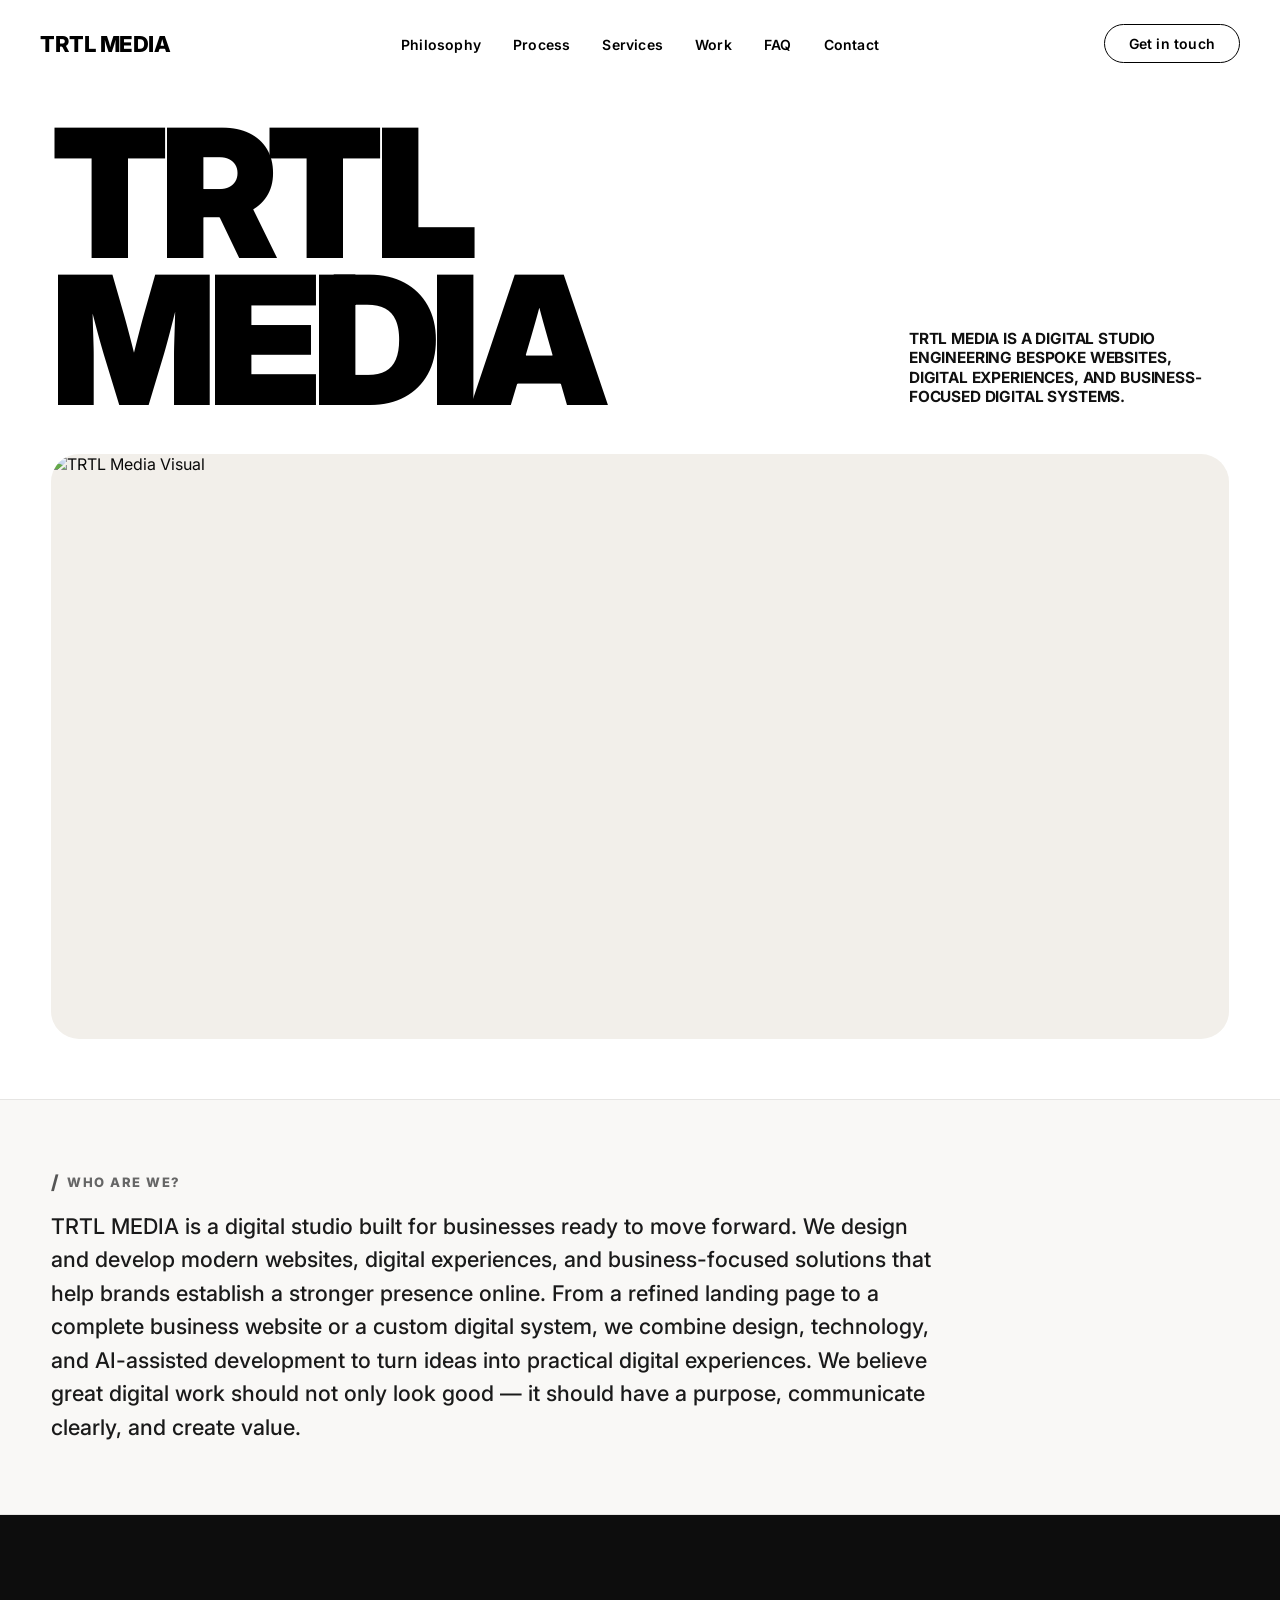
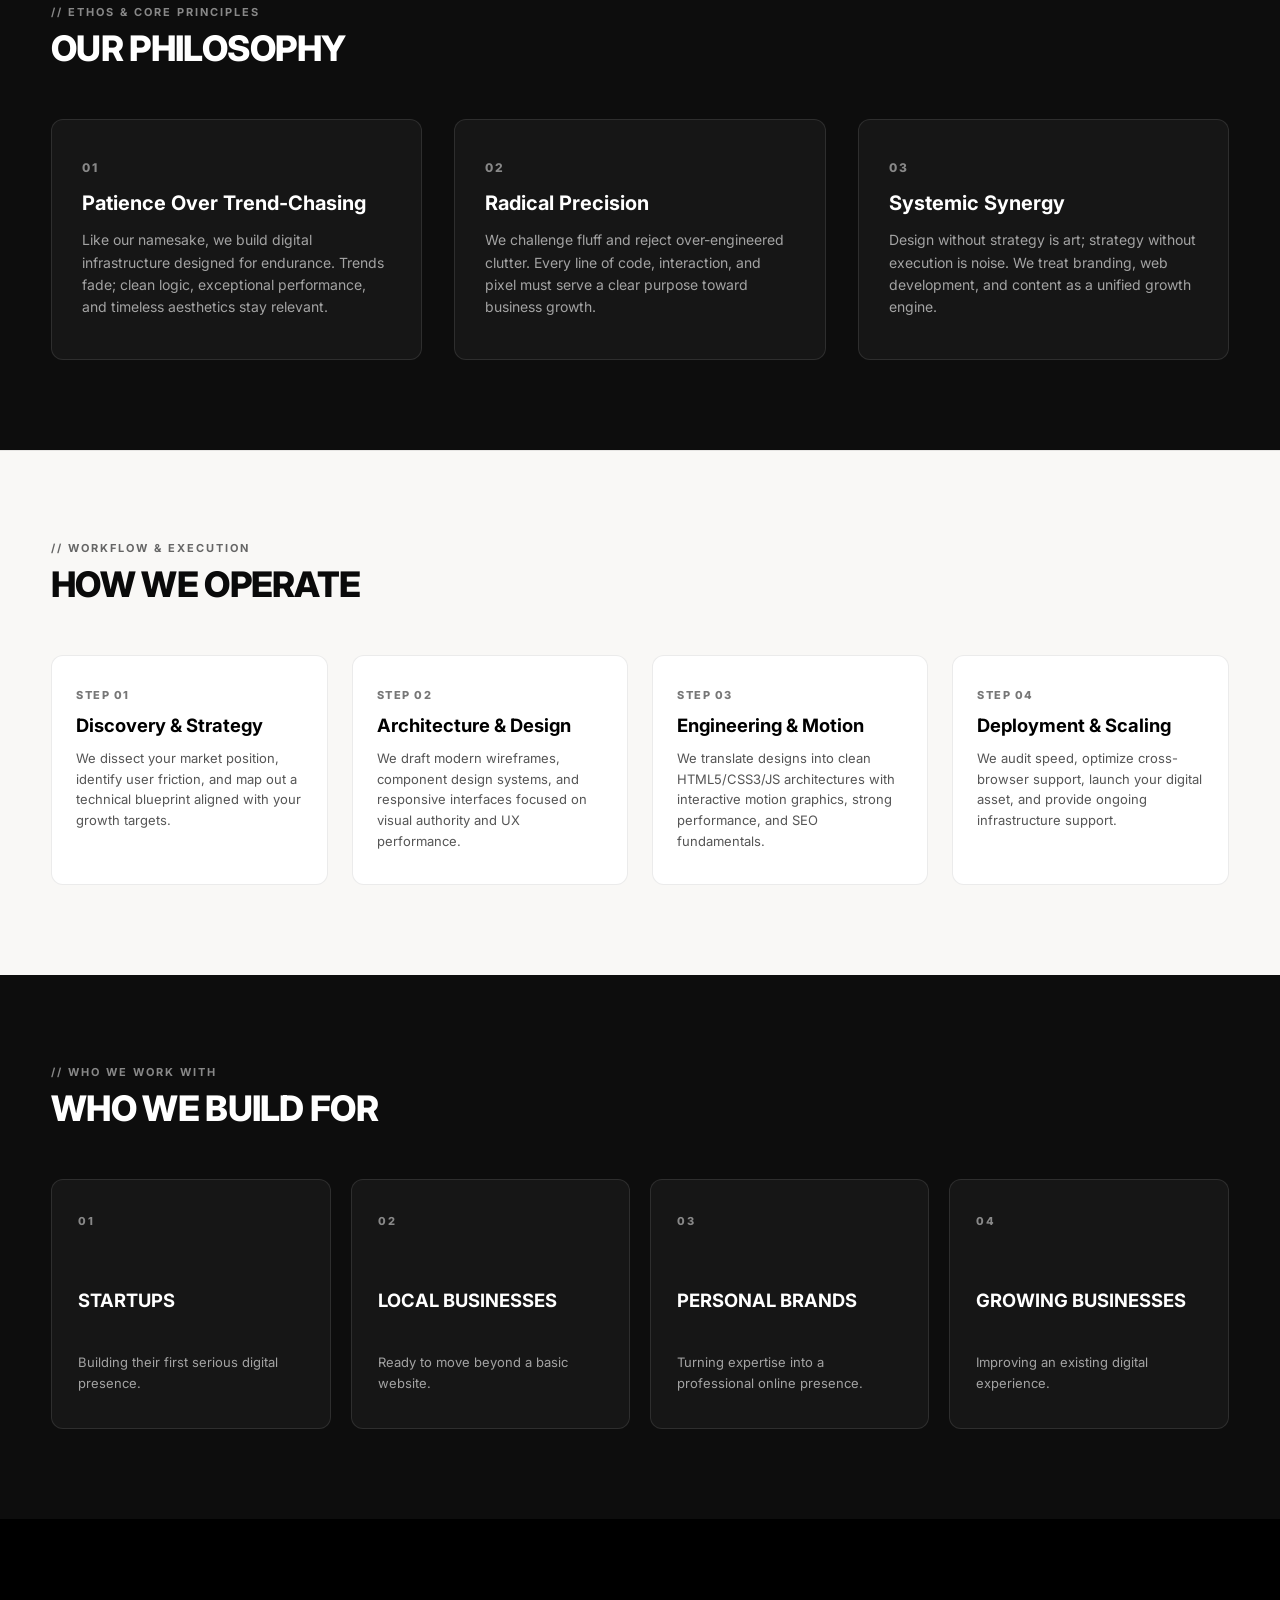
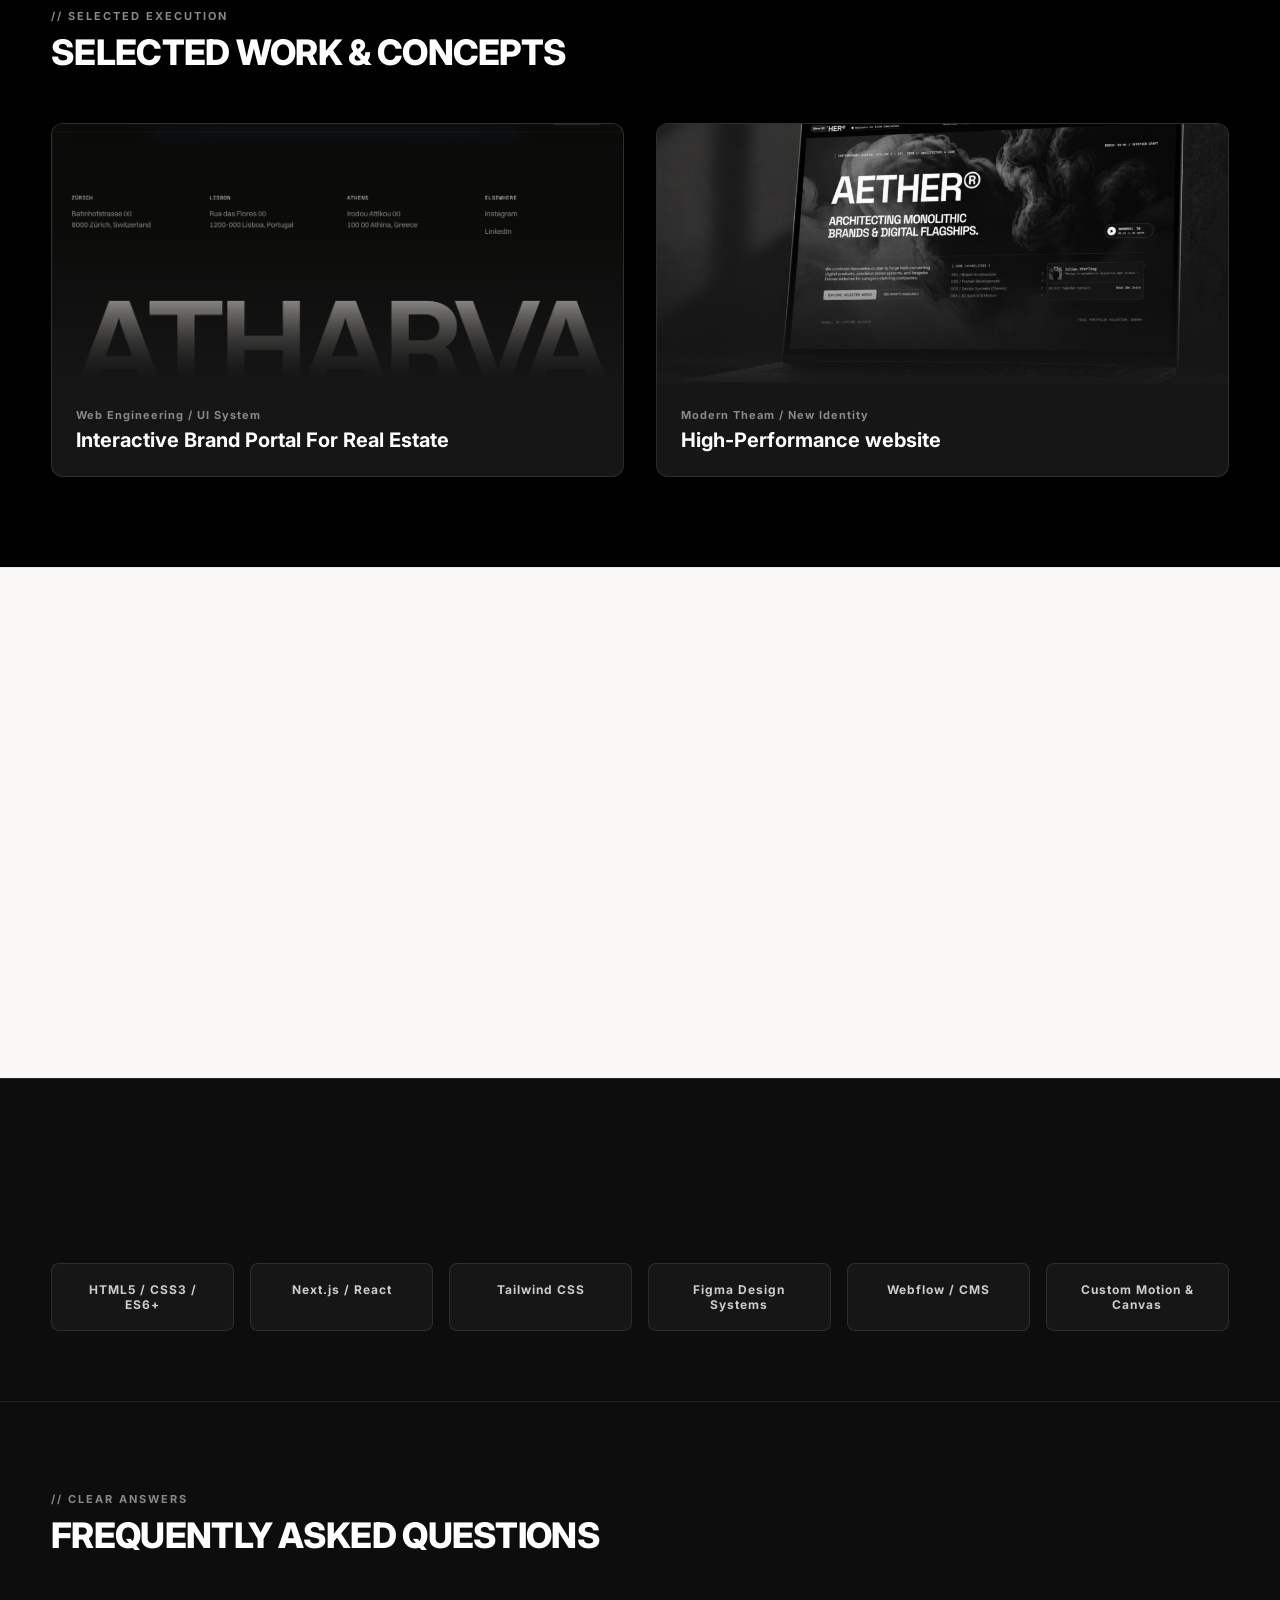
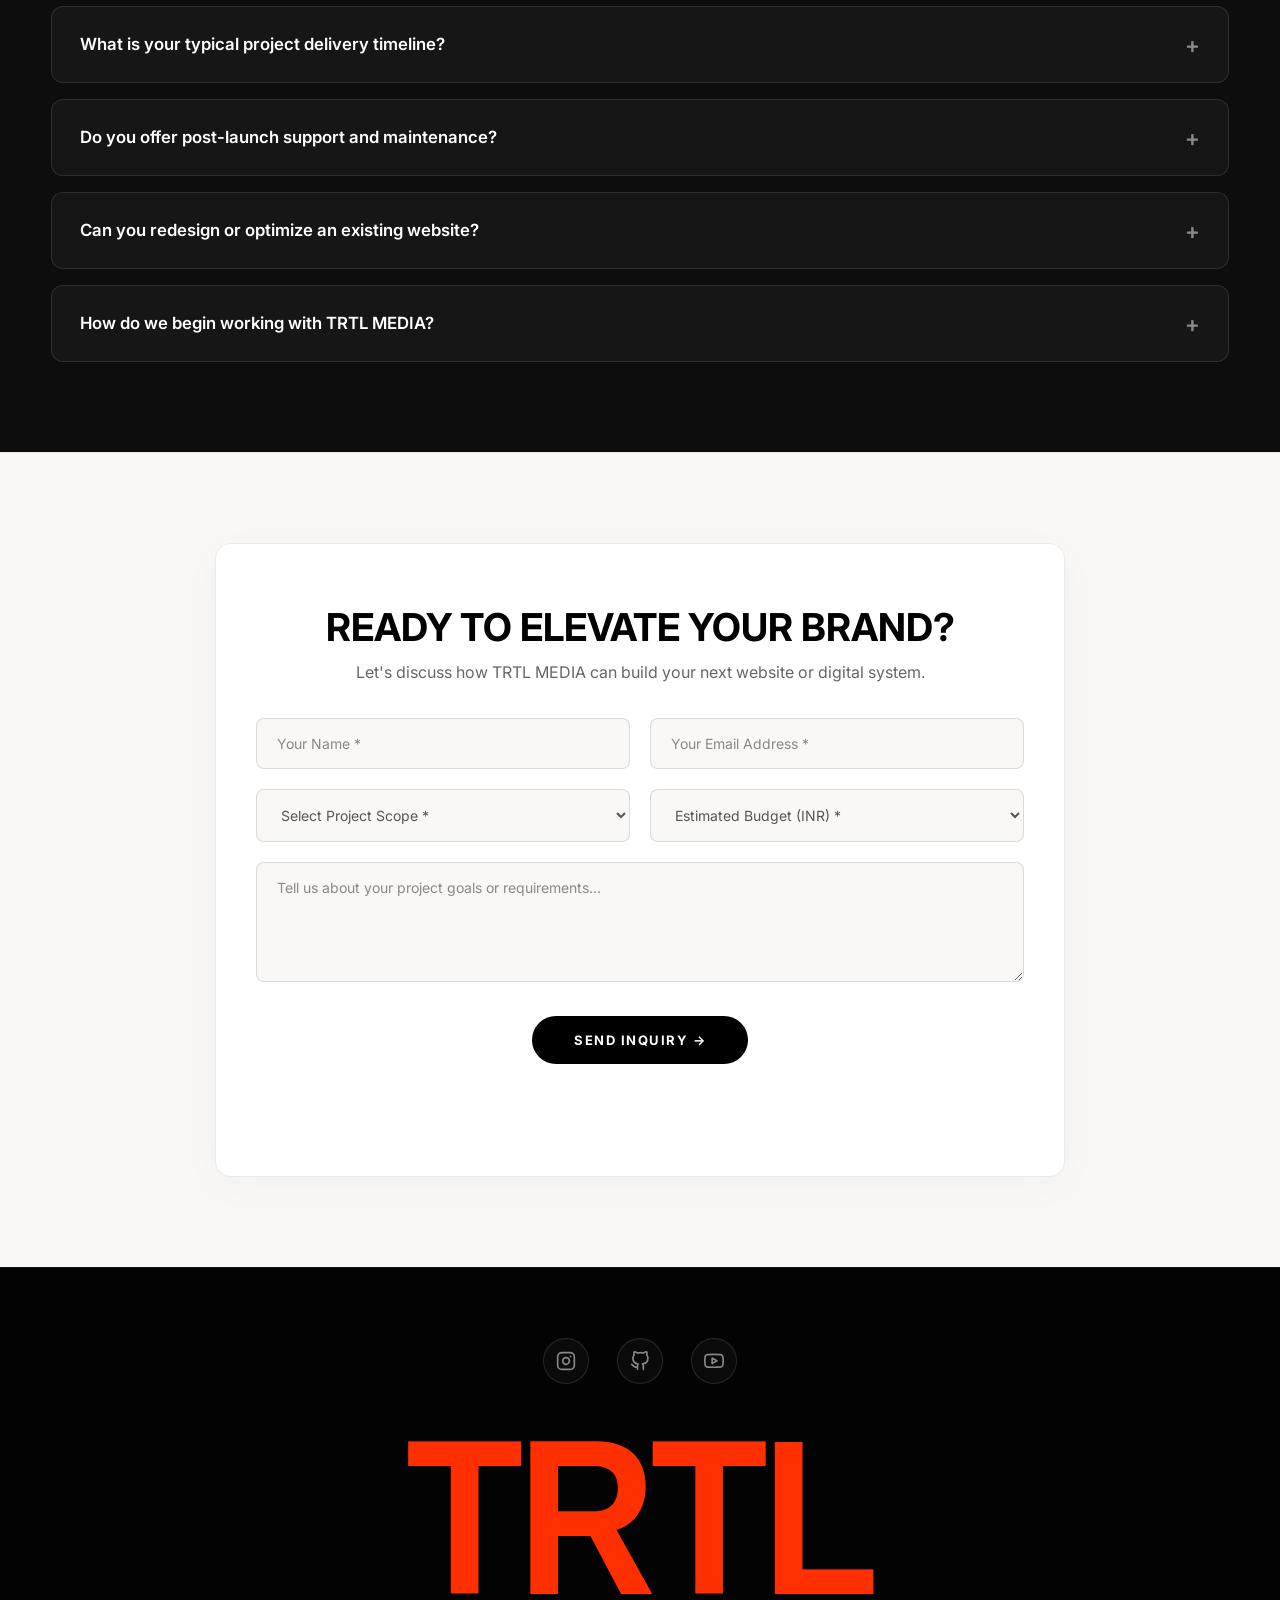
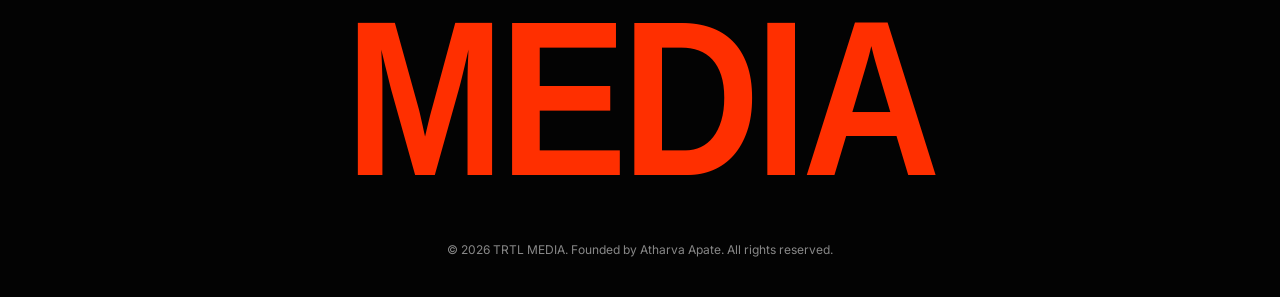
==== index.html @ 7559d09f "Update index.html" ====
<!DOCTYPE html>
<html lang="en">
<head>
    <meta charset="UTF-8">
    <meta name="viewport" content="width=device-width, initial-scale=1.0">
    <meta name="google-site-verification" content="wKKYH_qs89574TlpTecKibsPGAc_NoFQIffZ3bBKDak" />

    <title>TRTL MEDIA | Digital Systems & Brand Engineering</title>

    <meta
        name="description"
        content="TRTL Media is a modern digital studio engineering bespoke websites, digital experiences, and business-focused digital systems."
    >

    <link
        rel="icon"
        type="image/svg+xml"
        href="data:image/svg+xml,%3Csvg xmlns='http://www.w3.org/2000/svg' viewBox='0 0 64 64'%3E%3Crect width='64' height='64' rx='14' fill='%23000000'/%3E%3Ctext x='32' y='45' font-family='Arial, sans-serif' font-weight='900' font-size='36' fill='white' text-anchor='middle'%3ET%3C/text%3E%3C/svg%3E"
    >

    <meta property="og:type" content="website">
    <meta property="og:title" content="TRTL MEDIA | Digital Systems & Brand Engineering">
    <meta
        property="og:description"
        content="TRTL Media is a modern digital studio engineering bespoke websites, digital experiences, and business-focused digital systems."
    >

    <link rel="preconnect" href="https://fonts.googleapis.com">
    <link rel="preconnect" href="https://fonts.gstatic.com" crossorigin>

    <link
        href="https://fonts.googleapis.com/css2?family=Inter:wght@300;400;500;600;700;800;900&display=swap"
        rel="stylesheet"
    >

    <link rel="stylesheet" href="trtl-style.css">
</head>

<body>

    <!-- HEADER -->
    <header class="trtl-header-full">
        <nav class="trtl-navbar-full">

            <div class="nav-brand-clean">
                <a href="#home" class="brand-logo-text">
                    TRTL MEDIA
                </a>
            </div>

            <ul class="nav-menu-clean" id="navLinks">
                <li><a href="#philosophy" class="nav-link-clean">Philosophy</a></li>
                <li><a href="#process" class="nav-link-clean">Process</a></li>
                <li><a href="#services" class="nav-link-clean">Services</a></li>
                <li><a href="#work" class="nav-link-clean">Work</a></li>
                <li><a href="#faq" class="nav-link-clean">FAQ</a></li>
                <li><a href="#contact" class="nav-link-clean">Contact</a></li>
            </ul>

            <div class="nav-cta-clean">
                <a href="#contact" class="btn-outline-pill">Get in touch</a>
            </div>

            <button
                class="menu-toggle"
                id="menuToggle"
                type="button"
                aria-label="Open navigation menu"
                aria-expanded="false"
                aria-controls="navLinks"
            >
                <span class="bar"></span>
                <span class="bar"></span>
            </button>

        </nav>
    </header>


    <!-- HERO SECTION -->
    <section id="home" class="hero-editorial-section">
        <div class="hero-editorial-container">
            
            <div class="hero-top-row">
                <h1 class="hero-giant-title">
                    TRTL<br>MEDIA
                </h1>

                <div class="hero-subtext-wrapper">
                    <p class="hero-subtext">
                        TRTL MEDIA IS A DIGITAL STUDIO ENGINEERING BESPOKE WEBSITES, DIGITAL EXPERIENCES, AND BUSINESS-FOCUSED DIGITAL SYSTEMS.
                    </p>
                </div>
            </div>

            <div class="hero-image-wrapper">
    <img src="trtl.png" alt="TRTL Media Visual" class="hero-banner-img">
</div>

        </div>
    </section>


    <!-- WHO ARE WE -->
    <section id="about" class="info-bar-section">

        <div class="info-bar fade-element">
            <span class="accent-line">/</span>

            <h2 class="info-title">
                WHO ARE WE?
            </h2>
        </div>

        <div class="info-content-container fade-element">

            <p class="info-description">
                TRTL MEDIA is a digital studio built for businesses ready to move forward.

                We design and develop modern websites, digital experiences, and business-focused solutions that help brands establish a stronger presence online.

                From a refined landing page to a complete business website or a custom digital system, we combine design, technology, and AI-assisted development to turn ideas into practical digital experiences.

                We believe great digital work should not only look good — it should have a purpose, communicate clearly, and create value.
            </p>

        </div>

    </section>


    <!-- PHILOSOPHY -->
    <section id="philosophy" class="philosophy-section">

        <div class="section-container">

            <div class="section-header fade-element">

                <span class="sub-heading">
                    // ETHOS &amp; CORE PRINCIPLES
                </span>

                <h2 class="section-title">
                    OUR PHILOSOPHY
                </h2>

            </div>


            <div class="philosophy-grid stagger-container">

                <div class="philosophy-card stagger-box">
                    <span class="philosophy-num">01</span>

                    <h3>
                        Patience Over Trend-Chasing
                    </h3>

                    <p>
                        Like our namesake, we build digital infrastructure designed for endurance. Trends fade; clean logic, exceptional performance, and timeless aesthetics stay relevant.
                    </p>
                </div>


                <div class="philosophy-card stagger-box">
                    <span class="philosophy-num">02</span>

                    <h3>
                        Radical Precision
                    </h3>

                    <p>
                        We challenge fluff and reject over-engineered clutter. Every line of code, interaction, and pixel must serve a clear purpose toward business growth.
                    </p>
                </div>


                <div class="philosophy-card stagger-box">
                    <span class="philosophy-num">03</span>

                    <h3>
                        Systemic Synergy
                    </h3>

                    <p>
                        Design without strategy is art; strategy without execution is noise. We treat branding, web development, and content as a unified growth engine.
                    </p>
                </div>

            </div>

        </div>

    </section>


    <!-- PROCESS -->
    <section id="process" class="process-section">

        <div class="section-container">

            <div class="section-header fade-element">

                <span class="sub-heading">
                    // WORKFLOW &amp; EXECUTION
                </span>

                <h2 class="section-title">
                    HOW WE OPERATE
                </h2>

            </div>


            <div class="process-grid stagger-container">

                <div class="process-card stagger-box">
                    <span class="process-step">
                        STEP 01
                    </span>

                    <h3>
                        Discovery &amp; Strategy
                    </h3>

                    <p>
                        We dissect your market position, identify user friction, and map out a technical blueprint aligned with your growth targets.
                    </p>
                </div>


                <div class="process-card stagger-box">
                    <span class="process-step">
                        STEP 02
                    </span>

                    <h3>
                        Architecture &amp; Design
                    </h3>

                    <p>
                        We draft modern wireframes, component design systems, and responsive interfaces focused on visual authority and UX performance.
                    </p>
                </div>


                <div class="process-card stagger-box">
                    <span class="process-step">
                        STEP 03
                    </span>

                    <h3>
                        Engineering &amp; Motion
                    </h3>

                    <p>
                        We translate designs into clean HTML5/CSS3/JS architectures with interactive motion graphics, strong performance, and SEO fundamentals.
                    </p>
                </div>


                <div class="process-card stagger-box">
                    <span class="process-step">
                        STEP 04
                    </span>

                    <h3>
                        Deployment &amp; Scaling
                    </h3>

                    <p>
                        We audit speed, optimize cross-browser support, launch your digital asset, and provide ongoing infrastructure support.
                    </p>
                </div>

            </div>

        </div>

    </section>


    <!-- WHO WE BUILD FOR -->
    <section id="audience" class="audience-section">

        <div class="section-container">

            <div class="section-header fade-element">

                <span class="sub-heading">
                    // WHO WE WORK WITH
                </span>

                <h2 class="section-title">
                    WHO WE BUILD FOR
                </h2>

            </div>


            <div class="audience-grid stagger-container">

                <div class="audience-card stagger-box">

                    <span class="audience-num">
                        01
                    </span>

                    <h3>
                        STARTUPS
                    </h3>

                    <p>
                        Building their first serious digital presence.
                    </p>

                </div>


                <div class="audience-card stagger-box">

                    <span class="audience-num">
                        02
                    </span>

                    <h3>
                        LOCAL BUSINESSES
                    </h3>

                    <p>
                        Ready to move beyond a basic website.
                    </p>

                </div>


                <div class="audience-card stagger-box">

                    <span class="audience-num">
                        03
                    </span>

                    <h3>
                        PERSONAL BRANDS
                    </h3>

                    <p>
                        Turning expertise into a professional online presence.
                    </p>

                </div>


                <div class="audience-card stagger-box">

                    <span class="audience-num">
                        04
                    </span>

                    <h3>
                        GROWING BUSINESSES
                    </h3>

                    <p>
                        Improving an existing digital experience.
                    </p>

                </div>

            </div>

        </div>

    </section>


    <!-- WORK -->
    <section id="work" class="work-section">

        <div class="section-container">

            <div class="section-header fade-element">

                <span class="sub-heading">
                    // SELECTED EXECUTION
                </span>

                <h2 class="section-title">
                    SELECTED WORK &amp; CONCEPTS
                </h2>

            </div>


            <div class="work-grid stagger-container">

                <div class="work-card stagger-box">

                    <div class="work-image-wrapper">

                        <img
                        src="image4.png"
                            alt="3D Modern Web Architecture Design"
                            class="work-img"
                        >

                        <div class="work-image-overlay"></div>

                    </div>

                    <div class="work-info">

                        <span class="work-category">
                            Web Engineering / UI System
                        </span>

                        <h3 class="work-title">
                            Interactive Brand Portal For Real Estate
                        </h3>

                    </div>

                </div>


                <div class="work-card stagger-box">

                    <div class="work-image-wrapper">

                        <img
                            src="image5.png"
                            alt="High-Tech and Design"
                            class="work-img"
                        >

                        <div class="work-image-overlay"></div>

                    </div>

                    <div class="work-info">

                        <span class="work-category">
                            Modern Theam / New Identity
                        </span>

                        <h3 class="work-title">
                            High-Performance website
                        </h3>

                    </div>

                </div>

            </div>

        </div>

    </section>


    <!-- SERVICES -->
    <section id="services" class="services-section">

        <div class="section-container">

            <div class="section-header fade-element">

                <span class="sub-heading">
                    // CAPABILITIES
                </span>

                <h2 class="section-title">
                    ENGINEERED FOR SCALE
                </h2>

            </div>


            <div class="services-grid stagger-container">

                <div class="service-card stagger-box">

                    <span class="card-number">
                        01
                    </span>

                    <h3>
                        High-Converting Websites
                    </h3>

                    <p>
                        Ultra-fast custom web applications engineered with modern design principles to maximize audience retention and clarity.
                    </p>

                </div>


                <div class="service-card stagger-box">

                    <span class="card-number">
                        02
                    </span>

                    <h3>
                        Brand &amp; Visual Systems
                    </h3>

                    <p>
                        Command authority through minimalist, modern visual design systems and clean brand identity frameworks.
                    </p>

                </div>


                <div class="service-card stagger-box">

                    <span class="card-number">
                        03
                    </span>

                    <h3>
                        Digital Strategy &amp; Infrastructure
                    </h3>

                    <p>
                        Optimized digital workflows and content engines built to structure and streamline your brand's online presence.
                    </p>

                </div>

            </div>

        </div>

    </section>


    <!-- TECH STACK -->
    <section id="stack" class="stack-section">

        <div class="section-container">

            <div class="section-header fade-element">

                <span class="sub-heading">
                    // STACK &amp; INFRASTRUCTURE
                </span>

                <h2 class="section-title">
                    THE TECHNOLOGIES WE LEVERAGE
                </h2>

            </div>


            <div class="stack-grid stagger-container">

                <div class="stack-item stagger-box">
                    <span>HTML5 / CSS3 / ES6+</span>
                </div>

                <div class="stack-item stagger-box">
                    <span>Next.js / React</span>
                </div>

                <div class="stack-item stagger-box">
                    <span>Tailwind CSS</span>
                </div>

                <div class="stack-item stagger-box">
                    <span>Figma Design Systems</span>
                </div>

                <div class="stack-item stagger-box">
                    <span>Webflow / CMS</span>
                </div>

                <div class="stack-item stagger-box">
                    <span>Custom Motion &amp; Canvas</span>
                </div>

            </div>

        </div>

    </section>


    <!-- FAQ -->
    <section id="faq" class="faq-section">

        <div class="section-container">

            <div class="section-header fade-element">

                <span class="sub-heading">
                    // CLEAR ANSWERS
                </span>

                <h2 class="section-title">
                    FREQUENTLY ASKED QUESTIONS
                </h2>

            </div>


            <div class="faq-accordion fade-element">

                <div class="faq-item">

                    <button
                        class="faq-question"
                        type="button"
                        aria-expanded="false"
                        aria-controls="faq-answer-1"
                    >
                        <span>
                            What is your typical project delivery timeline?
                        </span>

                        <span class="faq-icon" aria-hidden="true">
                            +
                        </span>
                    </button>

                    <div id="faq-answer-1" class="faq-answer">
                        <p>
                            Most core website architectures and visual identity systems take between 2 to 4 weeks depending on scope, custom motion requirements, and overall project complexity.
                        </p>
                    </div>

                </div>


                <div class="faq-item">

                    <button
                        class="faq-question"
                        type="button"
                        aria-expanded="false"
                        aria-controls="faq-answer-2"
                    >
                        <span>
                            Do you offer post-launch support and maintenance?
                        </span>

                        <span class="faq-icon" aria-hidden="true">
                            +
                        </span>
                    </button>

                    <div id="faq-answer-2" class="faq-answer">
                        <p>
                            Yes. We offer continuous infrastructure monitoring, security updates, and performance optimizations to ensure your digital platform stays fast and reliable as you grow.
                        </p>
                    </div>

                </div>


                <div class="faq-item">

                    <button
                        class="faq-question"
                        type="button"
                        aria-expanded="false"
                        aria-controls="faq-answer-3"
                    >
                        <span>
                            Can you redesign or optimize an existing website?
                        </span>

                        <span class="faq-icon" aria-hidden="true">
                            +
                        </span>
                    </button>

                    <div id="faq-answer-3" class="faq-answer">
                        <p>
                            Absolutely. We perform complete performance, design, and code audits, migrating legacy platforms over to fast modern stacks designed for higher conversion rates.
                        </p>
                    </div>

                </div>


                <div class="faq-item">

                    <button
                        class="faq-question"
                        type="button"
                        aria-expanded="false"
                        aria-controls="faq-answer-4"
                    >
                        <span>
                            How do we begin working with TRTL MEDIA?
                        </span>

                        <span class="faq-icon" aria-hidden="true">
                            +
                        </span>
                    </button>

                    <div id="faq-answer-4" class="faq-answer">
                        <p>
                            Fill out our interactive project inquiry form below or send us a direct message. We’ll organize a brief discovery session to assess your project requirements and share a structured execution plan.
                        </p>
                    </div>

                </div>

            </div>

        </div>

    </section>


    <!-- CONTACT -->
    <section id="contact" class="contact-section">

        <div class="contact-card fade-element">

            <h2>
                READY TO ELEVATE YOUR BRAND?
            </h2>

            <p>
                Let's discuss how TRTL MEDIA can build your next website or digital system.
            </p>


            <form id="leadForm" class="contact-form">

                <div class="form-row">

                    <div class="input-group">
                        <label for="userName" class="sr-only">Your Name</label>
                        <input
                            type="text"
                            id="userName"
                            name="name"
                            placeholder="Your Name *"
                            required
                        >
                    </div>

                    <div class="input-group">
                        <label for="userEmail" class="sr-only">Your Email Address</label>
                        <input
                            type="email"
                            id="userEmail"
                            name="email"
                            placeholder="Your Email Address *"
                            required
                        >
                    </div>

                </div>


                <div class="form-row">

                    <div class="input-group">

                        <label for="projectScope" class="sr-only">Select Project Scope</label>
                        <select
                            id="projectScope"
                            name="scope"
                            required
                        >
                            <option value="" disabled selected>
                                Select Project Scope *
                            </option>

                            <option value="Web Development & Engineering">
                                Web Development 
                            </option>

                            <option value="Brand Identity & Design System">
                                Brand Identity &amp; Design System
                            </option>

                            <option value="Full Digital Engine & Motion">
                               Design &amp; Motion
                            </option>
                        </select>

                    </div>


                    <div class="input-group">

                        <label for="budgetRange" class="sr-only">Estimated Budget (INR)</label>
                        <select
                            id="budgetRange"
                            name="budget"
                            required
                        >
                            <option value="" disabled selected>
                                Estimated Budget (INR) *
                            </option>

                            <option value="₹25,000 - ₹50,000">
                                ₹25,000 - ₹50,000
                            </option>

                            <option value="₹50,000 - ₹1,00,000">
                                ₹50,000 - ₹1,00,000
                            </option>

                            <option value="₹1,00,000+">
                                ₹1,00,000+
                            </option>
                        </select>

                    </div>

                </div>


                <div class="input-group full-width">

                    <label for="projectDetails" class="sr-only">Project Goals or Requirements</label>
                    <textarea
                        id="projectDetails"
                        name="details"
                        rows="4"
                        placeholder="Tell us about your project goals or requirements..."
                        required
                    ></textarea>

                </div>


                <button
                    type="submit"
                    class="btn-primary-lg btn-submit"
                >
                    SEND INQUIRY →
                </button>

                <div
                    id="formStatus"
                    class="form-status-msg"
                ></div>

            </form>

        </div>

    </section>


    <!-- UNTOUCHED FOOTER -->
    <footer class="trtl-footer">

        <div class="footer-container fade-element">

            <div class="footer-social-links">

                <a
                    href="https://instagram.com/atharvaapate.official"
                    target="_blank"
                    rel="noopener noreferrer"
                    class="social-icon-link"
                    aria-label="Instagram"
                >
                    <svg
                        class="social-svg"
                        viewBox="0 0 24 24"
                        fill="none"
                        stroke="currentColor"
                        stroke-width="2"
                        stroke-linecap="round"
                        stroke-linejoin="round"
                    >
                        <rect x="2" y="2" width="20" height="20" rx="5"></rect>
                        <path d="M16 11.37A4 4 0 1 1 12.63 8 4 4 0 0 1 16 11.37z"></path>
                        <line x1="17.5" y1="6.5" x2="17.51" y2="6.5"></line>
                    </svg>
                </a>


                <a
                    href="https://github.com/atharvaaapate"
                    target="_blank"
                    rel="noopener noreferrer"
                    class="social-icon-link"
                    aria-label="GitHub"
                >
                    <svg
                        class="social-svg"
                        viewBox="0 0 24 24"
                        fill="none"
                        stroke="currentColor"
                        stroke-width="2"
                        stroke-linecap="round"
                        stroke-linejoin="round"
                    >
                        <path d="M9 19c-5 1.5-5-2.5-7-3m14 6v-3.87a3.37 3.37 0 0 0-.94-2.61c3.14-.35 6.44-1.54 6.44-7A5.44 5.44 0 0 0 20 4.77 5.07 5.07 0 0 0 19.91 1S18.73.65 16 2.48a13.38 13.38 0 0 0-7 0C6.27.65 5.09 1 5.09 1A5.07 5.07 0 0 0 5 4.77a5.44 5.44 0 0 0-1.5 3.78c0 5.42 3.3 6.61 6.44 7A3.37 3.37 0 0 0 9 18.13V22"></path>
                    </svg>
                </a>


                <a
                    href="https://youtube.com/@atharvaaapate"
                    target="_blank"
                    rel="noopener noreferrer"
                    class="social-icon-link"
                    aria-label="YouTube"
                >
                    <svg
                        class="social-svg"
                        viewBox="0 0 24 24"
                        fill="none"
                        stroke="currentColor"
                        stroke-width="2"
                        stroke-linecap="round"
                        stroke-linejoin="round"
                    >
                        <path d="M22.54 6.42a2.78 2.78 0 0 0-1.94-2C18.88 4 12 4 12 4s-6.88 0-8.6.46a2.78 2.78 0 0 0-1.94 2A29 29 0 0 0 1 11.75a29 29 0 0 0 .46 5.33A2.78 2.78 0 0 0 3.4 19c1.72.46 8.6.46 8.6.46s6.88-.46 8.6-.46a2.78 2.78 0 0 0 1.94-2 29 29 0 0 0 .46-5.33 29 29 0 0 0-.46-5.33z"></path>
                        <polygon points="9.75 15.02 15.5 11.75 9.75 8.48 9.75 15.02"></polygon>
                    </svg>
                </a>

            </div>


            <div class="footer-stacked-brand">

                <span class="brand-line line-trtl">
                    TRTL
                </span>

                <span class="brand-line line-media">
                    MEDIA
                </span>

            </div>


            <div class="footer-copyright">

                <p>
                    © 2026 TRTL MEDIA. Founded by Atharva Apate. All rights reserved.
                </p>

            </div>

        </div>

    </footer>


    <script src="trtl-script.js"></script>

</body>
</html>
---- trtl-style.css ----
/* =========================================================
   TRTL MEDIA — MASTER STYLESHEET
   Responsive / Mobile Optimized
   ========================================================= */

* {
    margin: 0;
    padding: 0;
    box-sizing: border-box;
}

:root {
    --bg-white: #FFFFFF;
    --bg-cream: #F9F8F6;
    --bg-cream-dark: #F2EFEA;
    --bg-dark: #0D0D0D;
    --bg-card: #161616;
    --text-dark: #0A0A0A;
    --text-muted: #888888;
    --text-light-muted: #A3A3A3;
    --border-dark: rgba(255, 255, 255, 0.1);
    --border-light: rgba(0, 0, 0, 0.08);
}

/* =========================================================
   BASE
   ========================================================= */

html {
    scroll-behavior: smooth;
    background-color: var(--bg-white);
    color: var(--text-dark);
    font-family: "Inter", -apple-system, BlinkMacSystemFont, sans-serif;
    overflow-x: hidden;
}

body {
    width: 100%;
    min-width: 0;
    overflow-x: hidden;
    background: var(--bg-white);
}

img,
canvas,
svg {
    display: block;
    max-width: 100%;
}

button,
input,
select,
textarea {
    font: inherit;
}

button,
a {
    -webkit-tap-highlight-color: transparent;
}

a {
    -webkit-touch-callout: none;
}

::selection {
    background: #000000;
    color: #ffffff;
}

/* =========================================================
   ACCESSIBILITY
   ========================================================= */

.sr-only {
    position: absolute;
    width: 1px;
    height: 1px;
    padding: 0;
    margin: -1px;
    overflow: hidden;
    clip: rect(0, 0, 0, 0);
    white-space: nowrap;
    border: 0;
}

:focus-visible {
    outline: 2px solid #000000;
    outline-offset: 4px;
}

.philosophy-section :focus-visible,
.audience-section :focus-visible,
.work-section :focus-visible,
.stack-section :focus-visible,
.faq-section :focus-visible,
.trtl-footer :focus-visible {
    outline-color: #ffffff;
}

/* =========================================================
   HEADER
   ========================================================= */

.trtl-header-full {
    position: fixed;
    top: 0;
    left: 0;
    width: 100%;
    z-index: 1000;
    background: transparent;
    backdrop-filter: none;
    -webkit-backdrop-filter: none;
    border-bottom: none;
    box-shadow: none;
    pointer-events: none;
    mix-blend-mode: difference;
}

.trtl-navbar-full {
    width: 100%;
    max-width: 1600px;
    margin: 0 auto;
    padding: 24px 40px;
    display: flex;
    align-items: center;
    justify-content: space-between;
    position: relative;
}

.nav-brand-clean,
.nav-menu-clean,
.nav-cta-clean,
.menu-toggle {
    pointer-events: auto;
}

.brand-logo-text {
    font-family: "Inter", sans-serif;
    font-weight: 800;
    font-size: 22px;
    color: #ffffff;
    text-decoration: none;
    letter-spacing: -0.5px;
    text-transform: uppercase;
    white-space: nowrap;
}

.nav-menu-clean {
    list-style: none;
    display: flex;
    align-items: center;
    gap: 32px;
    position: absolute;
    left: 50%;
    transform: translateX(-50%);
}

.nav-link-clean {
    color: #ffffff;
    text-decoration: none;
    font-size: 14px;
    font-weight: 600;
    letter-spacing: 0.2px;
    transition: opacity 0.2s ease;
    white-space: nowrap;
}

.nav-link-clean:hover {
    opacity: 0.7;
}

.btn-outline-pill {
    color: #ffffff;
    border: 1px solid #ffffff;
    padding: 10px 24px;
    border-radius: 999px;
    text-decoration: none;
    font-size: 14px;
    font-weight: 600;
    letter-spacing: 0.2px;
    transition: background 0.25s ease, color 0.25s ease, transform 0.25s ease;
    display: inline-block;
    background: transparent;
}

.btn-outline-pill:hover {
    background: #ffffff;
    color: #000000;
    transform: translateY(-1px);
}

.menu-toggle {
    display: none;
    background: transparent;
    border: none;
    cursor: pointer;
    flex-direction: column;
    gap: 5px;
    padding: 8px;
    margin-left: auto;
}

/* =========================================================
   HERO
   ========================================================= */

.hero-editorial-section {
    width: 100%;
    background-color: var(--bg-white);
    padding: 120px 4vw 60px;
}

.hero-editorial-container {
    width: 100%;
    max-width: 1400px;
    margin: 0 auto;
    display: flex;
    flex-direction: column;
    gap: 40px;
}

.hero-top-row {
    display: flex;
    justify-content: space-between;
    align-items: flex-end;
    gap: 30px;
    width: 100%;
    min-width: 0;
}

.hero-giant-title {
    font-family: "Inter", sans-serif;
    font-size: clamp(4.5rem, 14vw, 12rem);
    font-weight: 900;
    line-height: 0.82;
    letter-spacing: -0.05em;
    color: #000000;
    text-transform: uppercase;
    margin: 0;
    max-width: 100%;
    overflow-wrap: normal;
    word-break: normal;
}

.hero-subtext-wrapper {
    width: 100%;
    max-width: 320px;
    padding-bottom: 8px;
    flex-shrink: 0;
}

.hero-subtext {
    font-family: "Inter", sans-serif;
    font-size: clamp(0.95rem, 1.2vw, 1.15rem);
    font-weight: 700;
    line-height: 1.25;
    color: #111111;
    text-transform: uppercase;
    letter-spacing: -0.01em;
}

.hero-image-wrapper {
    width: 100%;
    border-radius: 28px;
    overflow: hidden;
    background-color: var(--bg-cream-dark);
}

.hero-banner-img {
    width: 100%;
    height: 65vh;
    min-height: 420px;
    max-height: 700px;
    object-fit: cover;
    object-position: center;
    filter: grayscale(20%);
}

/* =========================================================
   WHO ARE WE
   ========================================================= */

.info-bar-section {
    position: relative;
    z-index: 10;
    background: var(--bg-cream);
    color: var(--text-dark);
    padding: 70px 4vw;
    display: flex;
    flex-direction: column;
    gap: 16px;
    border-top: 1px solid var(--border-light);
    border-bottom: 1px solid var(--border-light);
}

.info-bar {
    display: flex;
    align-items: center;
    gap: 8px;
}

.accent-line {
    color: #555555;
    font-weight: 800;
    font-size: 1.2rem;
}

.info-title {
    font-size: 13px;
    font-weight: 800;
    letter-spacing: 1.5px;
    color: #666666;
}

.info-content-container {
    width: 100%;
    max-width: 900px;
}

.info-description {
    font-size: clamp(1rem, 2vw, 1.35rem);
    font-weight: 500;
    line-height: 1.55;
    color: #1a1a1a;
}

/* =========================================================
   SHARED SECTION STYLES
   ========================================================= */

.section-container {
    width: 100%;
    max-width: 1200px;
    margin: 0 auto;
}

.section-header {
    margin-bottom: 50px;
}

.sub-heading {
    font-size: 11px;
    letter-spacing: 2px;
    color: #888888;
    display: block;
    margin-bottom: 8px;
    font-weight: 700;
}

.section-title {
    font-size: 2.2rem;
    font-weight: 800;
    letter-spacing: -0.02em;
}

/* =========================================================
   PHILOSOPHY
   ========================================================= */

.philosophy-section {
    padding: 90px 4vw;
    background: var(--bg-dark);
    color: #ffffff;
}

.philosophy-grid {
    display: grid;
    grid-template-columns: repeat(auto-fit, minmax(280px, 1fr));
    gap: 32px;
}

.philosophy-card {
    background: var(--bg-card);
    border: 1px solid var(--border-dark);
    padding: 40px 30px;
    border-radius: 12px;
    transition:
        transform 0.4s ease,
        border-color 0.4s ease,
        background 0.4s ease;
}

.philosophy-card:hover {
    border-color: rgba(255, 255, 255, 0.3);
    background: #1c1c1c;
    transform: translateY(-6px);
}

.philosophy-num {
    font-size: 12px;
    font-weight: 800;
    color: #888888;
    letter-spacing: 2px;
    display: block;
    margin-bottom: 16px;
}

.philosophy-card h3 {
    font-size: 1.25rem;
    color: #ffffff;
    margin-bottom: 14px;
}

.philosophy-card p {
    font-size: 14px;
    color: var(--text-light-muted);
    line-height: 1.6;
}

/* =========================================================
   PROCESS
   ========================================================= */

.process-section {
    padding: 90px 4vw;
    background: var(--bg-cream);
    color: var(--text-dark);
    border-top: 1px solid var(--border-light);
}

.process-section .sub-heading {
    color: #666666;
}

.process-grid {
    display: grid;
    grid-template-columns: repeat(auto-fit, minmax(240px, 1fr));
    gap: 24px;
}

.process-card {
    background: #ffffff;
    border: 1px solid rgba(0, 0, 0, 0.08);
    padding: 32px 24px;
    border-radius: 12px;
    transition:
        transform 0.3s ease,
        border-color 0.3s ease,
        box-shadow 0.3s ease;
}

.process-card:hover {
    border-color: #000000;
    box-shadow: 0 10px 30px rgba(0, 0, 0, 0.04);
    transform: translateY(-4px);
}

.process-step {
    font-size: 11px;
    font-weight: 800;
    color: #777777;
    letter-spacing: 1.5px;
    display: block;
    margin-bottom: 12px;
}

.process-card h3 {
    font-size: 1.15rem;
    color: #000000;
    margin-bottom: 12px;
}

.process-card p {
    font-size: 13px;
    color: #555555;
    line-height: 1.6;
}

/* =========================================================
   AUDIENCE
   ========================================================= */

.audience-section {
    padding: 90px 4vw;
    background: var(--bg-dark);
    color: #ffffff;
}

.audience-grid {
    display: grid;
    grid-template-columns: repeat(4, minmax(0, 1fr));
    gap: 20px;
}

.audience-card {
    position: relative;
    min-height: 250px;
    background: var(--bg-card);
    border: 1px solid var(--border-dark);
    padding: 34px 26px;
    border-radius: 12px;
    display: flex;
    flex-direction: column;
    justify-content: space-between;
    transition:
        transform 0.35s ease,
        border-color 0.35s ease,
        background 0.35s ease;
}

.audience-card:hover {
    transform: translateY(-6px);
    border-color: rgba(255, 255, 255, 0.3);
    background: #1c1c1c;
}

.audience-num {
    font-size: 11px;
    font-weight: 800;
    color: #888888;
    letter-spacing: 2px;
}

.audience-card h3 {
    font-size: 1.15rem;
    line-height: 1.15;
    color: #ffffff;
    margin: 35px 0 14px;
}

.audience-card p {
    font-size: 13px;
    line-height: 1.6;
    color: var(--text-light-muted);
}

/* =========================================================
   WORK
   ========================================================= */

.work-section {
    padding: 90px 4vw;
    background: #000000;
    color: #ffffff;
}

.work-grid {
    display: grid;
    grid-template-columns: repeat(auto-fit, minmax(320px, 1fr));
    gap: 32px;
}

.work-card {
    background: var(--bg-card);
    border: 1px solid var(--border-dark);
    border-radius: 12px;
    overflow: hidden;
    transition:
        transform 0.4s ease,
        border-color 0.4s ease;
}

.work-card:hover {
    border-color: rgba(255, 255, 255, 0.4);
    transform: translateY(-6px);
}

.work-image-wrapper {
    position: relative;
    width: 100%;
    height: 260px;
    overflow: hidden;
}

.work-img {
    width: 100%;
    height: 100%;
    object-fit: cover;
    filter: grayscale(30%);
    transition:
        transform 0.6s cubic-bezier(0.16, 1, 0.3, 1),
        filter 0.6s ease;
}

.work-card:hover .work-img {
    transform: scale(1.06);
    filter: grayscale(0%);
}

.work-image-overlay {
    position: absolute;
    inset: 0;
    width: 100%;
    height: 100%;
    background: linear-gradient(
        180deg,
        transparent 40%,
        rgba(22, 22, 22, 0.95) 100%
    );
}

.work-info {
    padding: 24px;
}

.work-category {
    font-size: 11px;
    font-weight: 700;
    letter-spacing: 1px;
    color: #888888;
    display: block;
    margin-bottom: 6px;
}

.work-title {
    font-size: 1.25rem;
    font-weight: 700;
    color: #ffffff;
}

/* =========================================================
   SERVICES
   ========================================================= */

.services-section {
    padding: 90px 4vw;
    background: var(--bg-cream);
    color: var(--text-dark);
    border-top: 1px solid var(--border-light);
}

.services-section .sub-heading {
    color: #666666;
}

.services-grid {
    display: grid;
    grid-template-columns: repeat(auto-fit, minmax(280px, 1fr));
    gap: 24px;
}

.service-card {
    background: #ffffff;
    border: 1px solid rgba(0, 0, 0, 0.08);
    padding: 40px 30px;
    border-radius: 12px;
    transition:
        transform 0.4s ease,
        border-color 0.4s ease,
        box-shadow 0.4s ease;
}

.service-card:hover {
    border-color: #000000;
    box-shadow: 0 12px 32px rgba(0, 0, 0, 0.05);
    transform: translateY(-8px);
}

.card-number {
    font-size: 12px;
    font-weight: 700;
    color: #777777;
    display: block;
    margin-bottom: 16px;
}

.service-card h3 {
    font-size: 1.25rem;
    color: #000000;
    margin-bottom: 12px;
}

.service-card p {
    font-size: 14px;
    color: #555555;
    line-height: 1.6;
}

/* =========================================================
   TECH STACK
   ========================================================= */

.stack-section {
    padding: 70px 4vw;
    background: var(--bg-dark);
    color: #ffffff;
    border-top: 1px solid var(--border-dark);
    border-bottom: 1px solid var(--border-dark);
}

.stack-grid {
    display: grid;
    grid-template-columns: repeat(auto-fit, minmax(180px, 1fr));
    gap: 16px;
}

.stack-item {
    background: var(--bg-card);
    border: 1px solid var(--border-dark);
    padding: 18px 20px;
    border-radius: 8px;
    text-align: center;
    font-size: 12px;
    font-weight: 700;
    letter-spacing: 1px;
    color: #cccccc;
    transition:
        transform 0.3s ease,
        border-color 0.3s ease,
        background 0.3s ease,
        color 0.3s ease;
}

.stack-item:hover {
    transform: translateY(-4px);
    border-color: rgba(255, 255, 255, 0.4);
    background: #222222;
    color: #ffffff;
}

/* =========================================================
   FAQ
   ========================================================= */

.faq-section {
    padding: 90px 4vw;
    background: var(--bg-dark);
    color: #ffffff;
}

.faq-accordion {
    display: flex;
    flex-direction: column;
    gap: 16px;
}

.faq-item {
    background: var(--bg-card);
    border: 1px solid var(--border-dark);
    border-radius: 12px;
    overflow: hidden;
    transition: border-color 0.3s ease;
}

.faq-item.active {
    border-color: rgba(255, 255, 255, 0.4);
}

.faq-question {
    width: 100%;
    padding: 24px 28px;
    background: transparent;
    border: none;
    color: #ffffff;
    font-size: 1.05rem;
    font-weight: 600;
    display: flex;
    align-items: center;
    justify-content: space-between;
    cursor: pointer;
    text-align: left;
    gap: 20px;
}

.faq-icon {
    flex-shrink: 0;
    font-size: 1.4rem;
    color: #888888;
    transition:
        transform 0.3s ease,
        color 0.3s ease;
}

.faq-item.active .faq-icon {
    transform: rotate(45deg);
    color: #ffffff;
}

.faq-answer {
    max-height: 0;
    overflow: hidden;
    transition:
        max-height 0.35s ease,
        padding 0.35s ease;
    padding: 0 28px;
}

.faq-item.active .faq-answer {
    max-height: 500px;
    padding: 0 28px 24px;
}

.faq-answer p {
    font-size: 14px;
    color: var(--text-light-muted);
    line-height: 1.6;
}

/* =========================================================
   CONTACT
   ========================================================= */

.contact-section {
    padding: 90px 4vw;
    background: var(--bg-cream);
    color: var(--text-dark);
    border-top: 1px solid var(--border-light);
}

.contact-card {
    width: 100%;
    max-width: 850px;
    margin: 0 auto;
    background: #ffffff;
    border: 1px solid rgba(0, 0, 0, 0.08);
    padding: 60px 40px;
    border-radius: 16px;
    text-align: center;
    box-shadow: 0 10px 40px rgba(0, 0, 0, 0.03);
}

.contact-card h2 {
    font-size: clamp(1.6rem, 3vw, 2.4rem);
    color: #000000;
    margin-bottom: 12px;
}

.contact-card p {
    color: #666666;
    margin-bottom: 36px;
}

.contact-form {
    display: flex;
    flex-direction: column;
    gap: 20px;
    text-align: left;
}

.form-row {
    display: grid;
    grid-template-columns: repeat(2, minmax(0, 1fr));
    gap: 20px;
}

.input-group {
    min-width: 0;
}

.input-group input,
.input-group select,
.input-group textarea {
    width: 100%;
    min-width: 0;
    background: var(--bg-cream);
    border: 1px solid rgba(0, 0, 0, 0.12);
    border-radius: 8px;
    padding: 16px 20px;
    color: #000000;
    font-family: inherit;
    font-size: 14px;
    outline: none;
    transition:
        border-color 0.3s ease,
        background 0.3s ease;
}

.input-group textarea {
    min-height: 120px;
    resize: vertical;
}

.input-group input::placeholder,
.input-group textarea::placeholder {
    color: #888888;
}

.input-group select {
    cursor: pointer;
    color: #555555;
}

.input-group select option {
    background: #ffffff;
    color: #000000;
}

.input-group input:focus,
.input-group select:focus,
.input-group textarea:focus {
    border-color: #000000;
    background: #ffffff;
}

.btn-primary-lg {
    background: #000000;
    color: #ffffff;
    padding: 16px 42px;
    border: none;
    border-radius: 999px;
    font-family: "Inter", sans-serif;
    font-size: 13px;
    font-weight: 700;
    letter-spacing: 1.5px;
    text-transform: uppercase;
    cursor: pointer;
    transition:
        background 0.3s ease,
        transform 0.3s ease;
    align-self: center;
    margin-top: 10px;
}

.btn-primary-lg:hover {
    background: #222222;
    transform: translateY(-3px);
}

.form-status-msg {
    text-align: center;
    font-size: 13px;
    margin-top: 12px;
    min-height: 20px;
}

/* =========================================================
   FOOTER
   ========================================================= */

.trtl-footer {
    padding: 70px 4vw 40px;
    text-align: center;
    border-top: 1px solid rgba(255, 255, 255, 0.08);
    background: #030303;
    overflow: hidden;
}

.footer-container {
    width: 100%;
    max-width: 1200px;
    margin: 0 auto;
    display: flex;
    flex-direction: column;
    align-items: center;
    gap: 32px;
}

.footer-social-links {
    display: flex;
    align-items: center;
    justify-content: center;
    gap: 28px;
}

.social-icon-link {
    color: #888888;
    display: inline-flex;
    align-items: center;
    justify-content: center;
    width: 46px;
    height: 46px;
    border-radius: 50%;
    border: 1px solid rgba(255, 255, 255, 0.12);
    background: rgba(255, 255, 255, 0.03);
    transition:
        transform 0.35s cubic-bezier(0.34, 1.56, 0.64, 1),
        color 0.3s ease,
        border-color 0.3s ease,
        background 0.3s ease,
        box-shadow 0.3s ease;
}

.social-svg {
    width: 20px;
    height: 20px;
    transition: transform 0.3s ease;
}

.social-icon-link:hover {
    color: #ffffff;
    border-color: #ffffff;
    background: rgba(255, 255, 255, 0.18);
    transform: translateY(-10px) scale(1.18);
    box-shadow: 0 12px 24px rgba(255, 255, 255, 0.15);
}

.social-icon-link:hover .social-svg {
    transform: scale(1.1);
}

.footer-stacked-brand {
    width: 100%;
    display: flex;
    flex-direction: column;
    align-items: center;
    justify-content: center;
    margin: 20px 0;
    user-select: none;
    gap: 18px;
    overflow: hidden;
}

.footer-stacked-brand .brand-line {
    font-family: "Oswald", Impact, "Arial Narrow", sans-serif;
    font-weight: 700;
    font-size: clamp(3.8rem, 15vw, 13.5rem);
    letter-spacing: -0.03em;
    text-transform: uppercase;
    color: #ff2f00;
    display: block;
    line-height: 0.85;
    transform: scaleY(1.15);
    white-space: nowrap;
}

.footer-stacked-brand .line-trtl {
    margin-bottom: 0;
}

.footer-copyright {
    font-size: 12px;
    color: #888888;
    margin-top: 10px;
}

/* =========================================================
   ANIMATIONS
   ========================================================= */

.fade-element {
    opacity: 0;
    transform: translateY(30px);
    transition:
        opacity 0.8s cubic-bezier(0.16, 1, 0.3, 1),
        transform 0.8s cubic-bezier(0.16, 1, 0.3, 1);
}

.fade-element.is-visible {
    opacity: 1;
    transform: translateY(0);
}

.stagger-box {
    opacity: 0;
    transform: translateY(40px);
    transition:
        opacity 0.7s cubic-bezier(0.16, 1, 0.3, 1),
        transform 0.7s cubic-bezier(0.16, 1, 0.3, 1);
}

.stagger-box.is-visible {
    opacity: 1;
    transform: translateY(0);
}

/* =========================================================
   TABLET
   ========================================================= */

@media (max-width: 1100px) {

    .trtl-navbar-full {
        padding: 22px 30px;
    }

    .nav-menu-clean {
        gap: 20px;
    }

    .nav-link-clean {
        font-size: 13px;
    }

    .hero-top-row {
        gap: 24px;
    }

    .hero-giant-title {
        font-size: clamp(4rem, 13vw, 9rem);
    }

    .audience-grid {
        grid-template-columns: repeat(2, minmax(0, 1fr));
    }
}

/* =========================================================
   MOBILE NAVIGATION — SINGLE CLEAN VERSION
   ========================================================= */

@media (max-width: 1000px) {

    body.menu-is-open {
        overflow: hidden;
        touch-action: none;
    }

    .nav-cta-clean {
        display: none !important;
    }

    .trtl-header-full.is-active {
        mix-blend-mode: normal !important;
    }

    .trtl-navbar-full {
        padding: 18px 20px;
        min-height: 68px;
    }

    /* ---------------------------------------------------------
       MOBILE MENU PANEL
       IMPORTANT:
       The panel ALWAYS stays at right: 0.
       Only transform is animated.
       --------------------------------------------------------- */

    .nav-menu-clean {
        position: fixed !important;

        top: 0 !important;
        right: 0 !important;
        left: auto !important;

        width: min(86vw, 360px) !important;
        max-width: 360px !important;

        height: 100dvh !important;
        min-height: 100vh !important;

        margin: 0 !important;

        display: flex !important;
        flex-direction: column !important;
        justify-content: center !important;
        align-items: flex-start !important;

        padding: 80px 30px 40px !important;
        gap: 0 !important;

        box-sizing: border-box !important;

        background: rgba(13, 13, 13, 0.98) !important;

        backdrop-filter: blur(25px) saturate(180%) !important;
        -webkit-backdrop-filter: blur(25px) saturate(180%) !important;

        border-left: 1px solid rgba(255, 255, 255, 0.12) !important;

        box-shadow: -20px 0 60px rgba(0, 0, 0, 0.65) !important;

        overflow-y: auto !important;
        overflow-x: hidden !important;

        /* CLOSED STATE */
        transform: translate3d(100%, 0, 0) !important;

        transition:
            transform 0.55s cubic-bezier(0.16, 1, 0.3, 1) !important;

        will-change: transform;

        z-index: 99999 !important;

        mix-blend-mode: normal !important;
    }

    /* OPEN STATE */
    .nav-menu-clean.menu-open {
        transform: translate3d(0, 0, 0) !important;
    }

    /* ---------------------------------------------------------
       MOBILE MENU ITEMS
       --------------------------------------------------------- */

    .nav-menu-clean li {
        width: 100% !important;
        list-style: none !important;
    }

    .nav-link-clean {
        display: block !important;

        width: 100% !important;

        padding: 17px 0 !important;

        color: #ffffff !important;

        font-size: clamp(1.15rem, 5vw, 1.4rem) !important;
        font-weight: 700 !important;
        line-height: 1.2 !important;

        text-transform: uppercase !important;
        letter-spacing: 1px !important;

        border-bottom: 1px solid rgba(255, 255, 255, 0.1) !important;

        box-sizing: border-box !important;

        transition:
            color 0.25s ease,
            transform 0.25s ease !important;
    }

    .nav-link-clean:hover {
        color: #aaaaaa !important;
        transform: translateX(6px) !important;
    }

    /* ---------------------------------------------------------
       MOBILE MENU BUTTON
       --------------------------------------------------------- */

    .menu-toggle {
        display: flex !important;

        position: relative !important;

        width: 40px !important;
        height: 40px !important;

        margin-left: auto !important;
        padding: 0 !important;

        justify-content: center !important;
        align-items: center !important;

        background: transparent !important;
        border: none !important;

        cursor: pointer !important;

        z-index: 100000 !important;

        mix-blend-mode: difference !important;
    }

    .trtl-header-full.is-active .menu-toggle {
        mix-blend-mode: normal !important;
    }

    /* ---------------------------------------------------------
       HAMBURGER LINES
       --------------------------------------------------------- */

    .menu-toggle .bar {
        position: absolute !important;

        width: 25px !important;
        height: 2px !important;

        background: #ffffff !important;

        transition:
            transform 0.45s cubic-bezier(0.16, 1, 0.3, 1) !important;
    }

    .menu-toggle .bar:nth-child(1) {
        transform: translateY(-4px) !important;
    }

    .menu-toggle .bar:nth-child(2) {
        transform: translateY(4px) !important;
    }

    /* HAMBURGER → X */

    .trtl-header-full.is-active .menu-toggle .bar:nth-child(1) {
        transform: translateY(0) rotate(45deg) !important;
    }

    .trtl-header-full.is-active .menu-toggle .bar:nth-child(2) {
        transform: translateY(0) rotate(-45deg) !important;
    }

    /* ---------------------------------------------------------
       MOBILE LOGO
       --------------------------------------------------------- */

    .nav-brand-clean {
        position: relative;
        z-index: 100000 !important;
        mix-blend-mode: difference !important;
    }

    .trtl-header-full.is-active .nav-brand-clean {
        mix-blend-mode: normal !important;
    }

    .brand-logo-text {
        font-size: 20px;
        color: #ffffff !important;
    }
}

/* =========================================================
   MOBILE HERO
   ========================================================= */

@media (max-width: 700px) {

    .hero-editorial-section {
        width: 100%;
        box-sizing: border-box;
        padding: 100px 20px 40px;
        overflow: hidden;
    }

    .hero-editorial-container {
        width: 100%;
        max-width: 100%;
        min-width: 0;
        margin: 0 auto;
        box-sizing: border-box;
    }

    .hero-top-row {
        display: flex;
        flex-direction: column;
        align-items: flex-start;
        justify-content: flex-start;

        width: 100%;
        max-width: 100%;
        min-width: 0;

        gap: 22px;
        box-sizing: border-box;
    }

    /* BIG TRTL MEDIA TITLE */

    .hero-giant-title {
        width: 100%;
        max-width: 100%;
        min-width: 0;

        margin: 0;

        font-size: clamp(3.6rem, 18vw, 6rem);
        line-height: 0.82;
        letter-spacing: -0.065em;
        font-weight: 900;

        white-space: normal;
        overflow-wrap: break-word;
        word-break: normal;

        box-sizing: border-box;
    }

    /* SMALL DESCRIPTION */

    .hero-subtext-wrapper {
        width: 100%;
        max-width: 100%;
        min-width: 0;

        padding: 0;
        margin: 0;

        box-sizing: border-box;
        overflow: hidden;
    }

    .hero-subtext {
        display: block;

        width: 100%;
        max-width: 100%;
        min-width: 0;

        margin: 0;
        padding: 0;

        font-size: clamp(0.78rem, 3.4vw, 0.95rem);
        line-height: 1.3;
        font-weight: 700;

        letter-spacing: 0;
        word-spacing: normal;

        text-transform: uppercase;

        white-space: normal;
        overflow-wrap: anywhere;
        word-break: normal;

        box-sizing: border-box;
    }

    /* HERO IMAGE */

    .hero-image-wrapper {
        width: 100%;
        max-width: 100%;
        min-width: 0;

        aspect-ratio: 4 / 3;
        height: auto;

        border-radius: 18px;
        overflow: hidden;

        box-sizing: border-box;
    }

    .hero-banner-img {
        display: block;

        width: 100%;
        height: 100%;

        min-height: 0;
        max-height: none;

        object-fit: cover;
        object-position: center center;

        box-sizing: border-box;
    }

    /* General mobile section spacing */

    .info-bar-section,
    .philosophy-section,
    .process-section,
    .audience-section,
    .work-section,
    .services-section,
    .stack-section,
    .faq-section,
    .contact-section {
        padding-left: 20px;
        padding-right: 20px;
    }

    .philosophy-grid,
    .process-grid,
    .services-grid {
        grid-template-columns: 1fr;
    }

    .audience-grid {
        grid-template-columns: 1fr;
    }

    .work-grid {
        grid-template-columns: 1fr;
    }

    .work-image-wrapper {
        height: 230px;
    }

    .stack-grid {
        grid-template-columns: repeat(2, minmax(0, 1fr));
    }

    .faq-question {
        padding: 20px;
        gap: 14px;
        font-size: 0.98rem;
    }

    .faq-answer {
        padding-left: 20px;
        padding-right: 20px;
    }

    .faq-item.active .faq-answer {
        padding-left: 20px;
        padding-right: 20px;
        padding-bottom: 20px;
        max-height: 600px;
    }

    .contact-card {
        padding: 38px 20px;
    }

    .form-row {
        grid-template-columns: 1fr;
        gap: 20px;
    }

    .input-group input,
    .input-group select,
    .input-group textarea {
        font-size: 16px;
    }

    .btn-primary-lg {
        width: 100%;
        align-self: stretch;
    }

    .footer-social-links {
        gap: 18px;
    }
}

/* =========================================================
   SMALL PHONES
   ========================================================= */

@media (max-width: 430px) {

    .trtl-navbar-full {
        padding: 16px;
    }

    .brand-logo-text {
        font-size: 18px;
    }

    .hero-editorial-section {
        padding: 92px 16px 30px;
    }

    .hero-editorial-container,
    .hero-top-row,
    .hero-subtext-wrapper {
        width: 100%;
        max-width: 100%;
        min-width: 0;
    }

    .hero-giant-title {
        width: 100%;
        max-width: 100%;

        font-size: clamp(3.15rem, 17.5vw, 5rem);
        line-height: 0.84;
        letter-spacing: -0.07em;

        overflow-wrap: break-word;
        word-break: normal;
    }

    .hero-subtext {
        width: 100%;
        max-width: 100%;

        font-size: 0.8rem;
        line-height: 1.3;

        letter-spacing: 0;
        overflow-wrap: anywhere;
    }

    .hero-image-wrapper {
        width: 100%;
        aspect-ratio: 4 / 3;
        height: auto;
        min-height: 0;
    }

    .hero-banner-img {
        width: 100%;
        height: 100%;
        min-height: 0;
        max-height: none;
    }

    .section-title {
        font-size: 1.9rem;
    }

    .info-description {
        font-size: 1rem;
    }

    .philosophy-card,
    .process-card,
    .service-card {
        padding: 30px 22px;
    }

    .audience-card {
        min-height: 220px;
        padding: 30px 22px;
    }

    .work-info {
        padding: 20px;
    }

    .stack-grid {
        gap: 12px;
    }

    .stack-item {
        padding: 16px 10px;
        font-size: 11px;
    }

    .footer-stacked-brand {
        gap: 12px;
    }

    .footer-stacked-brand .brand-line {
        font-size: clamp(3.4rem, 19vw, 6rem);
    }
}

/* =========================================================
   VERY SMALL PHONES
   ========================================================= */

@media (max-width: 360px) {

    .trtl-navbar-full {
        padding: 14px 12px;
    }

    .brand-logo-text {
        font-size: 17px;
    }

    .hero-editorial-section {
        padding: 88px 16px 30px;
    }

    .hero-giant-title {
        font-size: 3rem;
        line-height: 0.84;
        letter-spacing: -0.065em;
    }

    .hero-subtext {
        font-size: 0.76rem;
        line-height: 1.3;
    }

    .hero-image-wrapper {
        aspect-ratio: 4 / 3;
        min-height: 0;
    }

    .hero-banner-img {
        height: 100%;
        min-height: 0;
    }

    .nav-menu-clean {
        width: 88vw !important;
        padding-left: 24px !important;
        padding-right: 24px !important;
    }

    .nav-link-clean {
        font-size: 1.1rem !important;
        padding: 15px 0 !important;
    }
}

/* =========================================================
   REDUCED MOTION
   ========================================================= */

@media (prefers-reduced-motion: reduce) {

    html {
        scroll-behavior: auto;
    }

    *,
    *::before,
    *::after {
        animation-duration: 0.01ms !important;
        animation-iteration-count: 1 !important;
        transition-duration: 0.01ms !important;
        scroll-behavior: auto !important;
    }

    .fade-element,
    .stagger-box {
        opacity: 1;
        transform: none;
    }
}
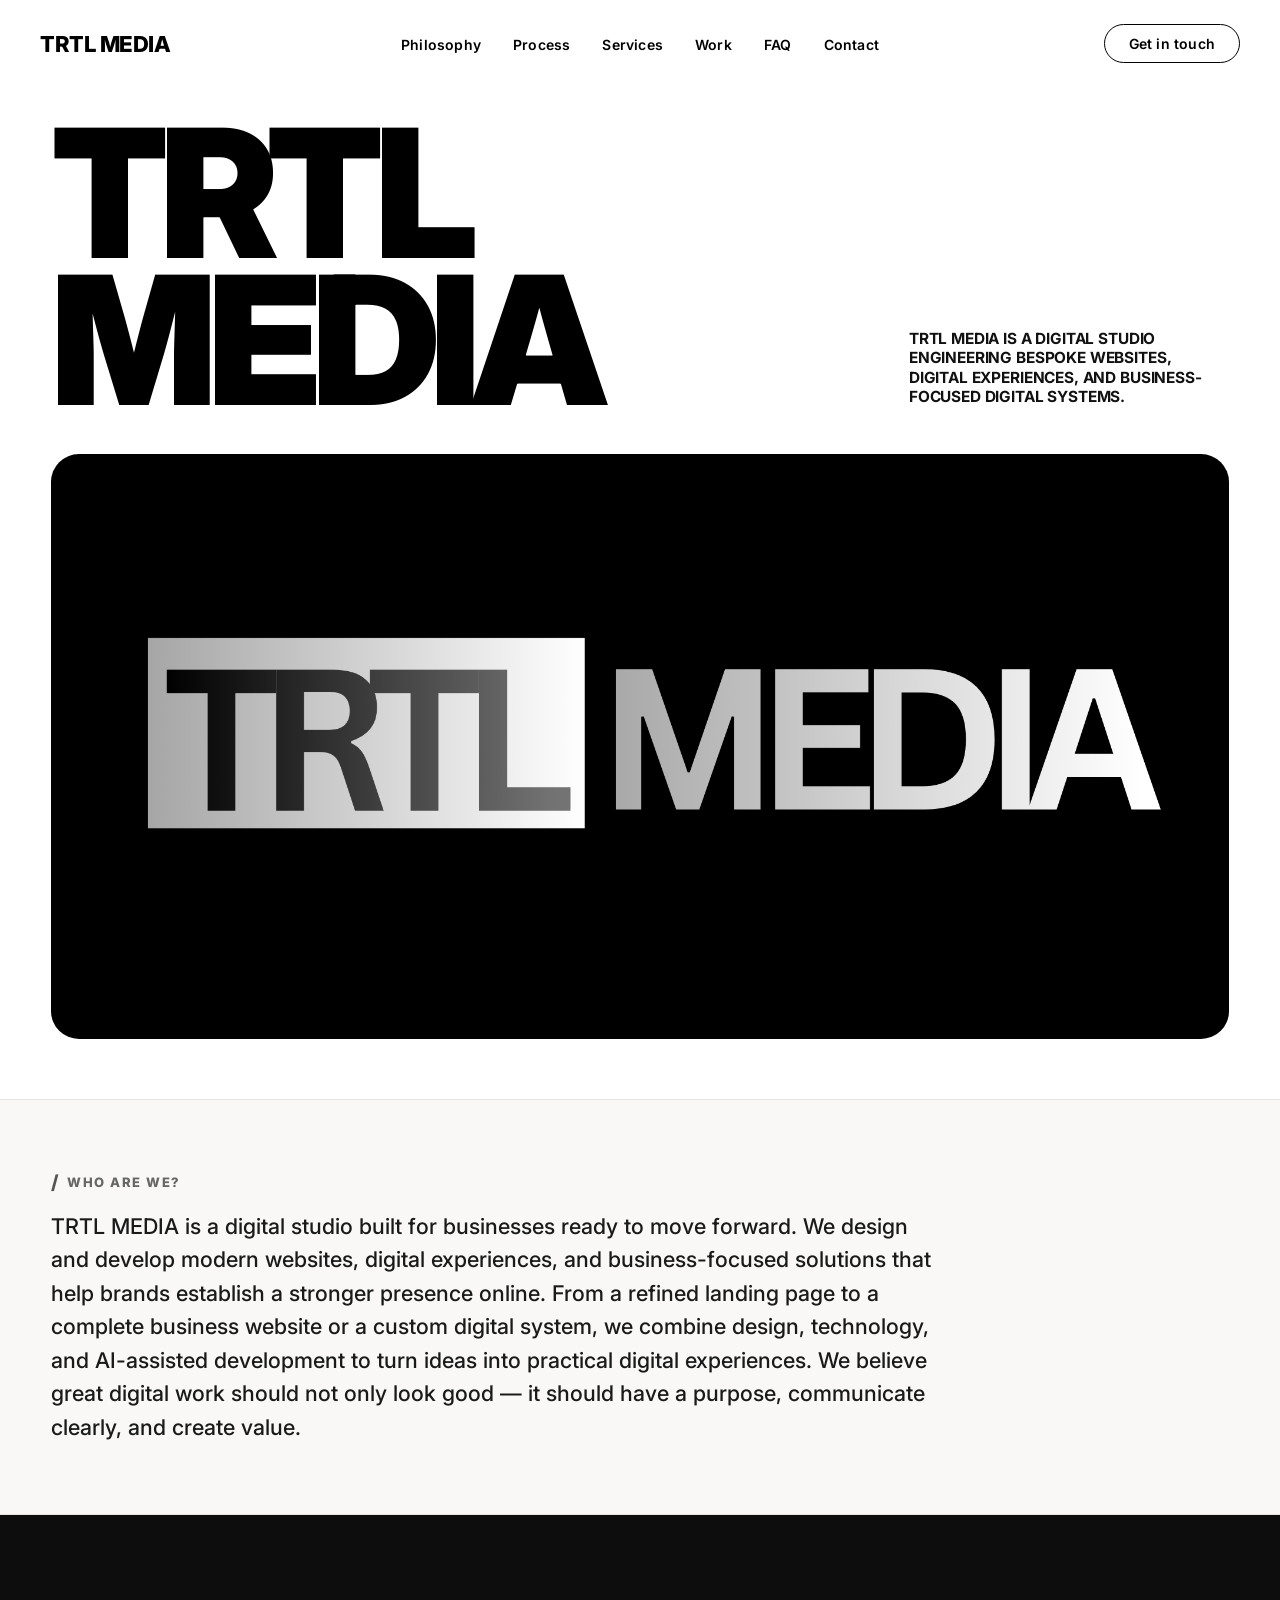
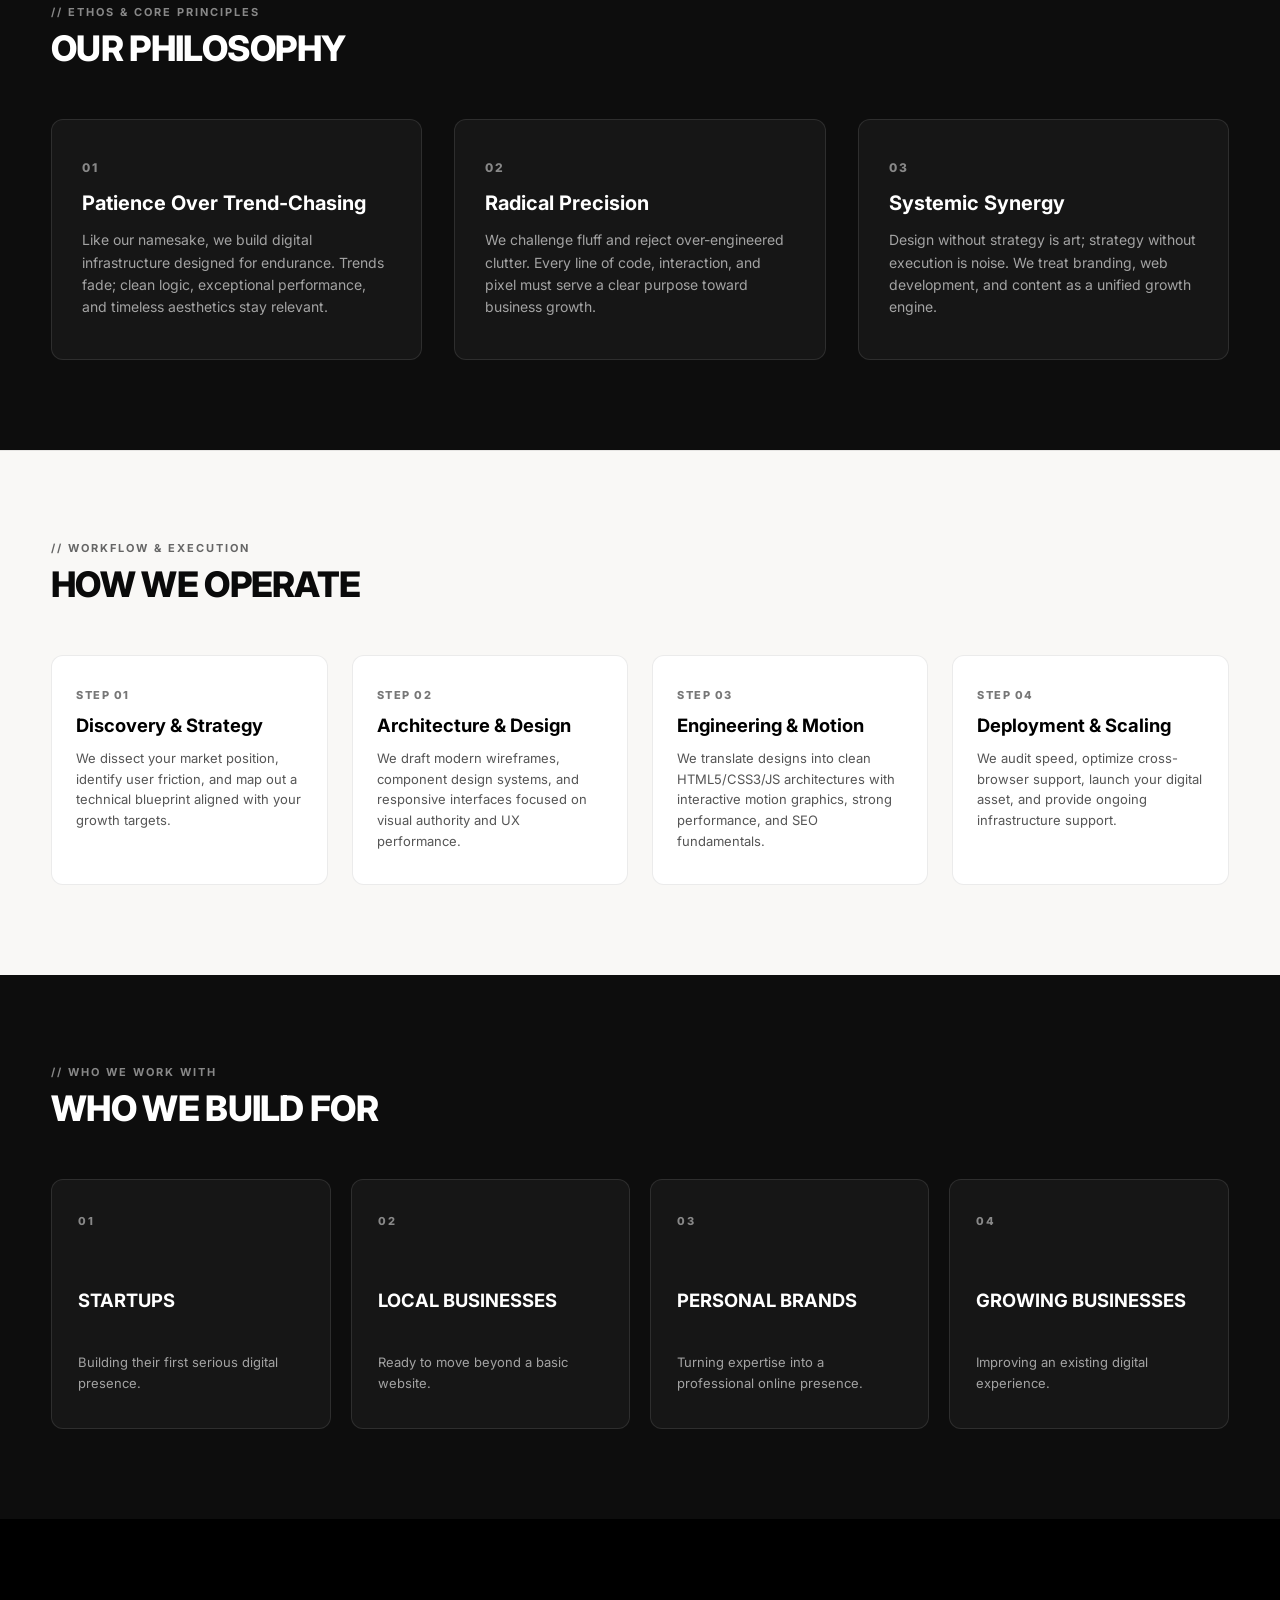
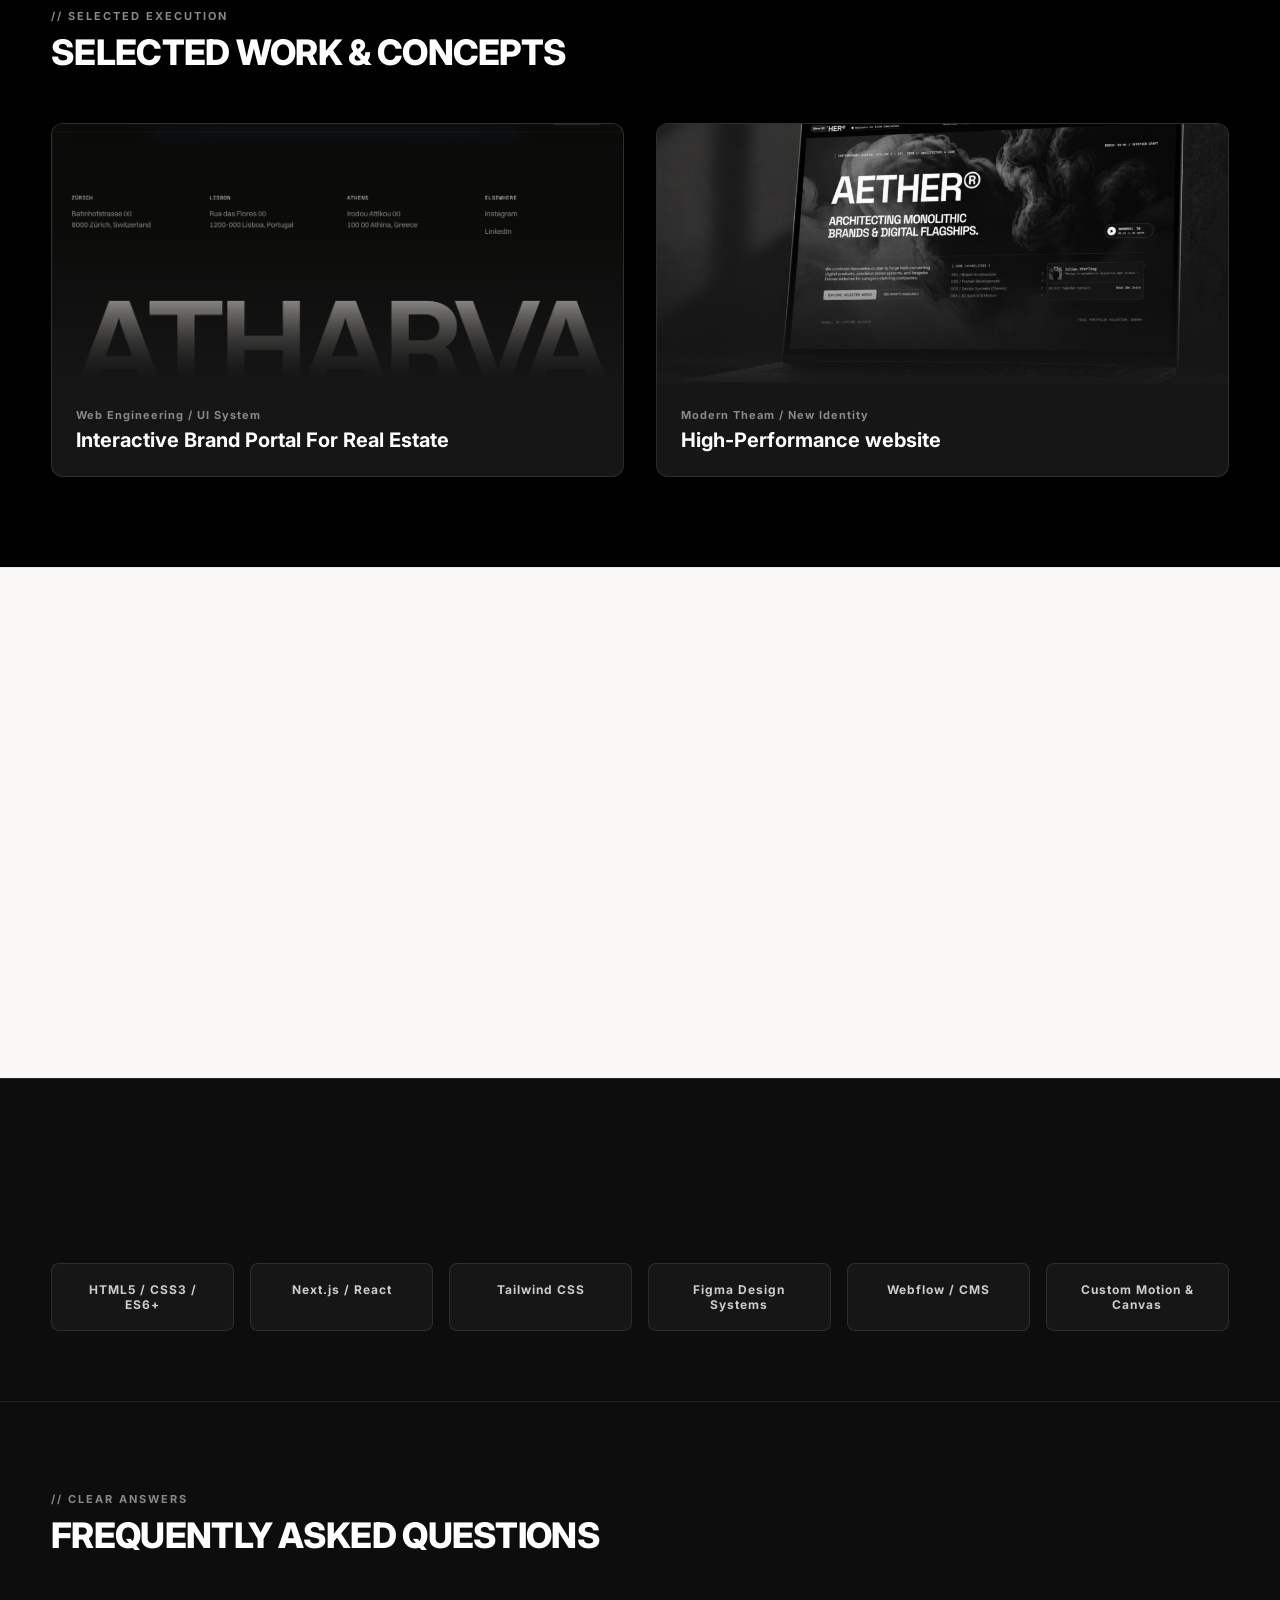
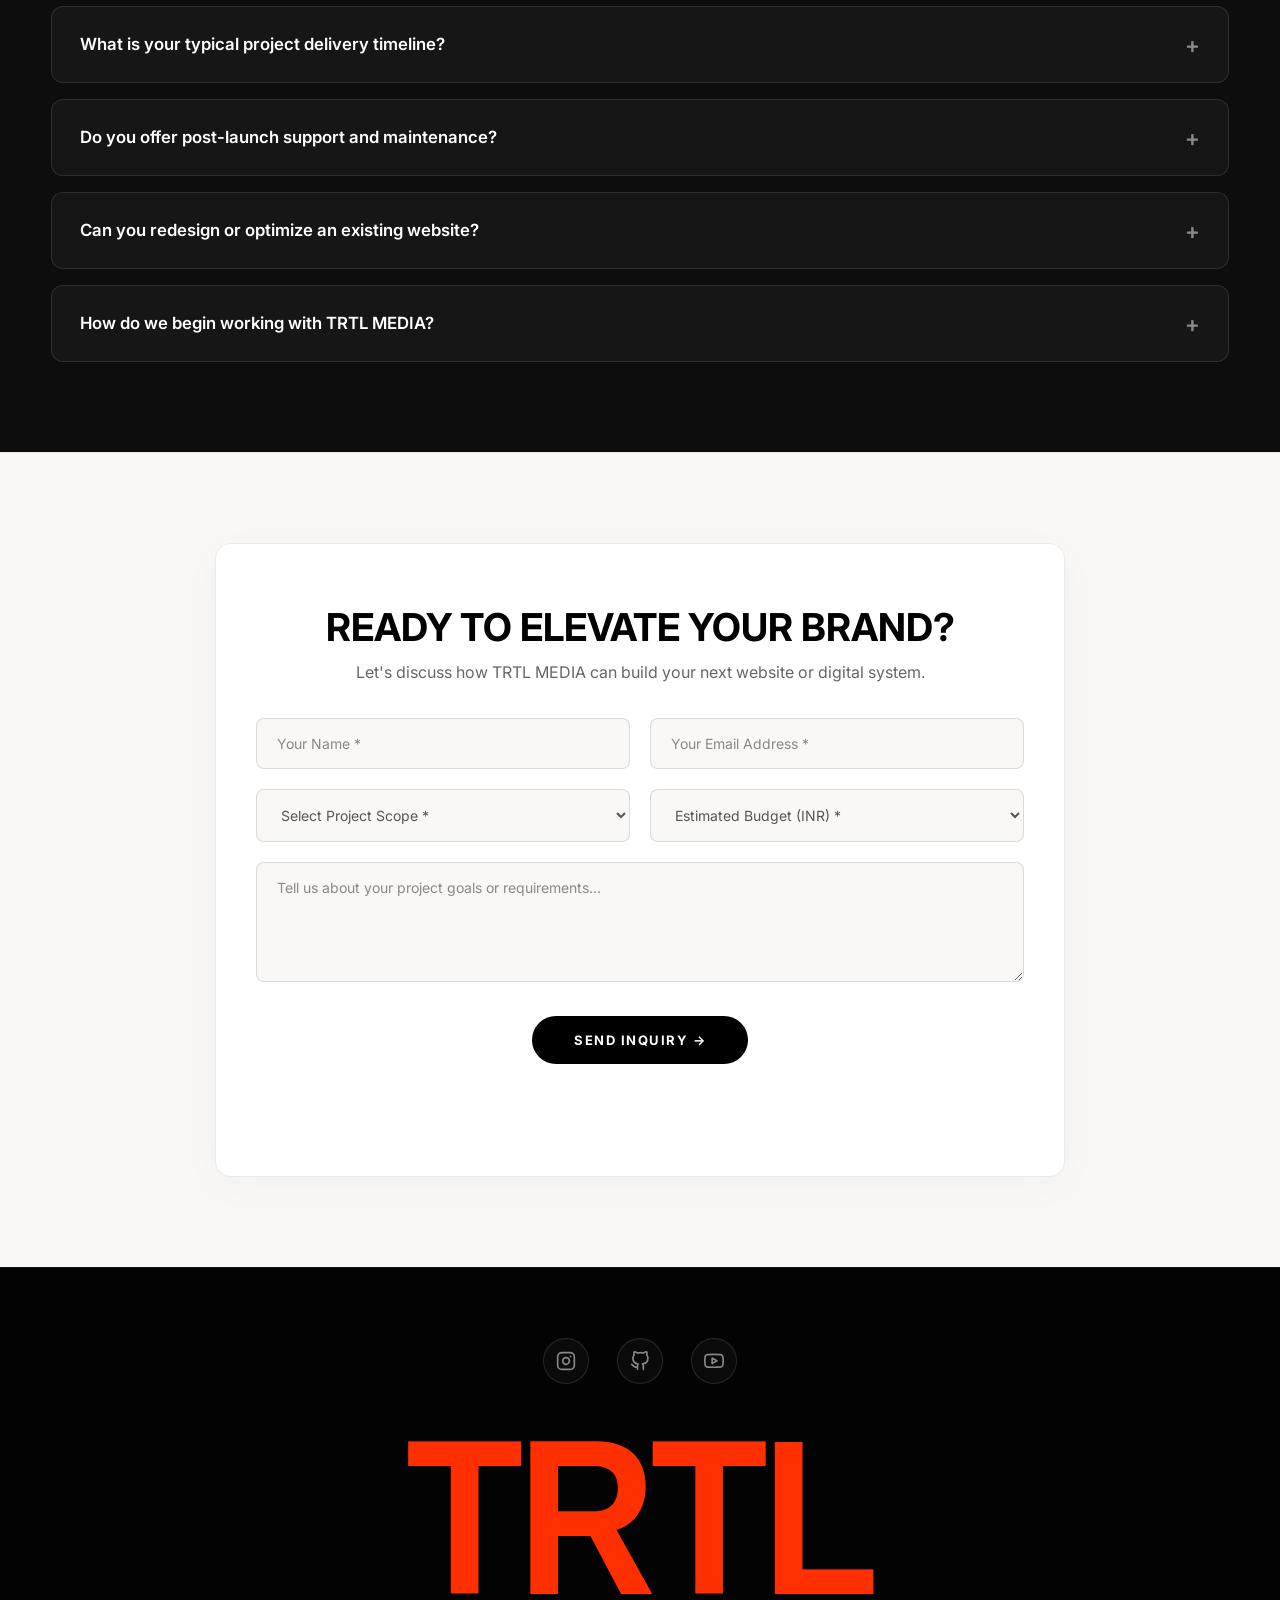
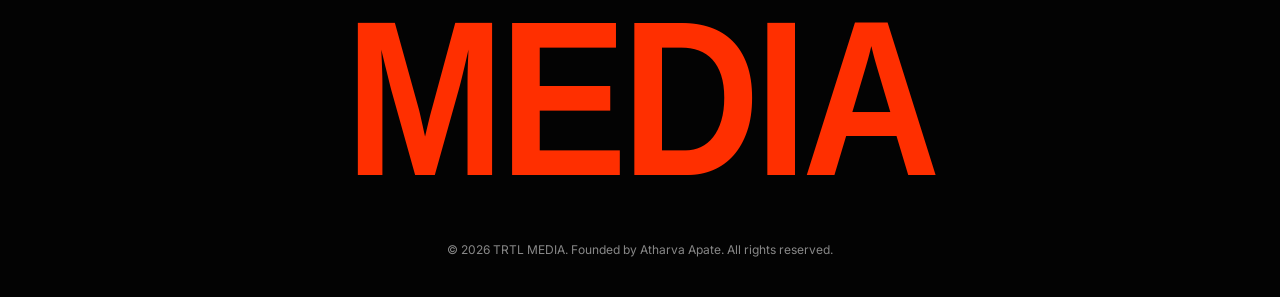
==== commit 82259439: "Update index.html" ====
--- a/index.html
+++ b/index.html
@@ -94,7 +94,7 @@
             </div>
 
             <div class="hero-image-wrapper">
-    <img src="trtl.png" alt="TRTL Media Visual" class="hero-banner-img">
+    <img src="TRTL.png" alt="TRTL Media Visual" class="hero-banner-img">
 </div>
 
         </div>
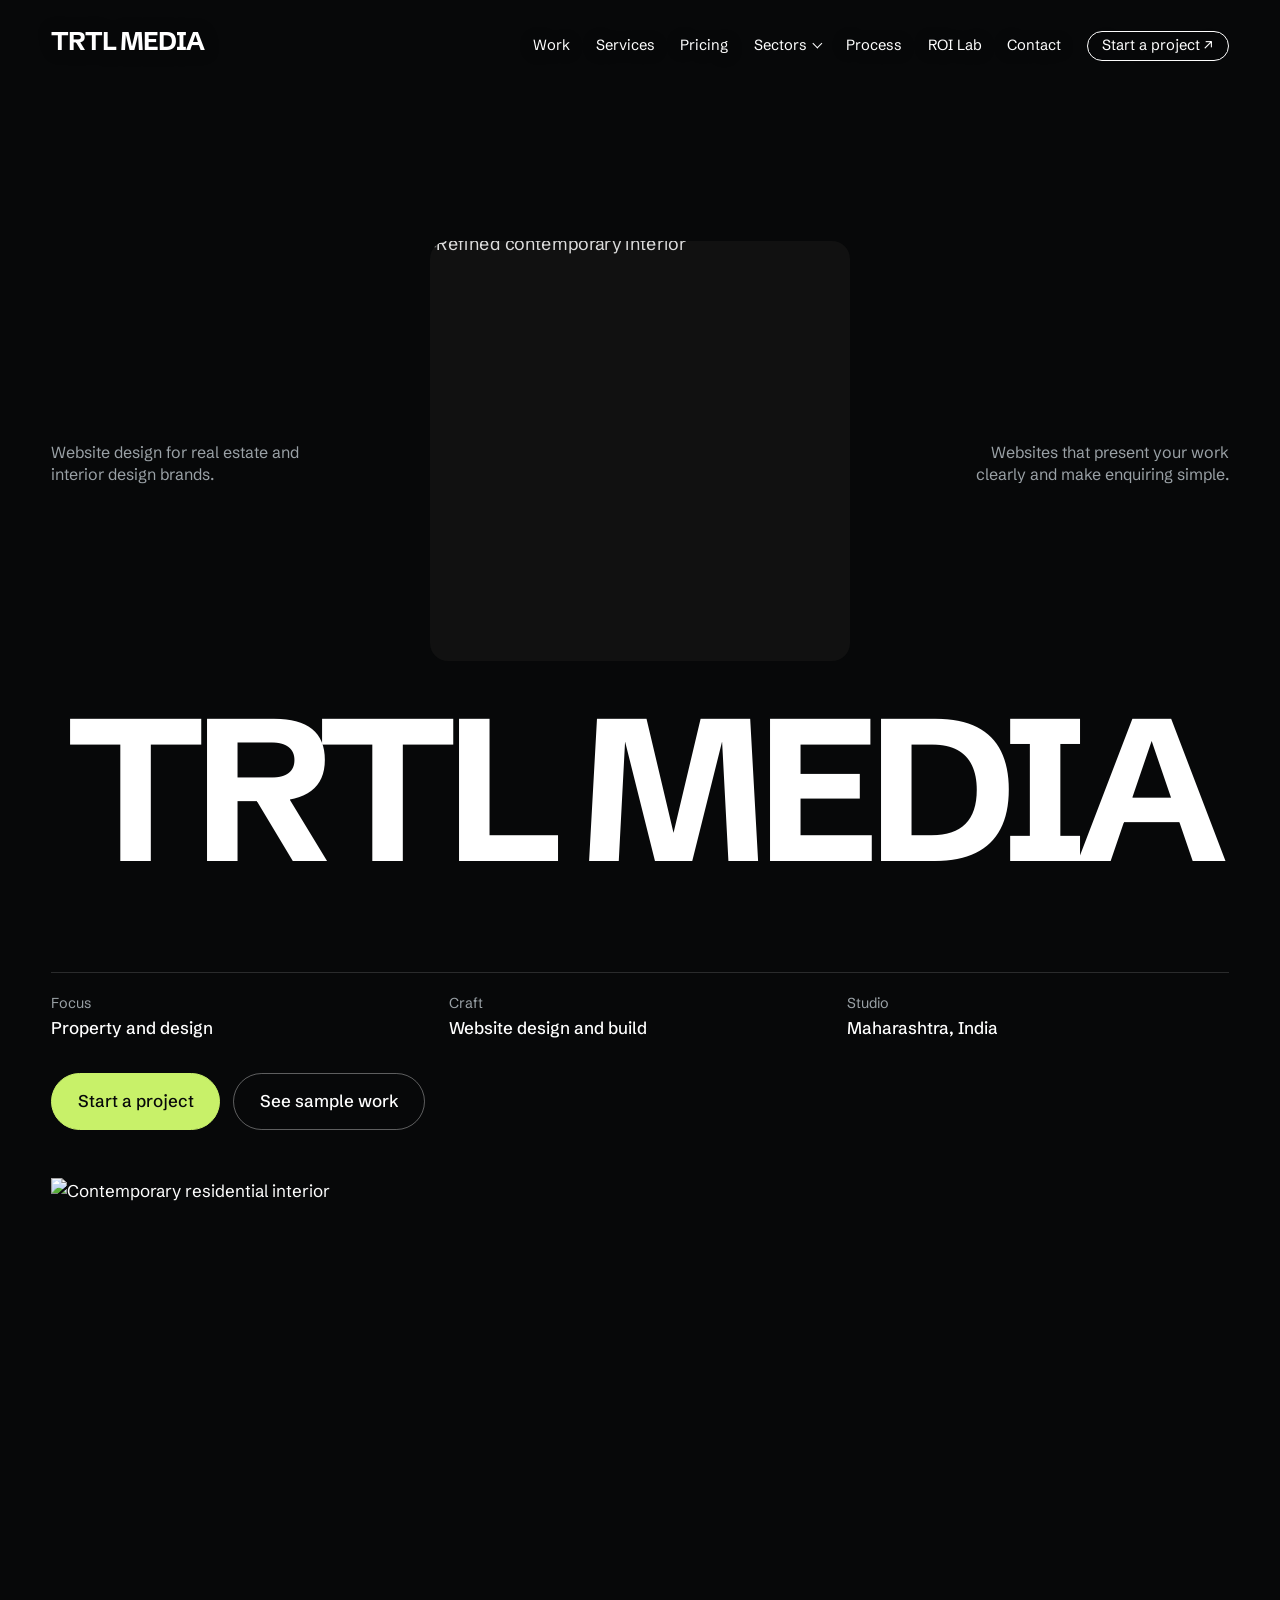
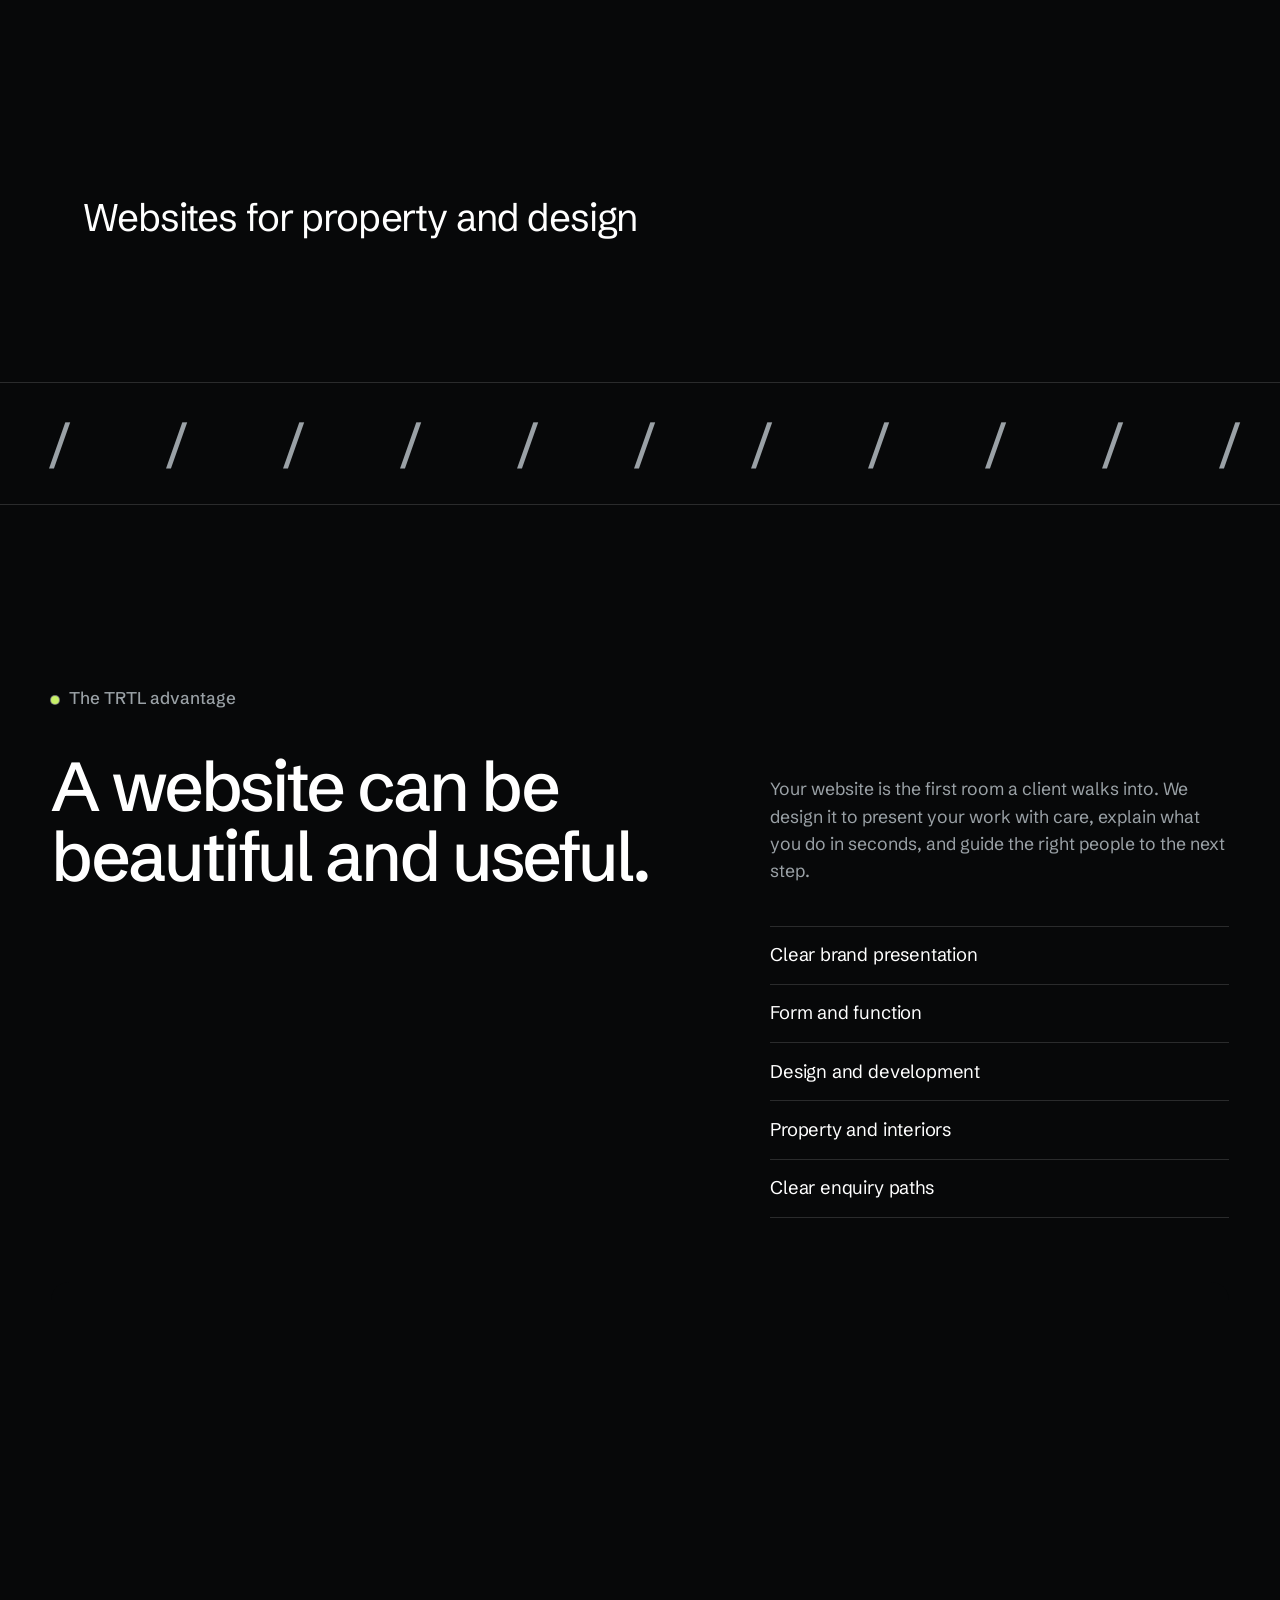
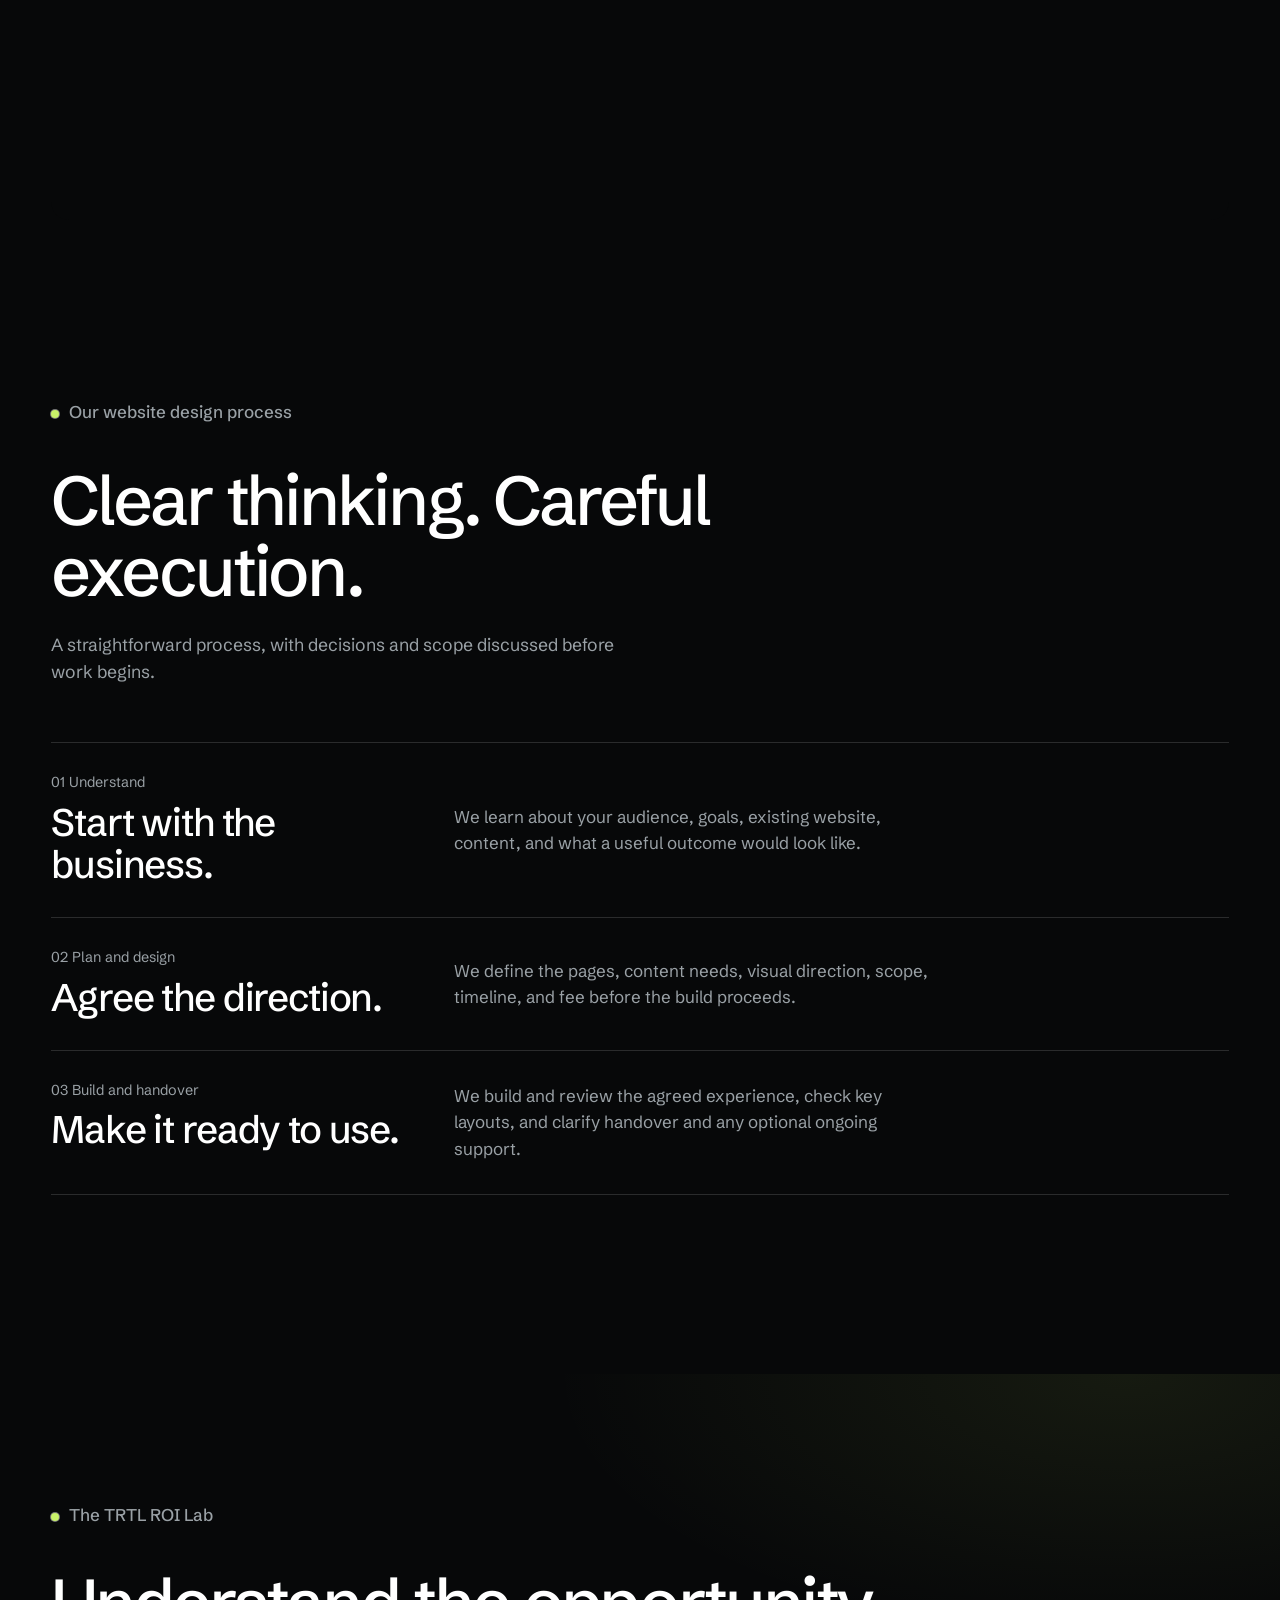
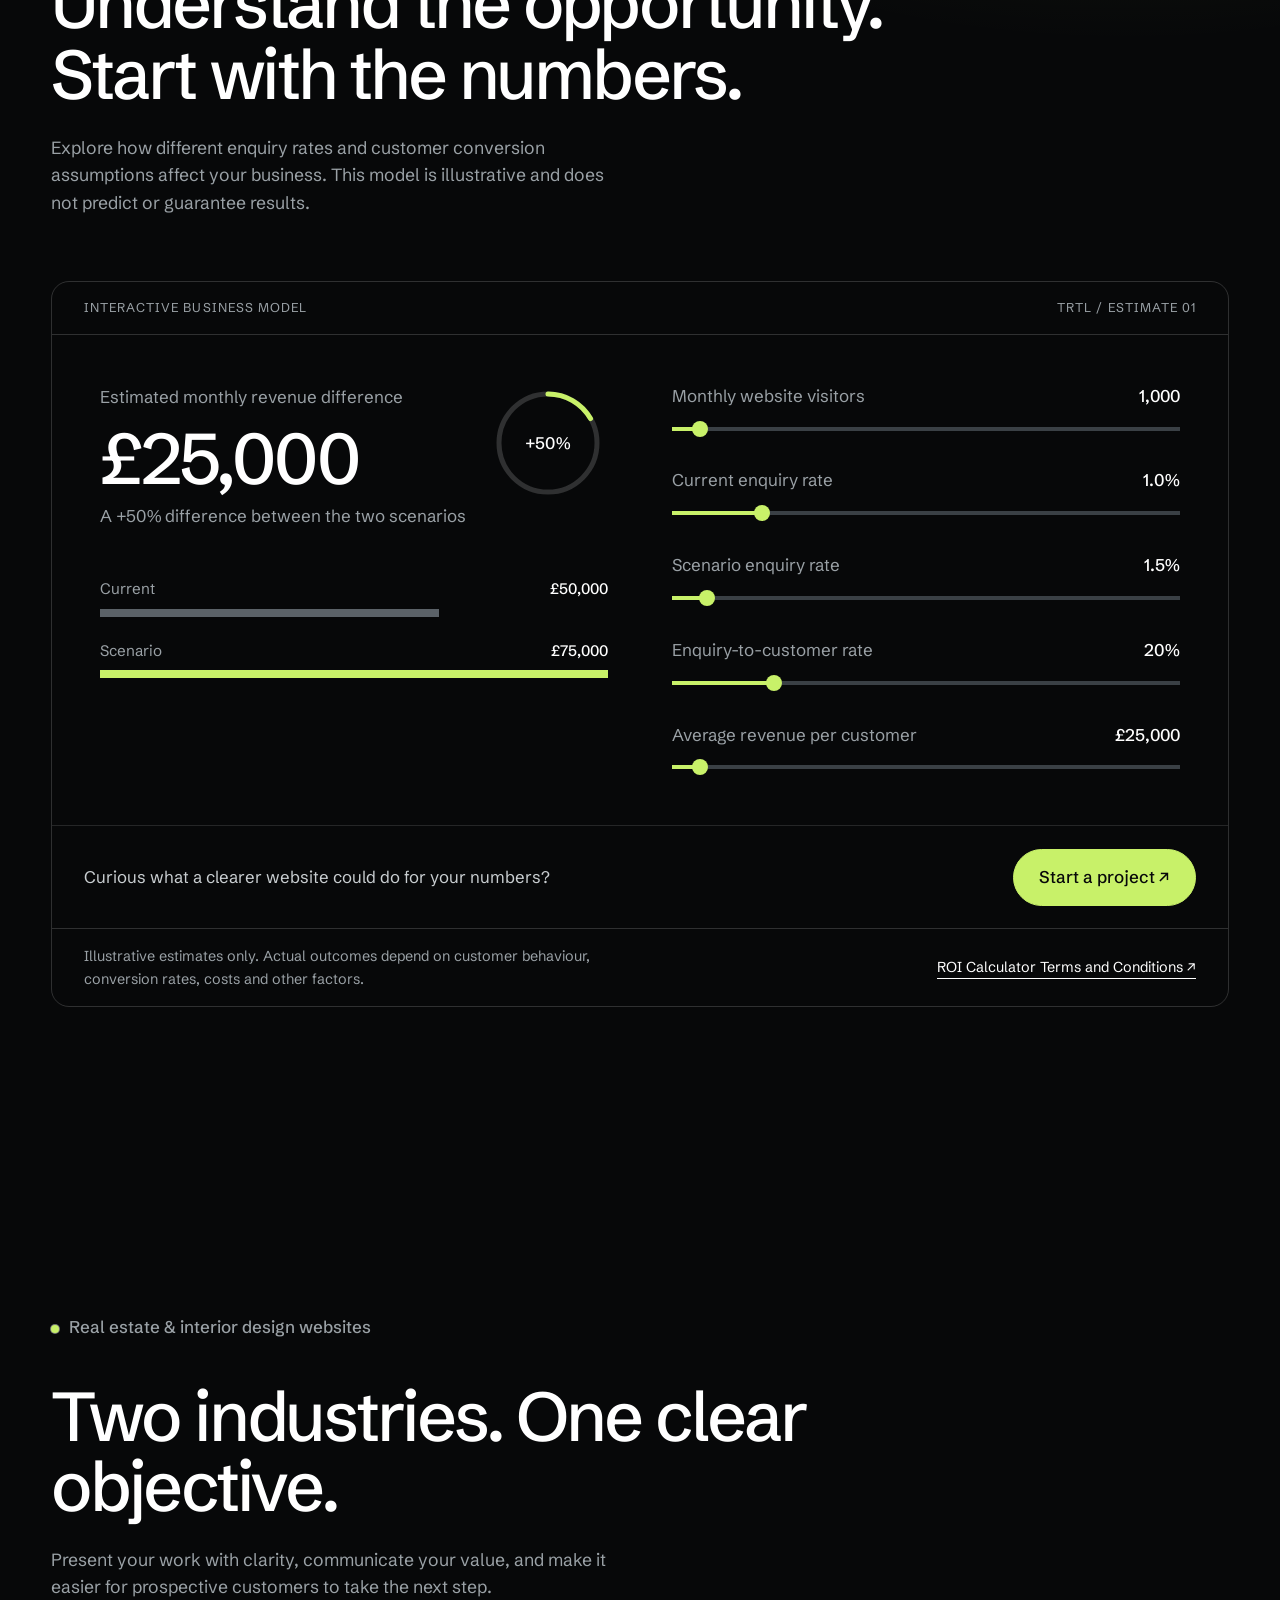
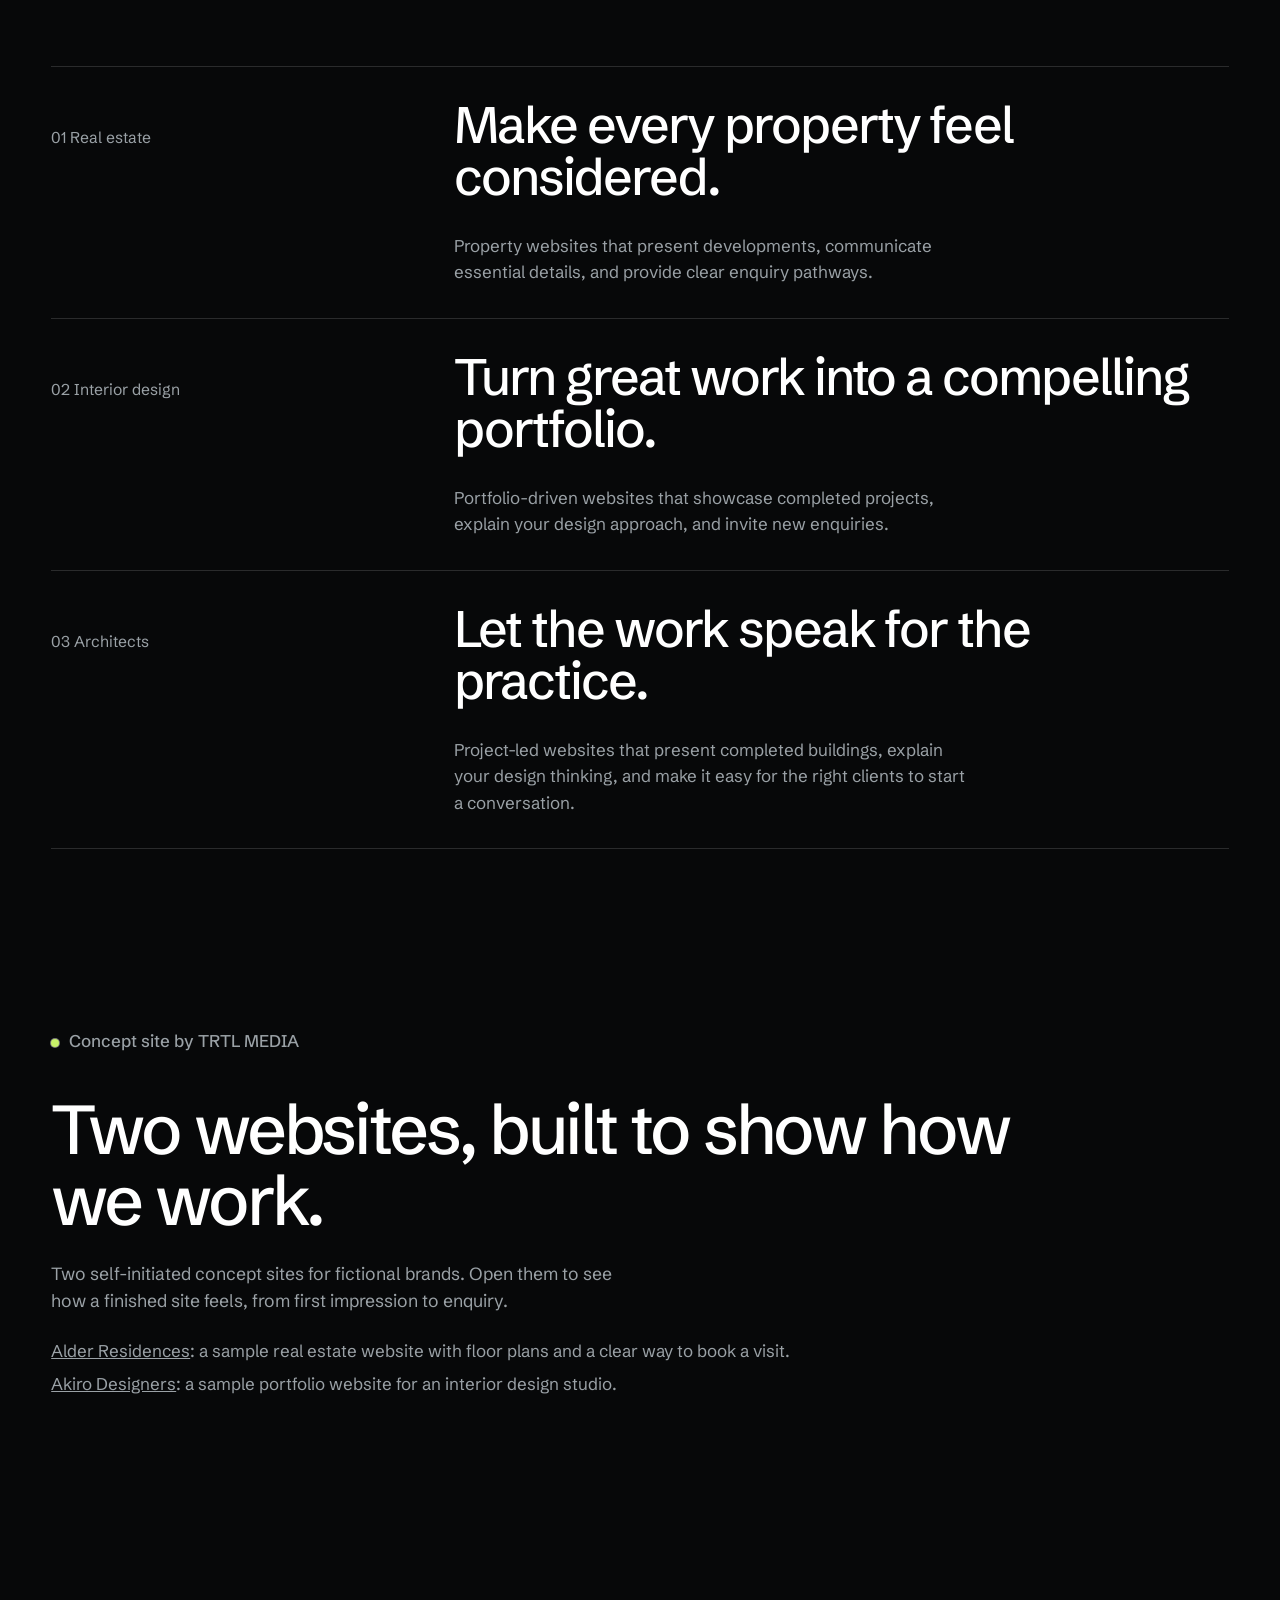
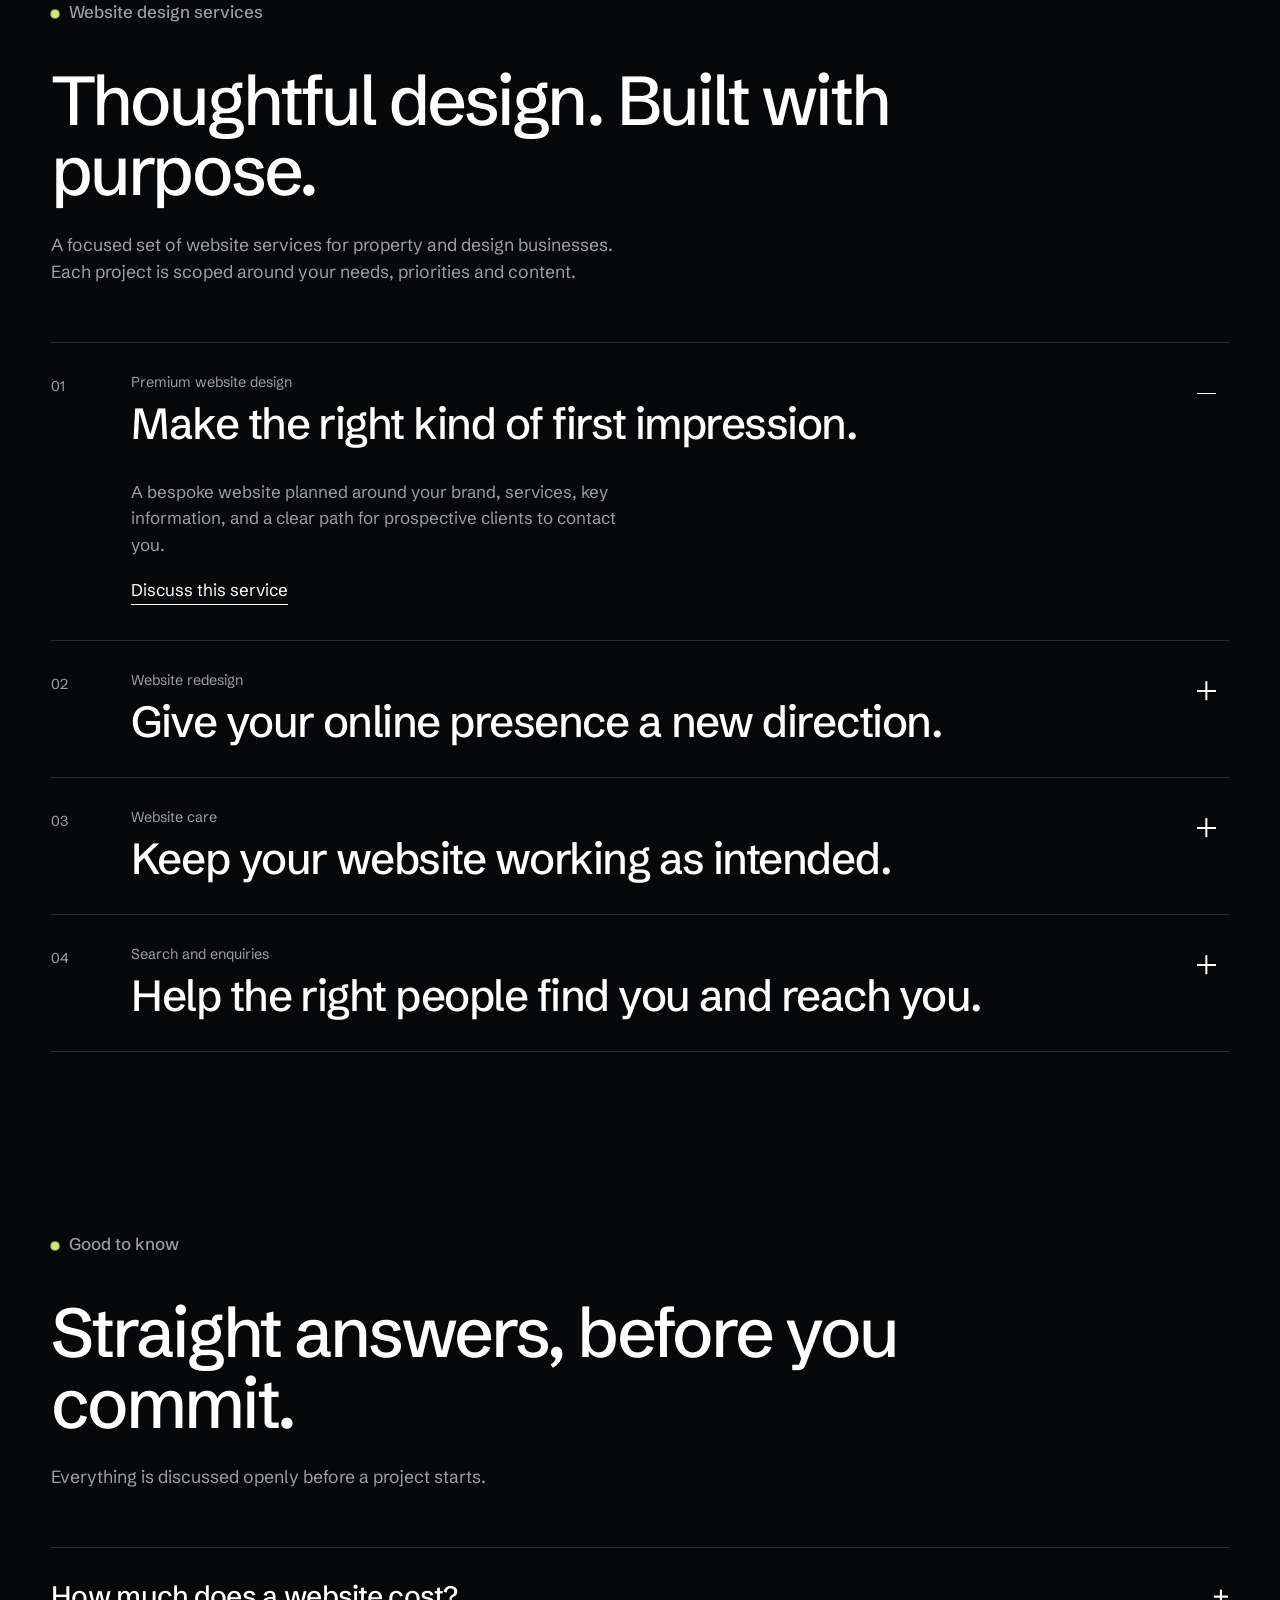
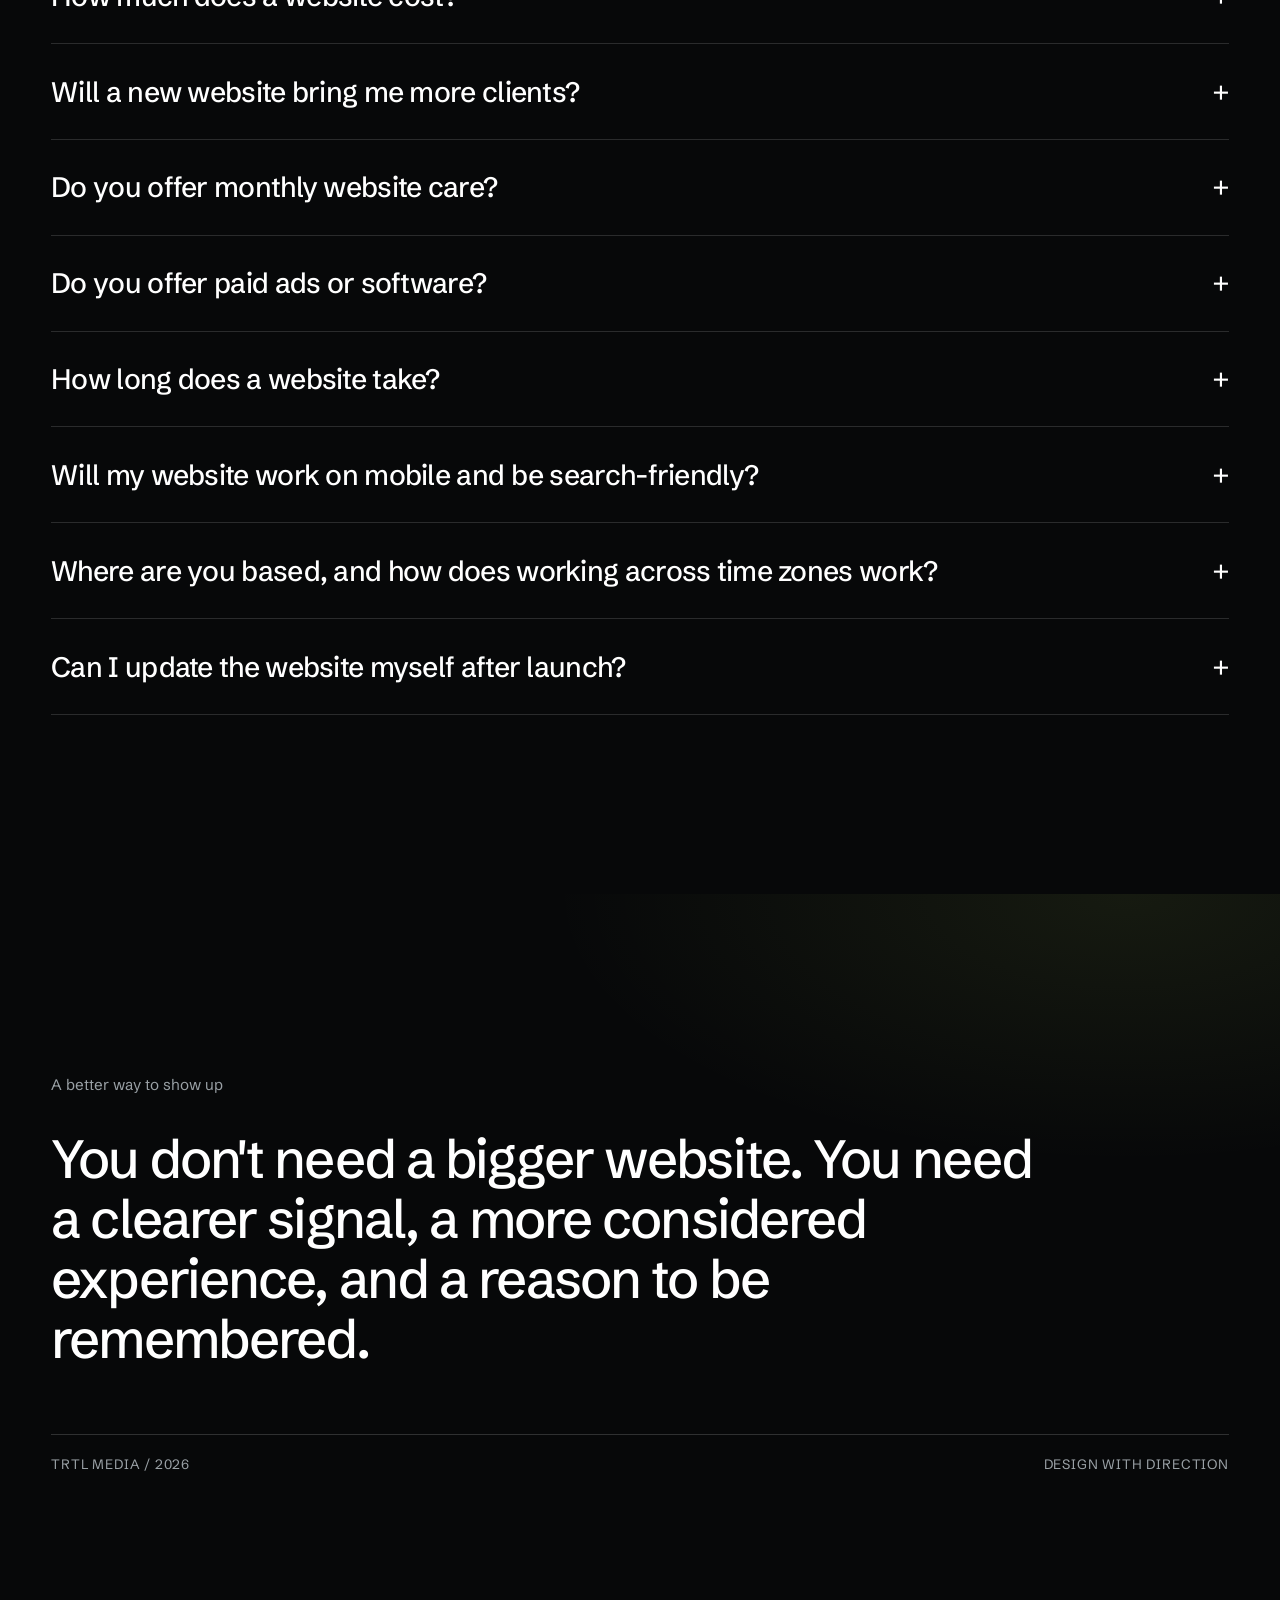
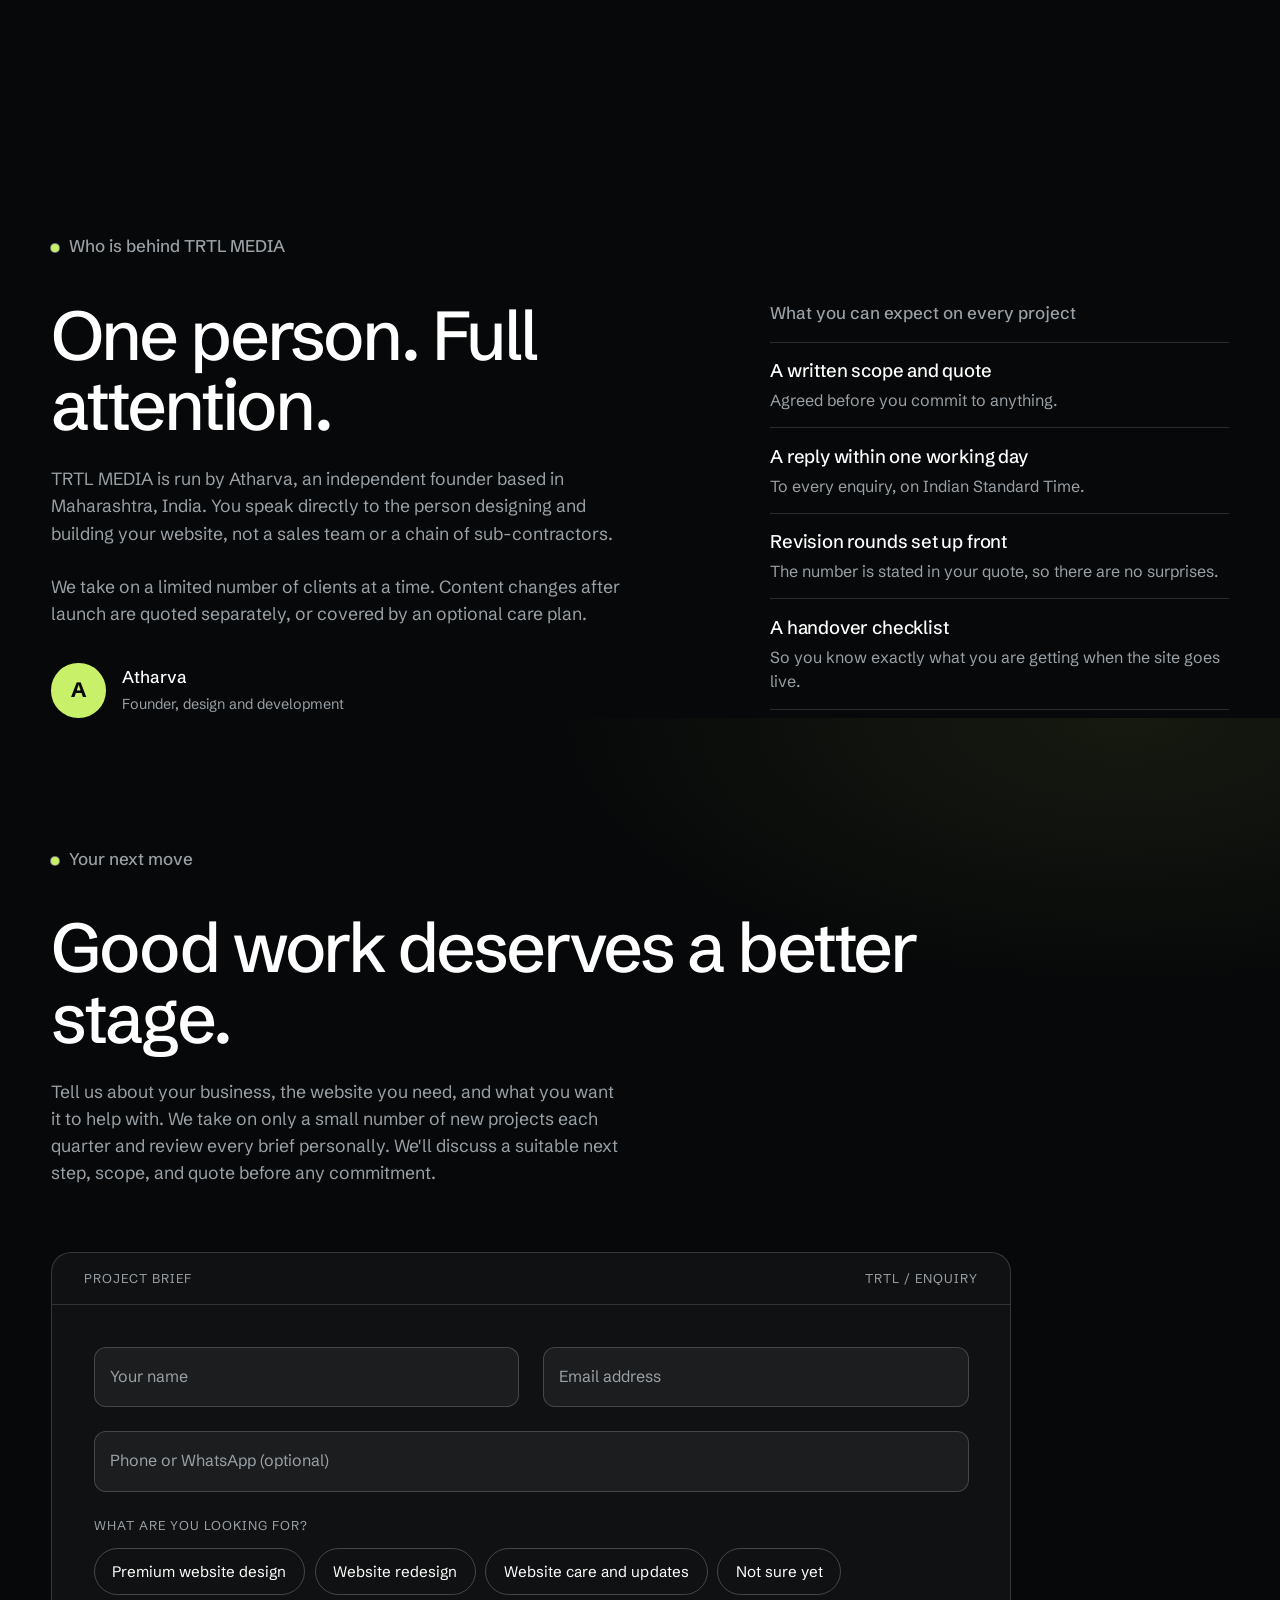
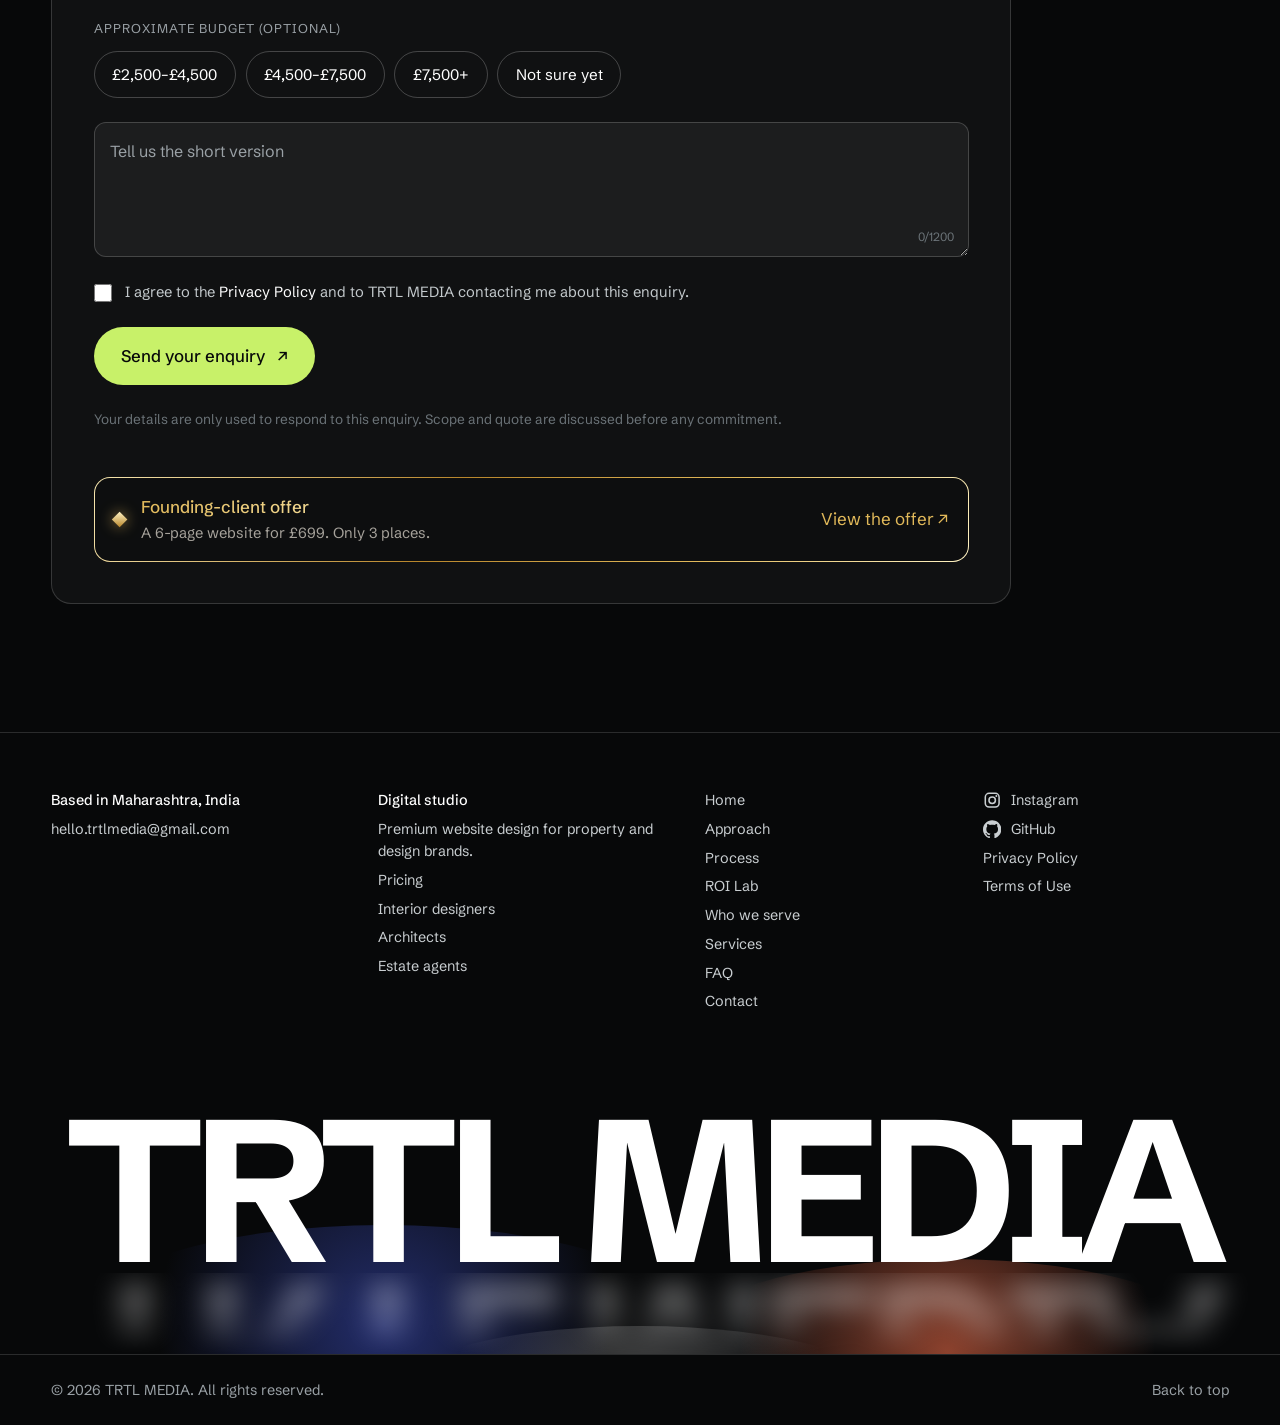
==== commit 353f16cb: "Initial TRTL MEDIA website release" ====
--- a/index.html
+++ b/index.html
@@ -1,959 +1,299 @@
 <!DOCTYPE html>
-<html lang="en">
+<html lang="en-GB">
 <head>
-    <meta charset="UTF-8">
-    <meta name="viewport" content="width=device-width, initial-scale=1.0">
-    <meta name="google-site-verification" content="wKKYH_qs89574TlpTecKibsPGAc_NoFQIffZ3bBKDak" />
-
-    <title>TRTL MEDIA | Digital Systems & Brand Engineering</title>
-
-    <meta
-        name="description"
-        content="TRTL Media is a modern digital studio engineering bespoke websites, digital experiences, and business-focused digital systems."
-    >
-
-    <link
-        rel="icon"
-        type="image/svg+xml"
-        href="data:image/svg+xml,%3Csvg xmlns='http://www.w3.org/2000/svg' viewBox='0 0 64 64'%3E%3Crect width='64' height='64' rx='14' fill='%23000000'/%3E%3Ctext x='32' y='45' font-family='Arial, sans-serif' font-weight='900' font-size='36' fill='white' text-anchor='middle'%3ET%3C/text%3E%3C/svg%3E"
-    >
-
-    <meta property="og:type" content="website">
-    <meta property="og:title" content="TRTL MEDIA | Digital Systems & Brand Engineering">
-    <meta
-        property="og:description"
-        content="TRTL Media is a modern digital studio engineering bespoke websites, digital experiences, and business-focused digital systems."
-    >
-
-    <link rel="preconnect" href="https://fonts.googleapis.com">
-    <link rel="preconnect" href="https://fonts.gstatic.com" crossorigin>
-
-    <link
-        href="https://fonts.googleapis.com/css2?family=Inter:wght@300;400;500;600;700;800;900&display=swap"
-        rel="stylesheet"
-    >
-
-    <link rel="stylesheet" href="trtl-style.css">
+<meta charset="utf-8">
+<meta name="viewport" content="width=device-width, initial-scale=1">
+<meta name="theme-color" content="#111315">
+<title>Website Design for Property &amp; Interior Design Brands | TRTL MEDIA</title>
+<meta name="description" content="Premium website design for real estate, architecture and interior design brands. An independent studio in Maharashtra, India, working with UK and international clients.">
+<meta name="robots" content="index,follow,max-image-preview:large">
+<link rel="canonical" href="https://atharvaaapate.github.io/TRTLMEDIA.com/">
+<meta property="og:url" content="https://atharvaaapate.github.io/TRTLMEDIA.com/">
+<link rel="icon" href="data:image/svg+xml,%3Csvg xmlns='http://www.w3.org/2000/svg' viewBox='0 0 64 64'%3E%3Crect width='64' height='64' rx='14' fill='%23070809'/%3E%3Ctext x='32' y='45' font-size='36' font-weight='700' text-anchor='middle' fill='%23C8F169' font-family='Arial,sans-serif'%3ET%3C/text%3E%3C/svg%3E">
+<link rel="icon" href="favicon.ico" sizes="48x48">
+<link rel="icon" type="image/png" href="favicon-48.png" sizes="48x48">
+<link rel="apple-touch-icon" href="apple-touch-icon.png">
+<meta property="og:type" content="website">
+<meta property="og:title" content="Website Design for Property &amp; Interior Design Brands | TRTL MEDIA">
+<meta property="og:site_name" content="TRTL MEDIA">
+<meta property="og:locale" content="en_GB">
+<meta property="og:description" content="Premium website design for real estate, architecture and interior design brands. An independent studio in Maharashtra, India, working with UK and international clients.">
+<meta name="twitter:card" content="summary_large_image">
+<meta name="twitter:title" content="Website Design for Property &amp; Interior Design Brands | TRTL MEDIA">
+<meta name="twitter:description" content="Premium website design for real estate, architecture and interior design brands. An independent studio in Maharashtra, India, working with UK and international clients.">
+<link rel="preconnect" href="https://fonts.googleapis.com">
+<link rel="preconnect" href="https://images.unsplash.com">
+<link rel="preconnect" href="https://cdnjs.cloudflare.com" crossorigin>
+<link rel="preconnect" href="https://fonts.gstatic.com" crossorigin>
+<link href="https://fonts.googleapis.com/css2?family=Schibsted+Grotesk:wght@400;500;700&family=Big+Shoulders+Display:wght@800&display=swap" rel="stylesheet">
+<script>try{if(!sessionStorage.getItem("trtl-seen"))document.documentElement.classList.add("ld")}catch(e){document.documentElement.classList.add("ld")}</script>
+<script src="offer-config.js"></script>
+<script>(function(){var o=window.TRTL_OFFER;if(!o||o.approved>=o.limit)document.documentElement.classList.add("offer-closed")})()</script>
+<link rel="stylesheet" href="style.css">
+<script type="application/ld+json">{"@context":"https://schema.org","@type":"ProfessionalService","name":"TRTL MEDIA""url":"https://atharvaaapate.github.io/TRTLMEDIA.com/","email":"hello.trtlmedia@gmail.com","description":"Website design and redesign for real estate, interior design, architecture and property-led businesses.","areaServed":["GB","IN"],"address":{"@type":"PostalAddress","addressRegion":"Maharashtra","addressCountry":"IN"},"knowsAbout":["Website design","Website redesign","Real estate websites","Interior design portfolio websites"],"sameAs":["https://instagram.com/trtlmedia"],"makesOffer":[{"@type":"Offer","itemOffered":{"@type":"Service","name":"Premium website design"}},{"@type":"Offer","itemOffered":{"@type":"Service","name":"Website redesign"}},{"@type":"Offer","itemOffered":{"@type":"Service","name":"Website care"}},{"@type":"Offer","itemOffered":{"@type":"Service","name":"Local search setup"}},{"@type":"Offer","itemOffered":{"@type":"Service","name":"Enquiry automation"}}]}</script>
+
 </head>
-
 <body>
-
-    <!-- HEADER -->
-    <header class="trtl-header-full">
-        <nav class="trtl-navbar-full">
-
-            <div class="nav-brand-clean">
-                <a href="#home" class="brand-logo-text">
-                    TRTL MEDIA
-                </a>
-            </div>
-
-            <ul class="nav-menu-clean" id="navLinks">
-                <li><a href="#philosophy" class="nav-link-clean">Philosophy</a></li>
-                <li><a href="#process" class="nav-link-clean">Process</a></li>
-                <li><a href="#services" class="nav-link-clean">Services</a></li>
-                <li><a href="#work" class="nav-link-clean">Work</a></li>
-                <li><a href="#faq" class="nav-link-clean">FAQ</a></li>
-                <li><a href="#contact" class="nav-link-clean">Contact</a></li>
-            </ul>
-
-            <div class="nav-cta-clean">
-                <a href="#contact" class="btn-outline-pill">Get in touch</a>
-            </div>
-
-            <button
-                class="menu-toggle"
-                id="menuToggle"
-                type="button"
-                aria-label="Open navigation menu"
-                aria-expanded="false"
-                aria-controls="navLinks"
-            >
-                <span class="bar"></span>
-                <span class="bar"></span>
-            </button>
-
-        </nav>
-    </header>
-
-
-    <!-- HERO SECTION -->
-    <section id="home" class="hero-editorial-section">
-        <div class="hero-editorial-container">
-            
-            <div class="hero-top-row">
-                <h1 class="hero-giant-title">
-                    TRTL<br>MEDIA
-                </h1>
-
-                <div class="hero-subtext-wrapper">
-                    <p class="hero-subtext">
-                        TRTL MEDIA IS A DIGITAL STUDIO ENGINEERING BESPOKE WEBSITES, DIGITAL EXPERIENCES, AND BUSINESS-FOCUSED DIGITAL SYSTEMS.
-                    </p>
-                </div>
-            </div>
-
-            <div class="hero-image-wrapper">
-    <img src="TRTL.png" alt="TRTL Media Visual" class="hero-banner-img">
+<a class="skip" href="#approach">Skip to content</a>
+<div class="loader" id="loader" aria-hidden="true"><div class="ld-in"><div class="ld-brand">TRTL MEDIA</div><div class="ld-bar"><i></i></div><div class="ld-row"><span>Premium websites</span><b id="ld-n">0%</b></div></div></div>
+<noscript><style>.loader{display:none!important}</style></noscript>
+
+<header class="top">
+  <a href="#top" class="logo" data-scroll aria-label="TRTL MEDIA, home"><span class="logo-mark">TRTL MEDIA</span><span class="logo-sub"></span></a>
+  <nav aria-label="Main">
+    <a href="#gallery" data-scroll>Work</a>
+    <a href="#services" data-scroll>Services</a>
+    <a href="pricing.html">Pricing</a>
+    <button type="button" class="dd-btn" id="dd-btn" aria-expanded="false" aria-controls="sector-dd" aria-haspopup="true">Sectors<i aria-hidden="true"></i></button>
+    <a href="#process" data-scroll>Process</a>
+    <a href="#roi" data-scroll>ROI Lab</a>
+    <a href="#contact" data-scroll>Contact</a>
+  <a class="nav-cta" href="#contact" data-scroll>Start a project ↗</a>
+  </nav>
+  <button class="menu-btn" id="menu-btn" aria-label="Open menu" aria-expanded="false" aria-controls="mnav"><i></i><i></i></button>
+</header>
+<div class="dd" id="sector-dd" role="region" aria-label="Sectors we design for">
+  <a href="interior-designers.html" style="--n:0"><span class="dd-t">Interior designers<small>Portfolio-led studio websites</small></span><i aria-hidden="true">&#8599;</i></a>
+  <a href="architects.html" style="--n:1"><span class="dd-t">Architects<small>Project-led practice websites</small></span><i aria-hidden="true">&#8599;</i></a>
+  <a href="estate-agents.html" style="--n:2"><span class="dd-t">Estate agents<small>Property and development websites</small></span><i aria-hidden="true">&#8599;</i></a>
+  <a class="dd-foot" href="pricing.html" style="--n:3">Not sure which fits? See pricing &#8599;</a>
 </div>
-
+<div class="mnav" id="mnav"><a href="#gallery" data-scroll style="--i:0">Work</a><a href="#services" data-scroll style="--i:1">Services</a><a href="pricing.html" style="--i:2">Pricing</a><button type="button" class="mn-btn" id="mn-btn" aria-expanded="false" aria-controls="mn-sub" style="--i:3">Sectors<i aria-hidden="true"></i></button><div class="mn-sub" id="mn-sub"><div><a href="interior-designers.html" style="--i:3">Interior designers</a><a href="architects.html" style="--i:3">Architects</a><a href="estate-agents.html" style="--i:3">Estate agents</a></div></div><a href="#process" data-scroll style="--i:4">Process</a><a href="#roi" data-scroll style="--i:5">ROI Lab</a><a href="#contact" data-scroll style="--i:6">Contact</a></div>
+
+<main id="top">
+  <section class="hero">
+    <div class="hero-stage">
+      <div id="hero-cue"></div>
+      <div class="hero-mid">
+        <p class="hc hc-l"><span class="line"><span>Website design for</span></span><span class="line"><span> real estate and interior</span></span><span class="line"><span> design brands.</span></span></p>
+        <div class="hero-photo"><img src="https://images.unsplash.com/photo-1618221195710-dd6b41faaea6?auto=format&fit=crop&w=800&q=72" alt="Refined contemporary interior" width="1200" height="1200" fetchpriority="high" decoding="async"></div>
+        <p class="hc hc-r"><span class="line"><span>Websites that present</span></span><span class="line"><span> your work clearly and</span></span><span class="line"><span> make enquiring simple.</span></span></p>
+      </div>
+      <h1 class="hero-word"><span class="line"><span>TRTL MEDIA</span></span><span class="sr"> Website design for real estate, architecture and interior design brands. An independent studio in Maharashtra, India, working with UK and international clients.</span></h1>
+    </div>
+    <div class="hero-info">
+      <dl class="hero-meta">
+      <div><dt>Focus</dt><dd>Property and design</dd></div>
+      <div><dt>Craft</dt><dd>Website design and build</dd></div>
+      <div><dt>Studio</dt><dd>Maharashtra, India</dd></div>
+    </dl>
+    <div class="hero-cta"><a class="btn" href="#contact" data-scroll>Start a project</a><a class="btn ghost" href="#gallery" data-scroll>See sample work</a></div>
+    </div>
+  </section>
+
+  <section class="reel" aria-label="Preview">
+    <div class="reel-panel"><img srcset="https://images.unsplash.com/photo-1600607687920-4e2a09cf159d?auto=format&fit=crop&w=640&q=72 640w, https://images.unsplash.com/photo-1600607687920-4e2a09cf159d?auto=format&fit=crop&w=1000&q=72 1000w, https://images.unsplash.com/photo-1600607687920-4e2a09cf159d?auto=format&fit=crop&w=1400&q=72 1400w" sizes="(max-width:760px) 100vw, (max-width:1400px) 100vw, 1400px" src="https://images.unsplash.com/photo-1600607687920-4e2a09cf159d?auto=format&fit=crop&w=1400&q=72" alt="Contemporary residential interior" width="1800" height="1200" loading="lazy" decoding="async"><p>Websites for property and design</p></div>
+  </section>
+
+  <section class="ticker" aria-label="Capabilities"><div class="ticker-track" aria-hidden="true"><span></span><span></span><span></span><span></span><span></span><span></span><span></span><span></span><span></span><span></span><span></span><span></span></div></section>
+
+  <section class="approach" id="approach">
+    <h2 class="section-title">The TRTL advantage</h2>
+    <div class="split">
+      <h3 class="big" data-fade>A website can be beautiful and useful.</h3>
+      <div data-fade>
+        <p class="lead">Your website is the first room a client walks into. We design it to present your work with care, explain what you do in seconds, and guide the right people to the next step.</p>
+        <ul class="plain">
+          <li>Clear brand presentation</li><li>Form and function</li><li>Design and development</li><li>Property and interiors</li><li>Clear enquiry paths</li>
+        </ul>
+      </div>
+    </div>
+    <figure class="fig" data-fade><img srcset="https://images.unsplash.com/photo-1600585154340-be6161a56a0c?auto=format&fit=crop&w=640&q=72 640w, https://images.unsplash.com/photo-1600585154340-be6161a56a0c?auto=format&fit=crop&w=1000&q=72 1000w, https://images.unsplash.com/photo-1600585154340-be6161a56a0c?auto=format&fit=crop&w=1400&q=72 1400w" sizes="(max-width:760px) 100vw, (max-width:1400px) 100vw, 1400px" src="https://images.unsplash.com/photo-1600585154340-be6161a56a0c?auto=format&fit=crop&w=1400&q=72" alt="Modern architectural home exterior" width="1800" height="1200" loading="lazy" decoding="async" onerror="this.remove()"></figure>
+  </section>
+
+  <section class="services" id="process">
+    <h2 class="section-title">Our website design process</h2>
+    <h3 class="big" data-fade>Clear thinking. Careful execution.</h3>
+    <p class="lead" data-fade>A straightforward process, with decisions and scope discussed before work begins.</p>
+    <div id="process-react"><dl class="steps">
+      <div><dt><small>01 Understand</small>Start with the business.</dt><dd>We learn about your audience, goals, existing website, content, and what a useful outcome would look like.</dd></div>
+      <div><dt><small>02 Plan and design</small>Agree the direction.</dt><dd>We define the pages, content needs, visual direction, scope, timeline, and fee before the build proceeds.</dd></div>
+      <div><dt><small>03 Build and handover</small>Make it ready to use.</dt><dd>We build and review the agreed experience, check key layouts, and clarify handover and any optional ongoing support.</dd></div>
+    </dl></div>
+  </section>
+
+  <section class="roi" id="roi">
+    <h2 class="section-title">The TRTL ROI Lab</h2>
+    <h3 class="big" data-fade>Understand the opportunity. Start with the numbers.</h3>
+    <p class="lead" data-fade>Explore how different enquiry rates and customer conversion assumptions affect your business. This model is illustrative and does not predict or guarantee results.</p>
+    <div class="roi-board" data-fade>
+      <div class="board-bar"><span>Interactive business model</span><span>TRTL / Estimate 01</span></div>
+      <div class="roi-grid">
+        <div class="roi-out">
+          <div class="out-head">
+            <div><p class="cap">Estimated monthly revenue difference</p><strong id="gap">£0</strong></div>
+            <div class="ring"><svg viewBox="0 0 120 120" aria-hidden="true"><circle cx="60" cy="60" r="49"></circle><circle id="ring" cx="60" cy="60" r="49"></circle></svg><b id="ring-val">0%</b></div>
+          </div>
+          <p class="cap" id="uplift">Based on the assumptions you set</p>
+          <div class="bars">
+            <div><span>Current <b id="cur-label">£0</b></span><i id="cur-bar"></i></div>
+            <div><span>Scenario <b id="tar-label">£0</b></span><i id="tar-bar"></i></div>
+          </div>
         </div>
-    </section>
-
-
-    <!-- WHO ARE WE -->
-    <section id="about" class="info-bar-section">
-
-        <div class="info-bar fade-element">
-            <span class="accent-line">/</span>
-
-            <h2 class="info-title">
-                WHO ARE WE?
-            </h2>
+        <div class="roi-in">
+          <label><span>Monthly website visitors</span><output id="o-visits">1,000</output><input id="visits" type="range" min="200" max="20000" step="100" value="1000"></label>
+          <label><span>Current enquiry rate</span><output id="o-cur">1.0%</output><input id="cur" type="range" min="0.2" max="5" step="0.1" value="1"></label>
+          <label><span>Scenario enquiry rate</span><output id="o-tar">1.5%</output><input id="tar" type="range" min="1" max="10" step="0.1" value="1.5"></label>
+          <label><span>Enquiry-to-customer rate</span><output id="o-conv">20%</output><input id="conv" type="range" min="1" max="100" step="1" value="20"></label>
+          <label><span>Average revenue per customer</span><output id="o-val">£25,000</output><input id="val" type="range" min="5000" max="500000" step="5000" value="25000"></label>
         </div>
-
-        <div class="info-content-container fade-element">
-
-            <p class="info-description">
-                TRTL MEDIA is a digital studio built for businesses ready to move forward.
-
-                We design and develop modern websites, digital experiences, and business-focused solutions that help brands establish a stronger presence online.
-
-                From a refined landing page to a complete business website or a custom digital system, we combine design, technology, and AI-assisted development to turn ideas into practical digital experiences.
-
-                We believe great digital work should not only look good — it should have a purpose, communicate clearly, and create value.
-            </p>
-
-        </div>
-
-    </section>
-
-
-    <!-- PHILOSOPHY -->
-    <section id="philosophy" class="philosophy-section">
-
-        <div class="section-container">
-
-            <div class="section-header fade-element">
-
-                <span class="sub-heading">
-                    // ETHOS &amp; CORE PRINCIPLES
-                </span>
-
-                <h2 class="section-title">
-                    OUR PHILOSOPHY
-                </h2>
-
-            </div>
-
-
-            <div class="philosophy-grid stagger-container">
-
-                <div class="philosophy-card stagger-box">
-                    <span class="philosophy-num">01</span>
-
-                    <h3>
-                        Patience Over Trend-Chasing
-                    </h3>
-
-                    <p>
-                        Like our namesake, we build digital infrastructure designed for endurance. Trends fade; clean logic, exceptional performance, and timeless aesthetics stay relevant.
-                    </p>
-                </div>
-
-
-                <div class="philosophy-card stagger-box">
-                    <span class="philosophy-num">02</span>
-
-                    <h3>
-                        Radical Precision
-                    </h3>
-
-                    <p>
-                        We challenge fluff and reject over-engineered clutter. Every line of code, interaction, and pixel must serve a clear purpose toward business growth.
-                    </p>
-                </div>
-
-
-                <div class="philosophy-card stagger-box">
-                    <span class="philosophy-num">03</span>
-
-                    <h3>
-                        Systemic Synergy
-                    </h3>
-
-                    <p>
-                        Design without strategy is art; strategy without execution is noise. We treat branding, web development, and content as a unified growth engine.
-                    </p>
-                </div>
-
-            </div>
-
-        </div>
-
-    </section>
-
-
-    <!-- PROCESS -->
-    <section id="process" class="process-section">
-
-        <div class="section-container">
-
-            <div class="section-header fade-element">
-
-                <span class="sub-heading">
-                    // WORKFLOW &amp; EXECUTION
-                </span>
-
-                <h2 class="section-title">
-                    HOW WE OPERATE
-                </h2>
-
-            </div>
-
-
-            <div class="process-grid stagger-container">
-
-                <div class="process-card stagger-box">
-                    <span class="process-step">
-                        STEP 01
-                    </span>
-
-                    <h3>
-                        Discovery &amp; Strategy
-                    </h3>
-
-                    <p>
-                        We dissect your market position, identify user friction, and map out a technical blueprint aligned with your growth targets.
-                    </p>
-                </div>
-
-
-                <div class="process-card stagger-box">
-                    <span class="process-step">
-                        STEP 02
-                    </span>
-
-                    <h3>
-                        Architecture &amp; Design
-                    </h3>
-
-                    <p>
-                        We draft modern wireframes, component design systems, and responsive interfaces focused on visual authority and UX performance.
-                    </p>
-                </div>
-
-
-                <div class="process-card stagger-box">
-                    <span class="process-step">
-                        STEP 03
-                    </span>
-
-                    <h3>
-                        Engineering &amp; Motion
-                    </h3>
-
-                    <p>
-                        We translate designs into clean HTML5/CSS3/JS architectures with interactive motion graphics, strong performance, and SEO fundamentals.
-                    </p>
-                </div>
-
-
-                <div class="process-card stagger-box">
-                    <span class="process-step">
-                        STEP 04
-                    </span>
-
-                    <h3>
-                        Deployment &amp; Scaling
-                    </h3>
-
-                    <p>
-                        We audit speed, optimize cross-browser support, launch your digital asset, and provide ongoing infrastructure support.
-                    </p>
-                </div>
-
-            </div>
-
-        </div>
-
-    </section>
-
-
-    <!-- WHO WE BUILD FOR -->
-    <section id="audience" class="audience-section">
-
-        <div class="section-container">
-
-            <div class="section-header fade-element">
-
-                <span class="sub-heading">
-                    // WHO WE WORK WITH
-                </span>
-
-                <h2 class="section-title">
-                    WHO WE BUILD FOR
-                </h2>
-
-            </div>
-
-
-            <div class="audience-grid stagger-container">
-
-                <div class="audience-card stagger-box">
-
-                    <span class="audience-num">
-                        01
-                    </span>
-
-                    <h3>
-                        STARTUPS
-                    </h3>
-
-                    <p>
-                        Building their first serious digital presence.
-                    </p>
-
-                </div>
-
-
-                <div class="audience-card stagger-box">
-
-                    <span class="audience-num">
-                        02
-                    </span>
-
-                    <h3>
-                        LOCAL BUSINESSES
-                    </h3>
-
-                    <p>
-                        Ready to move beyond a basic website.
-                    </p>
-
-                </div>
-
-
-                <div class="audience-card stagger-box">
-
-                    <span class="audience-num">
-                        03
-                    </span>
-
-                    <h3>
-                        PERSONAL BRANDS
-                    </h3>
-
-                    <p>
-                        Turning expertise into a professional online presence.
-                    </p>
-
-                </div>
-
-
-                <div class="audience-card stagger-box">
-
-                    <span class="audience-num">
-                        04
-                    </span>
-
-                    <h3>
-                        GROWING BUSINESSES
-                    </h3>
-
-                    <p>
-                        Improving an existing digital experience.
-                    </p>
-
-                </div>
-
-            </div>
-
-        </div>
-
-    </section>
-
-
-    <!-- WORK -->
-    <section id="work" class="work-section">
-
-        <div class="section-container">
-
-            <div class="section-header fade-element">
-
-                <span class="sub-heading">
-                    // SELECTED EXECUTION
-                </span>
-
-                <h2 class="section-title">
-                    SELECTED WORK &amp; CONCEPTS
-                </h2>
-
-            </div>
-
-
-            <div class="work-grid stagger-container">
-
-                <div class="work-card stagger-box">
-
-                    <div class="work-image-wrapper">
-
-                        <img
-                        src="image4.png"
-                            alt="3D Modern Web Architecture Design"
-                            class="work-img"
-                        >
-
-                        <div class="work-image-overlay"></div>
-
-                    </div>
-
-                    <div class="work-info">
-
-                        <span class="work-category">
-                            Web Engineering / UI System
-                        </span>
-
-                        <h3 class="work-title">
-                            Interactive Brand Portal For Real Estate
-                        </h3>
-
-                    </div>
-
-                </div>
-
-
-                <div class="work-card stagger-box">
-
-                    <div class="work-image-wrapper">
-
-                        <img
-                            src="image5.png"
-                            alt="High-Tech and Design"
-                            class="work-img"
-                        >
-
-                        <div class="work-image-overlay"></div>
-
-                    </div>
-
-                    <div class="work-info">
-
-                        <span class="work-category">
-                            Modern Theam / New Identity
-                        </span>
-
-                        <h3 class="work-title">
-                            High-Performance website
-                        </h3>
-
-                    </div>
-
-                </div>
-
-            </div>
-
-        </div>
-
-    </section>
-
-
-    <!-- SERVICES -->
-    <section id="services" class="services-section">
-
-        <div class="section-container">
-
-            <div class="section-header fade-element">
-
-                <span class="sub-heading">
-                    // CAPABILITIES
-                </span>
-
-                <h2 class="section-title">
-                    ENGINEERED FOR SCALE
-                </h2>
-
-            </div>
-
-
-            <div class="services-grid stagger-container">
-
-                <div class="service-card stagger-box">
-
-                    <span class="card-number">
-                        01
-                    </span>
-
-                    <h3>
-                        High-Converting Websites
-                    </h3>
-
-                    <p>
-                        Ultra-fast custom web applications engineered with modern design principles to maximize audience retention and clarity.
-                    </p>
-
-                </div>
-
-
-                <div class="service-card stagger-box">
-
-                    <span class="card-number">
-                        02
-                    </span>
-
-                    <h3>
-                        Brand &amp; Visual Systems
-                    </h3>
-
-                    <p>
-                        Command authority through minimalist, modern visual design systems and clean brand identity frameworks.
-                    </p>
-
-                </div>
-
-
-                <div class="service-card stagger-box">
-
-                    <span class="card-number">
-                        03
-                    </span>
-
-                    <h3>
-                        Digital Strategy &amp; Infrastructure
-                    </h3>
-
-                    <p>
-                        Optimized digital workflows and content engines built to structure and streamline your brand's online presence.
-                    </p>
-
-                </div>
-
-            </div>
-
-        </div>
-
-    </section>
-
-
-    <!-- TECH STACK -->
-    <section id="stack" class="stack-section">
-
-        <div class="section-container">
-
-            <div class="section-header fade-element">
-
-                <span class="sub-heading">
-                    // STACK &amp; INFRASTRUCTURE
-                </span>
-
-                <h2 class="section-title">
-                    THE TECHNOLOGIES WE LEVERAGE
-                </h2>
-
-            </div>
-
-
-            <div class="stack-grid stagger-container">
-
-                <div class="stack-item stagger-box">
-                    <span>HTML5 / CSS3 / ES6+</span>
-                </div>
-
-                <div class="stack-item stagger-box">
-                    <span>Next.js / React</span>
-                </div>
-
-                <div class="stack-item stagger-box">
-                    <span>Tailwind CSS</span>
-                </div>
-
-                <div class="stack-item stagger-box">
-                    <span>Figma Design Systems</span>
-                </div>
-
-                <div class="stack-item stagger-box">
-                    <span>Webflow / CMS</span>
-                </div>
-
-                <div class="stack-item stagger-box">
-                    <span>Custom Motion &amp; Canvas</span>
-                </div>
-
-            </div>
-
-        </div>
-
-    </section>
-
-
-    <!-- FAQ -->
-    <section id="faq" class="faq-section">
-
-        <div class="section-container">
-
-            <div class="section-header fade-element">
-
-                <span class="sub-heading">
-                    // CLEAR ANSWERS
-                </span>
-
-                <h2 class="section-title">
-                    FREQUENTLY ASKED QUESTIONS
-                </h2>
-
-            </div>
-
-
-            <div class="faq-accordion fade-element">
-
-                <div class="faq-item">
-
-                    <button
-                        class="faq-question"
-                        type="button"
-                        aria-expanded="false"
-                        aria-controls="faq-answer-1"
-                    >
-                        <span>
-                            What is your typical project delivery timeline?
-                        </span>
-
-                        <span class="faq-icon" aria-hidden="true">
-                            +
-                        </span>
-                    </button>
-
-                    <div id="faq-answer-1" class="faq-answer">
-                        <p>
-                            Most core website architectures and visual identity systems take between 2 to 4 weeks depending on scope, custom motion requirements, and overall project complexity.
-                        </p>
-                    </div>
-
-                </div>
-
-
-                <div class="faq-item">
-
-                    <button
-                        class="faq-question"
-                        type="button"
-                        aria-expanded="false"
-                        aria-controls="faq-answer-2"
-                    >
-                        <span>
-                            Do you offer post-launch support and maintenance?
-                        </span>
-
-                        <span class="faq-icon" aria-hidden="true">
-                            +
-                        </span>
-                    </button>
-
-                    <div id="faq-answer-2" class="faq-answer">
-                        <p>
-                            Yes. We offer continuous infrastructure monitoring, security updates, and performance optimizations to ensure your digital platform stays fast and reliable as you grow.
-                        </p>
-                    </div>
-
-                </div>
-
-
-                <div class="faq-item">
-
-                    <button
-                        class="faq-question"
-                        type="button"
-                        aria-expanded="false"
-                        aria-controls="faq-answer-3"
-                    >
-                        <span>
-                            Can you redesign or optimize an existing website?
-                        </span>
-
-                        <span class="faq-icon" aria-hidden="true">
-                            +
-                        </span>
-                    </button>
-
-                    <div id="faq-answer-3" class="faq-answer">
-                        <p>
-                            Absolutely. We perform complete performance, design, and code audits, migrating legacy platforms over to fast modern stacks designed for higher conversion rates.
-                        </p>
-                    </div>
-
-                </div>
-
-
-                <div class="faq-item">
-
-                    <button
-                        class="faq-question"
-                        type="button"
-                        aria-expanded="false"
-                        aria-controls="faq-answer-4"
-                    >
-                        <span>
-                            How do we begin working with TRTL MEDIA?
-                        </span>
-
-                        <span class="faq-icon" aria-hidden="true">
-                            +
-                        </span>
-                    </button>
-
-                    <div id="faq-answer-4" class="faq-answer">
-                        <p>
-                            Fill out our interactive project inquiry form below or send us a direct message. We’ll organize a brief discovery session to assess your project requirements and share a structured execution plan.
-                        </p>
-                    </div>
-
-                </div>
-
-            </div>
-
-        </div>
-
-    </section>
-
-
-    <!-- CONTACT -->
-    <section id="contact" class="contact-section">
-
-        <div class="contact-card fade-element">
-
-            <h2>
-                READY TO ELEVATE YOUR BRAND?
-            </h2>
-
-            <p>
-                Let's discuss how TRTL MEDIA can build your next website or digital system.
-            </p>
-
-
-            <form id="leadForm" class="contact-form">
-
-                <div class="form-row">
-
-                    <div class="input-group">
-                        <label for="userName" class="sr-only">Your Name</label>
-                        <input
-                            type="text"
-                            id="userName"
-                            name="name"
-                            placeholder="Your Name *"
-                            required
-                        >
-                    </div>
-
-                    <div class="input-group">
-                        <label for="userEmail" class="sr-only">Your Email Address</label>
-                        <input
-                            type="email"
-                            id="userEmail"
-                            name="email"
-                            placeholder="Your Email Address *"
-                            required
-                        >
-                    </div>
-
-                </div>
-
-
-                <div class="form-row">
-
-                    <div class="input-group">
-
-                        <label for="projectScope" class="sr-only">Select Project Scope</label>
-                        <select
-                            id="projectScope"
-                            name="scope"
-                            required
-                        >
-                            <option value="" disabled selected>
-                                Select Project Scope *
-                            </option>
-
-                            <option value="Web Development & Engineering">
-                                Web Development 
-                            </option>
-
-                            <option value="Brand Identity & Design System">
-                                Brand Identity &amp; Design System
-                            </option>
-
-                            <option value="Full Digital Engine & Motion">
-                               Design &amp; Motion
-                            </option>
-                        </select>
-
-                    </div>
-
-
-                    <div class="input-group">
-
-                        <label for="budgetRange" class="sr-only">Estimated Budget (INR)</label>
-                        <select
-                            id="budgetRange"
-                            name="budget"
-                            required
-                        >
-                            <option value="" disabled selected>
-                                Estimated Budget (INR) *
-                            </option>
-
-                            <option value="₹25,000 - ₹50,000">
-                                ₹25,000 - ₹50,000
-                            </option>
-
-                            <option value="₹50,000 - ₹1,00,000">
-                                ₹50,000 - ₹1,00,000
-                            </option>
-
-                            <option value="₹1,00,000+">
-                                ₹1,00,000+
-                            </option>
-                        </select>
-
-                    </div>
-
-                </div>
-
-
-                <div class="input-group full-width">
-
-                    <label for="projectDetails" class="sr-only">Project Goals or Requirements</label>
-                    <textarea
-                        id="projectDetails"
-                        name="details"
-                        rows="4"
-                        placeholder="Tell us about your project goals or requirements..."
-                        required
-                    ></textarea>
-
-                </div>
-
-
-                <button
-                    type="submit"
-                    class="btn-primary-lg btn-submit"
-                >
-                    SEND INQUIRY →
-                </button>
-
-                <div
-                    id="formStatus"
-                    class="form-status-msg"
-                ></div>
-
-            </form>
-
-        </div>
-
-    </section>
-
-
-    <!-- UNTOUCHED FOOTER -->
-    <footer class="trtl-footer">
-
-        <div class="footer-container fade-element">
-
-            <div class="footer-social-links">
-
-                <a
-                    href="https://instagram.com/atharvaapate.official"
-                    target="_blank"
-                    rel="noopener noreferrer"
-                    class="social-icon-link"
-                    aria-label="Instagram"
-                >
-                    <svg
-                        class="social-svg"
-                        viewBox="0 0 24 24"
-                        fill="none"
-                        stroke="currentColor"
-                        stroke-width="2"
-                        stroke-linecap="round"
-                        stroke-linejoin="round"
-                    >
-                        <rect x="2" y="2" width="20" height="20" rx="5"></rect>
-                        <path d="M16 11.37A4 4 0 1 1 12.63 8 4 4 0 0 1 16 11.37z"></path>
-                        <line x1="17.5" y1="6.5" x2="17.51" y2="6.5"></line>
-                    </svg>
-                </a>
-
-
-                <a
-                    href="https://github.com/atharvaaapate"
-                    target="_blank"
-                    rel="noopener noreferrer"
-                    class="social-icon-link"
-                    aria-label="GitHub"
-                >
-                    <svg
-                        class="social-svg"
-                        viewBox="0 0 24 24"
-                        fill="none"
-                        stroke="currentColor"
-                        stroke-width="2"
-                        stroke-linecap="round"
-                        stroke-linejoin="round"
-                    >
-                        <path d="M9 19c-5 1.5-5-2.5-7-3m14 6v-3.87a3.37 3.37 0 0 0-.94-2.61c3.14-.35 6.44-1.54 6.44-7A5.44 5.44 0 0 0 20 4.77 5.07 5.07 0 0 0 19.91 1S18.73.65 16 2.48a13.38 13.38 0 0 0-7 0C6.27.65 5.09 1 5.09 1A5.07 5.07 0 0 0 5 4.77a5.44 5.44 0 0 0-1.5 3.78c0 5.42 3.3 6.61 6.44 7A3.37 3.37 0 0 0 9 18.13V22"></path>
-                    </svg>
-                </a>
-
-
-                <a
-                    href="https://youtube.com/@atharvaaapate"
-                    target="_blank"
-                    rel="noopener noreferrer"
-                    class="social-icon-link"
-                    aria-label="YouTube"
-                >
-                    <svg
-                        class="social-svg"
-                        viewBox="0 0 24 24"
-                        fill="none"
-                        stroke="currentColor"
-                        stroke-width="2"
-                        stroke-linecap="round"
-                        stroke-linejoin="round"
-                    >
-                        <path d="M22.54 6.42a2.78 2.78 0 0 0-1.94-2C18.88 4 12 4 12 4s-6.88 0-8.6.46a2.78 2.78 0 0 0-1.94 2A29 29 0 0 0 1 11.75a29 29 0 0 0 .46 5.33A2.78 2.78 0 0 0 3.4 19c1.72.46 8.6.46 8.6.46s6.88-.46 8.6-.46a2.78 2.78 0 0 0 1.94-2 29 29 0 0 0 .46-5.33 29 29 0 0 0-.46-5.33z"></path>
-                        <polygon points="9.75 15.02 15.5 11.75 9.75 8.48 9.75 15.02"></polygon>
-                    </svg>
-                </a>
-
-            </div>
-
-
-            <div class="footer-stacked-brand">
-
-                <span class="brand-line line-trtl">
-                    TRTL
-                </span>
-
-                <span class="brand-line line-media">
-                    MEDIA
-                </span>
-
-            </div>
-
-
-            <div class="footer-copyright">
-
-                <p>
-                    © 2026 TRTL MEDIA. Founded by Atharva Apate. All rights reserved.
-                </p>
-
-            </div>
-
-        </div>
-
-    </footer>
-
-
-    <script src="trtl-script.js"></script>
-
+      </div>
+      <div class="roi-cta"><p>Curious what a clearer website could do for your numbers?</p><a class="btn" href="#contact" data-scroll id="roi-cta">Start a project ↗</a></div>
+      <div class="board-foot"><p class="fine">Illustrative estimates only. Actual outcomes depend on customer behaviour, conversion rates, costs and other factors.</p><a href="roi-terms.html">ROI Calculator Terms and Conditions ↗</a></div>
+    </div>
+  </section>
+
+  <section class="work" id="industries">
+    <h2 class="section-title">Real estate &amp; interior design websites</h2>
+    <h3 class="big" data-fade>Two industries. One clear objective.</h3>
+    <p class="lead" data-fade>Present your work with clarity, communicate your value, and make it easier for prospective customers to take the next step.</p>
+    <ul class="rows">
+      <li class="row" data-tone="#2D3A8C" data-img="https://images.unsplash.com/photo-1600607687920-4e2a09cf159d?auto=format&fit=crop&w=700&q=72">
+        <span class="meta">01 Real estate</span><h3>Make every property feel considered.</h3>
+        <p class="desc">Property websites that present developments, communicate essential details, and provide clear enquiry pathways.</p>
+        <img class="thumb" src="https://images.unsplash.com/photo-1600607687920-4e2a09cf159d?auto=format&fit=crop&w=700&q=72" alt="Contemporary residential interior" loading="lazy">
+      </li>
+      <li class="row" data-tone="#B8553A" data-img="https://images.unsplash.com/photo-1618221195710-dd6b41faaea6?auto=format&fit=crop&w=700&q=72">
+        <span class="meta">02 Interior design</span><h3>Turn great work into a compelling portfolio.</h3>
+        <p class="desc">Portfolio-driven websites that showcase completed projects, explain your design approach, and invite new enquiries.</p>
+        <img class="thumb" src="https://images.unsplash.com/photo-1618221195710-dd6b41faaea6?auto=format&fit=crop&w=700&q=72" alt="Refined contemporary interior design" loading="lazy">
+      </li>
+      <li class="row" data-tone="#2F6B5A" data-img="https://images.unsplash.com/photo-1487958449943-2429e8be8625?auto=format&fit=crop&w=700&q=72">
+        <span class="meta">03 Architects</span><h3>Let the work speak for the practice.</h3>
+        <p class="desc">Project-led websites that present completed buildings, explain your design thinking, and make it easy for the right clients to start a conversation.</p>
+        <img class="thumb" src="https://images.unsplash.com/photo-1487958449943-2429e8be8625?auto=format&fit=crop&w=700&q=72" alt="Contemporary architecture with clean lines" loading="lazy">
+      </li>
+    </ul>
+    <div class="preview" aria-hidden="true"><img src="" alt=""></div>
+  </section>
+
+  <section class="gallery" id="gallery">
+    <h2 class="section-title">Concept site by TRTL MEDIA</h2>
+    <h3 class="big" data-fade>Two websites, built to show how we work.</h3>
+    <p class="lead" data-fade>Two self-initiated concept sites for fictional brands. Open them to see how a finished site feels, from first impression to enquiry.</p>
+    <div id="gallery-react"><div class="gstatic"><p><a href="alder.html">Alder Residences</a>: a sample real estate website with floor plans and a clear way to book a visit.</p><p><a href="akiro.html">Akiro Designers</a>: a sample portfolio website for an interior design studio.</p></div></div>
+  </section>
+
+  <section class="services" id="services">
+    <h2 class="section-title">Website design services</h2>
+    <h3 class="big" data-fade>Thoughtful design. Built with purpose.</h3>
+    <p class="lead" data-fade>A focused set of website services for property and design businesses. Each project is scoped around your needs, priorities and content.</p>
+    <div class="acc">
+      <article class="acc-item open">
+        <button type="button" aria-expanded="true"><small>01</small><span><em>Premium website design</em>Make the right kind of first impression.</span><i></i></button>
+        <div class="acc-panel"><div><p>A bespoke website planned around your brand, services, key information, and a clear path for prospective clients to contact you.</p><a href="#contact" data-scroll>Discuss this service</a></div></div>
+      </article>
+      <article class="acc-item">
+        <button type="button" aria-expanded="false"><small>02</small><span><em>Website redesign</em>Give your online presence a new direction.</span><i></i></button>
+        <div class="acc-panel"><div><p>Rework an existing site where the presentation, page structure, mobile experience, or enquiry journey needs a clearer direction.</p><a href="#contact" data-scroll>Discuss this service</a></div></div>
+      </article>
+      <article class="acc-item">
+        <button type="button" aria-expanded="false"><small>03</small><span><em>Website care</em>Keep your website working as intended.</span><i></i></button>
+        <div class="acc-panel"><div><p>An optional arrangement for agreed content updates, routine checks, and support. Scope, response expectations, and fee are agreed first.</p><a href="#contact" data-scroll>Discuss this service</a></div></div>
+      </article>
+      <article class="acc-item">
+        <button type="button" aria-expanded="false"><small>04</small><span><em>Search and enquiries</em>Help the right people find you and reach you.</span><i></i></button>
+        <div class="acc-panel"><div><p>Local search setup, including your Google Business Profile, local page structure and search markup, and enquiry automation such as instant confirmations, routing and follow-up emails. Scoped and quoted in writing. Rankings and results cannot be guaranteed.</p><a href="#contact" data-scroll>Discuss this service</a></div></div>
+      </article>
+    </div>
+  </section>
+
+  <section class="faq" id="faq">
+    <h2 class="section-title">Good to know</h2>
+    <h3 class="big" data-fade>Straight answers, before you commit.</h3>
+    <p class="lead" data-fade>Everything is discussed openly before a project starts.</p>
+    <div class="faq-list">
+      <details><summary>How much does a website cost?</summary><p>Projects are scoped around pages, content and functionality, and premium projects typically start from £2,500. You receive a written scope and quote before you decide anything.</p></details>
+      <details><summary>Will a new website bring me more clients?</summary><p>A better website sharpens your presentation, makes your offer clearer and makes enquiring easier. Results also depend on traffic, pricing, sales follow-up and the market, so we never promise specific numbers. The ROI Lab is an illustration, not a forecast.</p></details>
+      <details><summary>Do you offer monthly website care?</summary><p>It is optional. If ongoing support is useful, we agree exactly what is included, how requests are handled, and the fee before it begins. It is not a mandatory subscription.</p></details>
+      <details><summary>Do you offer paid ads or software?</summary><p>Not yet. We do not run paid ad campaigns or build custom software, and we only list what we can deliver well. Alongside the website, we do offer local search setup and enquiry automation, so more of your visitors turn into enquiries.</p></details>
+      <details><summary>How long does a website take?</summary><p>It depends on the number of pages, how ready your content is and how quickly feedback comes back. Your written quote includes a timeline that is agreed before you commit.</p></details>
+      <details><summary>Will my website work on mobile and be search-friendly?</summary><p>Yes. Every site is built to be responsive, with clean page structure, proper headings, meta details and fast-loading pages so search engines can understand it. Rankings still depend on competition, content and time, so they cannot be guaranteed.</p></details>
+      <details><summary>Where are you based, and how does working across time zones work?</summary><p>TRTL MEDIA is based in Maharashtra, India, and works with UK and international clients. India is 4.5 to 5.5 hours ahead of the UK depending on the season. We reply to every enquiry within one working day, and everything is written down by email, so nothing depends on being online at the same time.</p></details>
+      <details><summary>Can I update the website myself after launch?</summary><p>We agree this before the build. Either we make updates for you, quoted separately or under the optional care plan, or we set up a simple way for you to edit key content. You will know which before you commit.</p></details>
+    </div>
+  </section>
+
+  <section class="studio" id="studio">
+    <img class="studio-bg" srcset="https://images.unsplash.com/photo-1618221195710-dd6b41faaea6?auto=format&fit=crop&w=640&q=72 640w, https://images.unsplash.com/photo-1618221195710-dd6b41faaea6?auto=format&fit=crop&w=1000&q=72 1000w, https://images.unsplash.com/photo-1618221195710-dd6b41faaea6?auto=format&fit=crop&w=1600&q=72 1600w" sizes="(max-width:760px) 100vw, (max-width:1400px) 100vw, 1600px" src="https://images.unsplash.com/photo-1618221195710-dd6b41faaea6?auto=format&fit=crop&w=1600&q=72" alt="" loading="lazy" onerror="this.remove()">
+    <p class="studio-tag">A better way to show up</p>
+    <p class="reveal">You don't need a bigger website. You need a clearer signal, a more considered experience, and a reason to be remembered.</p>
+    <div class="studio-foot"><span>TRTL MEDIA / 2026</span><span>Design with direction</span></div>
+  </section>
+
+  <section class="offer" id="about">
+    <h2 class="section-title">Who is behind TRTL MEDIA</h2>
+    <div class="split">
+      <div>
+        <h3 class="big" data-fade>One person. Full attention.</h3>
+        <p class="lead" data-fade>TRTL MEDIA is run by Atharva, an independent founder based in Maharashtra, India. You speak directly to the person designing and building your website, not a sales team or a chain of sub-contractors.</p>
+        <p class="lead" data-fade>We take on a limited number of clients at a time. Content changes after launch are quoted separately, or covered by an optional care plan.</p>
+        <!-- To show your photo, replace the <span class="founder-mark"> with <img class="founder-mark" src="atharva.jpg" alt="Atharva, founder of TRTL MEDIA"> -->
+        <div class="founder" data-fade><span class="founder-mark" aria-hidden="true">A</span><div><b>Atharva</b><small>Founder, design and development</small></div></div>
+      </div>
+      <div data-fade>
+        <h4 class="exp-h">What you can expect on every project</h4>
+        <ul class="plain expect">
+          <li><b>A written scope and quote</b><span>Agreed before you commit to anything.</span></li>
+          <li><b>A reply within one working day</b><span>To every enquiry, on Indian Standard Time.</span></li>
+          <li><b>Revision rounds set up front</b><span>The number is stated in your quote, so there are no surprises.</span></li>
+          <li><b>A handover checklist</b><span>So you know exactly what you are getting when the site goes live.</span></li>
+        </ul>
+      </div>
+    </div>
+  </section>
+
+  <section class="contact" id="contact">
+    <h2 class="section-title">Your next move</h2>
+    <h3 class="big" data-fade>Good work deserves a better stage.</h3>
+    <p class="lead" data-fade>Tell us about your business, the website you need, and what you want it to help with. We take on only a small number of new projects each quarter and review every brief personally. We'll discuss a suitable next step, scope, and quote before any commitment.</p>
+    <form id="contact-form" class="cf" action="https://api.web3forms.com/submit" method="POST" novalidate data-fade>
+      <input type="hidden" name="access_key" value="aac4459f-74cf-43c6-a01c-93c30406468a">
+      <input type="hidden" name="subject" value="New TRTL MEDIA website enquiry">
+      <input type="hidden" name="from_name" value="TRTL MEDIA Website">
+      <input type="text" name="botcheck" tabindex="-1" autocomplete="off" aria-hidden="true" class="honey">
+      <div class="cf-head"><span>Project brief</span><span>TRTL / Enquiry</span></div>
+      <div class="cf-body">
+        <div class="f"><input id="f-name" required name="name" autocomplete="name" placeholder=" "><label for="f-name">Your name</label></div>
+        <div class="f"><input id="f-email" type="email" required name="email" autocomplete="email" placeholder=" "><label for="f-email">Email address</label></div>
+        <div class="f wide"><input id="f-phone" type="tel" name="phone" autocomplete="tel" placeholder=" "><label for="f-phone">Phone or WhatsApp (optional)</label></div>
+        <fieldset><legend>What are you looking for?</legend><div class="opts"><label><input type="radio" name="type" value="Premium website design" required><span>Premium website design</span></label><label><input type="radio" name="type" value="Website redesign" required><span>Website redesign</span></label><label><input type="radio" name="type" value="Website care and updates" required><span>Website care and updates</span></label><label><input type="radio" name="type" value="Not sure yet" required><span>Not sure yet</span></label></div></fieldset>
+        <fieldset><legend>Approximate budget (optional)</legend><div class="opts"><label><input type="radio" name="budget" value="£2,500–£4,500"><span>£2,500–£4,500</span></label><label><input type="radio" name="budget" value="£4,500–£7,500"><span>£4,500–£7,500</span></label><label><input type="radio" name="budget" value="£7,500+"><span>£7,500+</span></label><label><input type="radio" name="budget" value="Not sure yet"><span>Not sure yet</span></label></div></fieldset>
+        <div class="f wide"><textarea id="f-msg" required name="message" rows="4" maxlength="1200" placeholder=" "></textarea><label for="f-msg">Tell us the short version</label><small class="cnt"><span id="cnt">0</span>/1200</small></div>
+        <label class="agree"><input type="checkbox" name="consent" value="Agreed" required><span>I agree to the <a href="privacypolicy.html" target="_blank" rel="noopener">Privacy Policy</a> and to TRTL MEDIA contacting me about this enquiry.</span></label>
+        <div class="cf-foot"><button type="submit" class="send"><span>Send your enquiry</span><i>↗</i></button><p class="status" id="status" role="status" aria-live="polite"></p></div>
+        <p class="cf-note wide">Your details are only used to respond to this enquiry. Scope and quote are discussed before any commitment. <a class="wa-link" id="wa-link" href="#" target="_blank" rel="noopener" hidden>Prefer WhatsApp? Message us.</a></p>
+        <a class="offer-pill wide" id="offer-pill" href="offer.html"><span class="op-gem" aria-hidden="true"></span><span class="op-t"><b>Founding-client offer</b><em>A 6-page website for £699. Only <span data-offer-left>3</span> places.</em></span><i>View the offer ↗</i></a>
+      </div>
+      <div class="cf-done" role="status"><b>✓</b><h4>Enquiry sent.</h4><p>Thank you. We'll review your brief and be in touch soon.</p><button type="button" id="again">Send another enquiry</button></div>
+    </form>
+  </section>
+</main>
+
+<footer>
+  <div class="foot-cols">
+    <div><b>Based in Maharashtra, India</b><a href="mailto:hello.trtlmedia@gmail.com">hello.trtlmedia@gmail.com</a></div>
+    <div><b>Digital studio</b><p>Premium website design for property and design brands.</p><a href="pricing.html">Pricing</a><a href="interior-designers.html">Interior designers</a><a href="architects.html">Architects</a><a href="estate-agents.html">Estate agents</a></div>
+    <div><a href="#top" data-scroll>Home</a><a href="#approach" data-scroll>Approach</a><a href="#process" data-scroll>Process</a><a href="#roi" data-scroll>ROI Lab</a><a href="#industries" data-scroll>Who we serve</a><a href="#services" data-scroll>Services</a><a href="#faq" data-scroll>FAQ</a><a href="#contact" data-scroll>Contact</a></div>
+    <div><a class="soc" href="https://instagram.com/trtlmedia" target="_blank" rel="noopener"><svg viewBox="0 0 24 24" aria-hidden="true" focusable="false"><g fill="none" stroke="currentColor" stroke-width="2" stroke-linecap="round" stroke-linejoin="round"><rect x="3" y="3" width="18" height="18" rx="5"/><circle cx="12" cy="12" r="4.2"/></g><circle cx="17.4" cy="6.6" r="1.3" fill="currentColor"/></svg><span>Instagram</span></a><a class="soc" href="https://github.com/atharvaaapate" target="_blank" rel="noopener"><svg viewBox="0 0 24 24" aria-hidden="true" focusable="false"><path fill="currentColor" d="M12 .297c-6.63 0-12 5.373-12 12 0 5.303 3.438 9.8 8.205 11.385.6.113.82-.258.82-.577 0-.285-.01-1.04-.015-2.04-3.338.724-4.042-1.61-4.042-1.61C4.422 18.07 3.633 17.7 3.633 17.7c-1.087-.744.084-.729.084-.729 1.205.084 1.838 1.236 1.838 1.236 1.07 1.835 2.809 1.305 3.495.998.108-.776.417-1.305.76-1.605-2.665-.3-5.466-1.332-5.466-5.93 0-1.31.465-2.38 1.235-3.22-.135-.303-.54-1.523.105-3.176 0 0 1.005-.322 3.3 1.23.96-.267 1.98-.399 3-.405 1.02.006 2.04.138 3 .405 2.28-1.552 3.285-1.23 3.285-1.23.645 1.653.24 2.873.12 3.176.765.84 1.23 1.91 1.23 3.22 0 4.61-2.805 5.625-5.475 5.92.42.36.81 1.096.81 2.22 0 1.606-.015 2.896-.015 3.286 0 .315.21.69.825.57C20.565 22.092 24 17.592 24 12.297c0-6.627-5.373-12-12-12"/></svg><span>GitHub</span></a><a href="privacypolicy.html">Privacy Policy</a><a href="termsofuse.html">Terms of Use</a></div>
+  </div>
+  <div class="foot-stage">
+    <div class="foot-glow" aria-hidden="true"><i></i><i></i><i></i></div>
+    <div class="foot-giant" role="img" aria-label="TRTL MEDIA"><span class="ch">T</span><span class="ch">R</span><span class="ch">T</span><span class="ch">L</span><span class="ch">&nbsp;</span><span class="ch">M</span><span class="ch">E</span><span class="ch">D</span><span class="ch">I</span><span class="ch">A</span></div>
+    <div class="foot-reflect" aria-hidden="true"><span>TRTL MEDIA</span></div>
+  </div>
+  <div class="foot-bar"><span>&copy; 2026 TRTL MEDIA. All rights reserved.</span><a href="#top" data-scroll>Back to top</a></div>
+</footer>
+
+<a class="wa" id="wa" href="#" target="_blank" rel="noopener" hidden aria-label="Message TRTL MEDIA on WhatsApp">WhatsApp</a>
+
+<script defer src="https://cdnjs.cloudflare.com/ajax/libs/gsap/3.12.5/gsap.min.js"></script>
+<script defer src="https://cdnjs.cloudflare.com/ajax/libs/gsap/3.12.5/ScrollTrigger.min.js"></script>
+<script defer src="https://cdn.jsdelivr.net/npm/lenis@1.1.13/dist/lenis.min.js"></script>
+<script defer src="https://cdnjs.cloudflare.com/ajax/libs/react/18.3.1/umd/react.production.min.js"></script>
+<script defer src="https://cdnjs.cloudflare.com/ajax/libs/react-dom/18.3.1/umd/react-dom.production.min.js"></script>
+<script defer src="hero.js"></script>
+<script defer src="script.js"></script>
+<script defer src="nav.js"></script>
 </body>
 </html>
--- a/style.css
+++ b/style.css
@@ -0,0 +1,712 @@
+:root{
+  --bg:#070809; --ink:#FFFFFF; --mute:#9AA1A6; --line:rgba(255,255,255,.14); --dark:#070809;
+  --pad:clamp(1.25rem,4vw,3.5rem);
+  --font:"Schibsted Grotesk",system-ui,-apple-system,"Segoe UI",Helvetica,Arial,sans-serif;
+  --acc:#C8F169;
+}
+*{box-sizing:border-box;margin:0;padding:0}
+html{scroll-behavior:auto}
+html.lenis,html.lenis body{height:auto}
+.lenis.lenis-smooth{scroll-behavior:auto!important}
+body{background:var(--bg);color:var(--ink);font-family:var(--font);font-size:1.0625rem;line-height:1.55;-webkit-font-smoothing:antialiased}
+a{color:inherit;text-decoration:none}
+ul,dl{list-style:none}
+:focus-visible{outline:2px solid currentColor;outline-offset:4px}
+
+/* Global SVG Safety Fix */
+svg{max-width:100%;height:auto;display:inline-block;vertical-align:middle}
+
+/* header */
+.top{position:fixed;inset:0 0 auto 0;z-index:20;display:flex;justify-content:space-between;align-items:baseline;padding:1.4rem var(--pad);color:#fff;/* PERF-OFF: mix-blend-mode:difference; (forces the whole page to re-composite on every scroll frame) */text-shadow:0 1px 16px rgba(0,0,0,.45)}
+.logo{display:flex;align-items:baseline;gap:.45rem}
+.logo-mark{font-size:1.6rem;font-weight:700;letter-spacing:-.04em}
+.logo-sub{font-size:.95rem;font-weight:400;letter-spacing:-.01em;opacity:.8}
+.top nav{display:flex;gap:clamp(1rem,3vw,2.5rem);font-size:.98rem}
+.top nav a{position:relative}
+.top nav a::after{content:"";position:absolute;left:0;bottom:-3px;height:1px;width:100%;background:currentColor;transform:scaleX(0);transform-origin:right;transition:transform .5s cubic-bezier(.2,.7,.1,1)}
+.top nav a:hover::after{transform:scaleX(1);transform-origin:left}
+
+/* reel */
+.reel{padding:0 var(--pad)}
+.reel-panel{position:relative;overflow:hidden;height:78vh;background:var(--dark);color:#fff;display:flex;align-items:flex-end;padding:2rem;clip-path:inset(0 14% 0 14%)/* PERF-OFF: ;will-change:clip-path */}
+.reel-panel p{font-size:clamp(1.4rem,3vw,2.4rem);letter-spacing:-.03em}
+
+/* sections */
+.section-title{font-size:1.0625rem;font-weight:500;color:var(--mute);margin-bottom:2.5rem}
+.work,.services,.contact{padding:clamp(6rem,14vw,12rem) var(--pad) 0}
+
+/* work rows */
+.rows{border-bottom:1px solid var(--line)}
+.row{display:grid;grid-template-columns:1fr 2fr auto;align-items:baseline;gap:1rem;padding:2rem 0;border-top:1px solid var(--line);cursor:pointer;transition:opacity .4s}
+.row h3{font-weight:500;font-size:clamp(2rem,5.6vw,5.5rem);line-height:1;letter-spacing:-.04em;transition:transform .6s cubic-bezier(.2,.7,.1,1)}
+.row .meta,.row .year{color:var(--mute);font-size:.98rem}
+.rows:hover .row{opacity:.3}
+.rows .row:hover{opacity:1}
+.row:hover h3{transform:translateX(1.2rem)}
+.preview{position:fixed;left:0;top:0;width:clamp(220px,24vw,360px);aspect-ratio:4/5;pointer-events:none;z-index:10;opacity:0;scale:.85;background:var(--dark);transition:opacity .35s,scale .5s cubic-bezier(.2,.7,.1,1),background .35s;will-change:transform}
+.preview.on{opacity:1;scale:1}
+
+/* services */
+.services dl>div{display:grid;grid-template-columns:1fr 2fr;gap:1rem;padding:2rem 0;border-top:1px solid var(--line)}
+.services dl>div:last-child{border-bottom:1px solid var(--line)}
+.services dt{font-size:clamp(1.5rem,3vw,2.4rem);font-weight:500;letter-spacing:-.03em;line-height:1.1}
+.services dd{color:var(--mute);max-width:32rem;align-self:center}
+
+/* studio */
+.studio{background:var(--dark);color:#fff;margin-top:clamp(6rem,14vw,12rem);padding:clamp(6rem,14vw,12rem) var(--pad)}
+.reveal{font-size:clamp(1.7rem,4.2vw,4rem);line-height:1.12;letter-spacing:-.035em;font-weight:500;max-width:62rem}
+.reveal .w{opacity:.2}
+
+/* contact */
+.contact{background:var(--dark);color:#fff;padding-bottom:clamp(5rem,10vw,9rem);padding-top:0}
+.contact .section-title{color:#9aa1a6}
+footer{display:flex;justify-content:space-between;padding:1.5rem var(--pad);background:var(--dark);color:#9aa1a6;font-size:.9rem;border-top:1px solid rgba(255,255,255,.14)}
+
+@media (max-width:760px){
+  .top nav a:nth-child(-n+2){display:none}
+  .row{grid-template-columns:1fr auto}
+  .row h3{grid-column:1/-1;grid-row:2}
+  .row:hover h3{transform:none}
+  .services dl>div{grid-template-columns:1fr}
+  .preview{display:none}
+  .reel-panel{height:60vh}
+}
+@media (prefers-reduced-motion:reduce){
+  *{transition-duration:.01ms!important}
+  .reel-panel{clip-path:none}
+  .reveal .w{opacity:1}
+}
+
+.reel-panel img{position:absolute;inset:0;width:100%;height:100%;object-fit:cover;transform:scale(1.15)}
+.reel-panel p{position:relative;z-index:1}
+.preview img{width:100%;height:100%;object-fit:cover;display:block}
+.thumb{display:none}
+@media (max-width:760px){
+  .thumb{display:block;grid-column:1/-1;grid-row:3;width:100%;aspect-ratio:16/10;object-fit:cover;margin-top:1rem}
+}
+
+/* ---- v2 additions ---- */
+.top nav{gap:clamp(.8rem,2vw,1.8rem);font-size:.92rem}
+.hero h1{font-size:clamp(2.6rem,8vw,8.2rem)}
+.hero-meta{display:grid;grid-template-columns:repeat(3,1fr);gap:1rem;border-top:1px solid var(--line);padding-top:1.2rem;margin-top:3rem}
+.hero-meta dt{color:var(--mute);font-size:.9rem}
+.hero-meta dd{font-weight:500}
+section{scroll-margin-top:0}
+.approach,.roi,.faq,.next{padding:clamp(6rem,14vw,12rem) var(--pad) 0}
+.services{padding-top:clamp(6rem,14vw,12rem)}
+.big{font-weight:500;font-size:clamp(2rem,5.4vw,5.2rem);line-height:1.02;letter-spacing:-.045em;max-width:60rem}
+.lead{color:var(--mute);max-width:36rem;margin:1.6rem 0 0;font-size:1.1rem}
+.split{display:grid;grid-template-columns:1.4fr 1fr;gap:clamp(2rem,6vw,6rem);align-items:start}
+.plain{margin-top:2.5rem;border-top:1px solid var(--line)}
+.plain li{padding:.9rem 0;border-bottom:1px solid var(--line);font-size:1.15rem;letter-spacing:-.01em}
+.steps{margin-top:3.5rem}
+.steps>div{display:grid;grid-template-columns:1fr 1fr;gap:1rem;padding:2rem 0;border-top:1px solid var(--line)}
+.steps>div:last-child{border-bottom:1px solid var(--line)}
+.steps dt{font-size:clamp(1.5rem,3vw,2.4rem);font-weight:500;letter-spacing:-.03em;line-height:1.1}
+.steps dt small,.acc small{display:block;font-size:.9rem;font-weight:400;color:var(--mute);letter-spacing:0;margin-bottom:.6rem}
+.steps dd{color:var(--mute);max-width:30rem;align-self:center}
+
+.roi{background:var(--dark);color:#fff;margin-top:clamp(6rem,14vw,12rem);padding-bottom:clamp(5rem,10vw,9rem);padding-top:clamp(5rem,10vw,9rem)}
+.roi .section-title,.roi .lead,.roi .cap,.roi .fine,.contact .lead{color:#9aa1a6}
+.roi-grid{display:grid;grid-template-columns:1fr 1fr;gap:clamp(2rem,6vw,6rem);margin-top:4rem}
+.roi-out strong{display:block;font-size:clamp(2.6rem,7vw,6.4rem);font-weight:500;letter-spacing:-.05em;line-height:1;margin:1rem 0}
+.bars{margin-top:3rem;display:grid;gap:1.4rem}
+.bars span{display:flex;justify-content:space-between;font-size:.95rem;margin-bottom:.5rem;color:#9aa1a6}
+.bars b{color:#fff;font-weight:500}
+.bars i{display:block;height:8px;background:#5b6268;width:0;transition:width .8s cubic-bezier(.2,.7,.1,1)}
+.bars div:last-child i{background:var(--acc)}
+.roi-in{display:grid;gap:1.8rem;align-content:start}
+.roi-in label{display:grid;grid-template-columns:1fr auto;gap:.6rem}
+.roi-in output{font-weight:500}
+.roi-in input{grid-column:1/-1;width:100%;accent-color:#fff;height:2px}
+.fine{margin-top:3.5rem;font-size:.9rem;max-width:42rem}
+.fine a{color:#fff;border-bottom:1px solid currentColor}
+
+.work .big,.work .lead{margin-left:0}
+.rows{margin-top:4rem}
+.row{grid-template-columns:1fr 2fr}
+.row h3{font-size:clamp(1.8rem,4vw,3.6rem);line-height:1.03}
+.row .desc{grid-column:2;color:var(--mute);max-width:32rem;margin-top:.8rem}
+.row .meta{grid-row:1}
+
+.acc{margin-top:3.5rem;border-bottom:1px solid var(--line)}
+.acc-item{border-top:1px solid var(--line)}
+.acc button{all:unset;box-sizing:border-box;display:grid;grid-template-columns:5rem 1fr 2rem;align-items:start;width:100%;padding:2rem 0;cursor:pointer}
+.acc button span{font-size:clamp(1.5rem,3.4vw,3rem);font-weight:500;letter-spacing:-.035em;line-height:1.05}
+.acc button em{display:block;font-style:normal;font-size:.9rem;font-weight:400;color:var(--mute);letter-spacing:0;margin-bottom:.7rem}
+.acc button:focus-visible{outline:2px solid currentColor;outline-offset:4px}
+.acc i{position:relative;width:1.2rem;height:1.2rem;margin-top:.5rem}
+.acc i::before,.acc i::after{content:"";position:absolute;left:0;top:50%;width:100%;height:1.5px;background:currentColor;transition:transform .5s cubic-bezier(.2,.7,.1,1)}
+.acc i::after{transform:rotate(90deg)}
+.acc-item.open i::after{transform:rotate(0)}
+.acc-panel{display:grid;grid-template-rows:0fr;transition:grid-template-rows .6s cubic-bezier(.2,.7,.1,1)}
+.acc-item.open .acc-panel{grid-template-rows:1fr}
+.acc-panel>div{overflow:hidden;padding-left:5rem}
+.acc-panel p{color:var(--mute);max-width:32rem}
+.acc-panel a{display:inline-block;margin:1.2rem 0 2.2rem;border-bottom:1px solid currentColor}
+
+.faq-list{margin-top:3.5rem;border-bottom:1px solid var(--line)}
+.faq details{border-top:1px solid var(--line);padding:1.6rem 0}
+.faq summary{cursor:pointer;list-style:none;font-size:clamp(1.2rem,2.2vw,1.8rem);font-weight:500;letter-spacing:-.025em;display:flex;justify-content:space-between;gap:1rem}
+.faq summary::-webkit-details-marker{display:none}
+.faq summary::after{content:"+";font-weight:400;transition:transform .4s}
+.faq details[open] summary::after{transform:rotate(45deg)}
+.faq details p{color:var(--mute);max-width:40rem;margin-top:1rem}
+.next .plain{max-width:36rem}
+.next{padding-bottom:0}
+
+.contact{padding-top:clamp(5rem,10vw,9rem)}
+.contact .big{color:#fff}
+.contact form{display:grid;grid-template-columns:1fr 1fr;gap:2rem 3rem;margin-top:4rem;max-width:60rem}
+.contact label{display:grid;gap:.5rem;color:#9aa1a6;font-size:.95rem}
+.contact .wide,.send,.status{grid-column:1/-1}
+.contact input,.contact select,.contact textarea{font:inherit;color:#fff;background:transparent;border:0;border-bottom:1px solid rgba(255,255,255,.3);padding:.7rem 0;border-radius:0;outline:0;transition:border-color .3s}
+.contact input:focus,.contact select:focus,.contact textarea:focus{border-color:#fff}
+.contact select option{color:#070809}
+.contact ::placeholder{color:#6b7378}
+.honey{position:absolute;left:-5000px;width:1px;height:1px}
+.send{justify-self:start;font:inherit;font-size:1.3rem;font-weight:500;color:#fff;background:none;border:0;border-bottom:1px solid #fff;padding:0 0 .3rem;cursor:pointer}
+.status{color:#9aa1a6}
+footer{display:block;padding:0;border-top:1px solid rgba(255,255,255,.14)}
+.foot-cols{display:grid;grid-template-columns:1.2fr 1.2fr 1fr 1fr;gap:2rem;padding:3.5rem var(--pad)}
+.foot-cols a,.foot-cols b,.foot-cols p{display:block;margin-bottom:.4rem;color:#c9ced1}
+.foot-cols b{color:#fff;font-weight:500}
+.foot-cols a:hover{color:#fff}
+.foot-bar{display:flex;justify-content:space-between;padding:1.5rem var(--pad);border-top:1px solid rgba(255,255,255,.14)}
+
+@media (max-width:900px){
+  .split,.roi-grid,.steps>div,.contact form{grid-template-columns:1fr}
+  .foot-cols{grid-template-columns:1fr 1fr}
+  .top nav a:nth-child(-n+5){display:none}
+}
+@media (max-width:760px){
+  .row{grid-template-columns:1fr}
+  .row .desc,.row .meta,.row h3{grid-column:1;grid-row:auto}
+  .acc button{grid-template-columns:3rem 1fr 1.5rem}
+  .acc-panel>div{padding-left:3rem}
+  .hero-meta{grid-template-columns:1fr}
+}
+
+/* ---- v3 additions ---- */
+.static .reel-panel{clip-path:none}.static .reel-panel img{transform:none}
+.hero-tags{display:flex;flex-wrap:wrap;gap:.4rem 1.6rem;margin-top:1.2rem;color:var(--mute);font-size:.82rem;letter-spacing:.05em;text-transform:uppercase}
+.hero-tags b{color:var(--ink);font-weight:500}
+
+.ticker{overflow:hidden;margin-top:clamp(4rem,8vw,7rem);border-block:1px solid var(--line);padding:1.3rem 0}
+.ticker-track{display:flex;align-items:center;width:max-content;animation:marquee 34s linear infinite}
+.ticker-track span{font-size:clamp(1.6rem,4vw,3.4rem);font-weight:500;letter-spacing:-.04em;white-space:nowrap;padding-right:3rem}
+.ticker-track span::after{content:"/";color:var(--mute);margin-left:3rem}
+@keyframes marquee{to{transform:translateX(-50%)}}
+
+.fig{margin-top:4rem;height:clamp(18rem,42vw,34rem);overflow:hidden;background:var(--dark)}
+.fig img{width:100%;height:100%;object-fit:cover;display:block}
+
+/* ROI board */
+.roi-board{margin-top:4rem;border:1px solid rgba(255,255,255,.16)}
+.board-bar,.board-foot{display:flex;justify-content:space-between;gap:1rem;flex-wrap:wrap;padding:1rem clamp(1.2rem,3vw,2rem);color:#9aa1a6;font-size:.8rem;letter-spacing:.08em;text-transform:uppercase}
+.board-bar{border-bottom:1px solid rgba(255,255,255,.16)}
+.board-foot{border-top:1px solid rgba(255,255,255,.16);text-transform:none;letter-spacing:0;font-size:.9rem;align-items:center}
+.board-foot .fine{margin:0;max-width:36rem}
+.board-foot a{color:#fff;border-bottom:1px solid currentColor}
+.roi-board .roi-grid{margin-top:0;padding:clamp(1.4rem,4vw,3rem);gap:clamp(2rem,5vw,5rem);align-items:start}
+.roi-out strong{font-size:clamp(2.2rem,5.6vw,5rem);margin:.8rem 0 .4rem;word-break:break-word}
+.out-head{display:flex;justify-content:space-between;align-items:center;gap:1.5rem;flex-wrap:wrap}
+.ring{position:relative;width:7.5rem;height:7.5rem;flex:none}
+.ring svg{width:100%;height:100%;transform:rotate(-90deg)}
+.ring circle{fill:none;stroke:rgba(255,255,255,.16);stroke-width:5}
+.ring #ring{stroke:var(--acc);stroke-linecap:round;stroke-dasharray:308;stroke-dashoffset:308;transition:stroke-dashoffset .8s cubic-bezier(.2,.7,.1,1)}
+.ring b{position:absolute;inset:0;display:grid;place-items:center;font-weight:500;font-size:1.05rem}
+.roi-in input{-webkit-appearance:none;appearance:none;height:4px;margin:.5rem 0;border-radius:0;outline:0;cursor:pointer;background:linear-gradient(90deg,var(--acc) var(--p,0%),#3a4045 var(--p,0%))}
+.roi-in input::-webkit-slider-thumb{-webkit-appearance:none;width:16px;height:16px;border-radius:50%;background:var(--acc);border:0}
+.roi-in input::-moz-range-thumb{width:16px;height:16px;border-radius:50%;background:var(--acc);border:0}
+.roi-in input:focus-visible{outline:2px solid #fff;outline-offset:6px}
+.roi-in label span{color:#9aa1a6}
+
+/* paid media */
+.paidmedia{padding:clamp(6rem,14vw,12rem) var(--pad) 0}
+.paidmedia .reel{padding:0;margin-top:3.5rem}
+
+/* software concept */
+.next .split{margin-top:0;align-items:center}
+.next .plain{max-width:none}
+.next .plain li{display:flex;gap:1.2rem;align-items:baseline}
+.next .plain small{color:var(--mute);font-size:.9rem}
+.textlink{display:inline-block;margin-top:2rem;border-bottom:1px solid currentColor}
+.win{background:var(--dark);color:#fff;border:1px solid rgba(17,19,21,.4)}
+.win-bar{display:flex;align-items:center;gap:.4rem;padding:.8rem 1rem;border-bottom:1px solid rgba(255,255,255,.14);font-size:.78rem;color:#9aa1a6;letter-spacing:.06em;text-transform:uppercase}
+.win-bar i{width:9px;height:9px;border-radius:50%;background:#5b6268}
+.win-bar span{margin-left:.8rem}
+.win-body{display:grid;grid-template-columns:3.6rem 1fr;min-height:22rem}
+.win aside{display:flex;flex-direction:column;gap:.9rem;align-items:center;padding:1.1rem 0;border-right:1px solid rgba(255,255,255,.14)}
+.win aside b{font-size:.85rem;margin-bottom:.6rem}
+.win aside span{width:1.2rem;height:1.2rem;border:1px solid #5b6268}
+.win aside .on{background:#fff;border-color:#fff}
+.dash{padding:1.4rem;display:flex;flex-direction:column;gap:1.2rem}
+.dash>small,.dash-cards small{color:#9aa1a6;font-size:.75rem;letter-spacing:.08em;text-transform:uppercase}
+.dash h4{font-weight:500;font-size:clamp(1.4rem,2.4vw,2rem);letter-spacing:-.035em;line-height:1.05}
+.dash-cards{display:grid;grid-template-columns:1fr 1fr;gap:.8rem}
+.dash-cards div{border:1px solid rgba(255,255,255,.16);padding:.9rem;display:grid;gap:.3rem}
+.dash-cards strong{font-size:1.6rem;font-weight:500}
+.dash-cards span{color:#6b7378;font-size:.8rem}
+.dash-lines{margin-top:auto;display:flex;align-items:flex-end;gap:.6rem;height:7rem;border-bottom:1px solid rgba(255,255,255,.16)}
+.dash-lines i{flex:1;height:var(--h);background:#5b6268;transform-origin:bottom}
+.dash-lines i:last-child{background:var(--acc)}
+
+/* studio */
+.studio{position:relative;overflow:hidden}
+.studio-bg{position:absolute;inset:0;width:100%;height:100%;object-fit:cover;opacity:.18;filter:grayscale(1)}
+.studio>*:not(.studio-bg){position:relative}
+.studio-tag{color:#9aa1a6;font-size:.95rem;margin-bottom:2rem}
+.studio-foot{display:flex;justify-content:space-between;flex-wrap:wrap;gap:1rem;margin-top:4rem;padding-top:1.2rem;border-top:1px solid rgba(255,255,255,.16);color:#9aa1a6;font-size:.85rem;letter-spacing:.06em;text-transform:uppercase}
+
+/* footer: giant brand + blur */
+footer{position:relative;overflow:hidden}
+.foot-stage{position:relative;overflow:hidden;padding:1rem 0 0}
+.foot-giant,.foot-reflect{font-weight:700;font-size:15.8vw;line-height:.86;letter-spacing:-.06em;white-space:nowrap;text-align:center;color:#fff;padding:0 var(--pad)}
+.foot-giant{position:relative;z-index:1;overflow:hidden;padding-top:.06em}
+.ch{display:inline-block}
+.foot-reflect{position:relative;z-index:1;height:.4em;overflow:hidden;margin-top:-.02em;opacity:.5;filter:blur(14px);-webkit-mask-image:linear-gradient(to bottom,#000,transparent);mask-image:linear-gradient(to bottom,#000,transparent)}
+.foot-reflect span{display:block;transform:scaleY(-1)}
+.foot-glow{position:absolute;left:0;right:0;bottom:-25%;height:95%;pointer-events:none}
+.foot-glow i{position:absolute;border-radius:50%;opacity:.75;/* PERF-OFF: animation:drift 14s ease-in-out infinite alternate; (endless animation of huge gradients) */}
+.foot-glow i:nth-child(1){left:6%;bottom:0;width:48%;height:75%;background:radial-gradient(circle,#2D3A8C,transparent 70%)}
+.foot-glow i:nth-child(2){right:4%;bottom:-8%;width:44%;height:70%;background:radial-gradient(circle,#B8553A,transparent 70%);animation-duration:18s;animation-direction:alternate-reverse}
+.foot-glow i:nth-child(3){left:30%;bottom:-18%;width:40%;height:55%;background:radial-gradient(circle,rgba(255,255,255,.35),transparent 70%)}
+@keyframes drift{to{transform:translate3d(6%,-12%,0) scale(1.15)}}
+.foot-bar{position:relative;z-index:2}
+
+@media (max-width:900px){.next .split{gap:3rem}.out-head{justify-content:flex-start}}
+@media (max-width:760px){.win-body{grid-template-columns:2.8rem 1fr}.foot-cols{grid-template-columns:1fr 1fr}}
+@media (prefers-reduced-motion:reduce){.ticker-track,.foot-glow i{animation:none}.ring #ring{transition:none}}
+
+/* ---- v4: redesign, loader, menu, form, mobile ---- */
+html,body{overflow-x:clip}
+.section-title::before{content:"";display:inline-block;width:.5rem;height:.5rem;border-radius:50%;background:var(--acc);margin-right:.6rem;box-shadow:0 0 0 1px rgba(255,255,255,.45)}
+.fig,.roi-board,.win,.thumb{border-radius:18px}
+.roi,.studio,.contact{background:radial-gradient(60rem 28rem at 88% 0,rgba(200,241,105,.08),transparent 60%),var(--dark)}
+.bars div:last-child i{background:var(--acc)}
+.acc-panel a,.textlink{transition:background .3s,padding .3s}
+.acc-panel a:hover,.textlink:hover{background:var(--acc);padding:0 .4rem;color:#070809}
+.dash-lines i:last-child{background:var(--acc)}
+.ticker:hover .ticker-track{animation-play-state:paused}
+
+/* loader */
+.loader{display:none;position:fixed;inset:0;z-index:100;background:#070809;color:#fff;place-items:center;transition:transform 1s cubic-bezier(.8,0,.2,1)}
+html.ld .loader{display:grid}
+html.ld{overflow:hidden}
+.loader.done{transform:translateY(-100%)}
+.ld-in{width:min(22rem,72vw);display:grid;gap:1.1rem}
+.ld-brand{font-weight:700;font-size:clamp(2rem,7vw,3.2rem);letter-spacing:-.045em;line-height:1;animation:cyc .9s cubic-bezier(.2,.7,.1,1)}
+.ld-bar{height:2px;background:rgba(255,255,255,.16)}
+.ld-bar i{display:block;height:100%;background:var(--acc);transform:scaleX(var(--p,0));transform-origin:left}
+.ld-row{display:flex;justify-content:space-between;font-size:.8rem;letter-spacing:.08em;text-transform:uppercase;color:#9aa1a6}
+
+/* nav cta + mobile menu */
+.nav-cta{border:1px solid currentColor;border-radius:999px;padding:.15rem .9rem;transition:background .3s,color .3s}
+.nav-cta:hover{background:#fff;color:#000}
+.top nav a.nav-cta::after{display:none}
+.menu-btn{display:none;width:2.4rem;height:2.4rem;place-content:center;gap:6px;background:none;border:0;color:inherit;cursor:pointer}
+.menu-btn i{display:block;width:1.6rem;height:2px;background:currentColor;transition:transform .4s cubic-bezier(.2,.7,.1,1)}
+.menu-btn[aria-expanded=true] i:first-child{transform:translateY(4px) rotate(45deg)}
+.menu-btn[aria-expanded=true] i:last-child{transform:translateY(-4px) rotate(-45deg)}
+.mnav{position:fixed;inset:0;z-index:15;background:#070809;color:#fff;display:flex;flex-direction:column;justify-content:center;padding:5.5rem var(--pad) 2rem;clip-path:inset(0 0 100% 0);visibility:hidden;transition:clip-path .8s cubic-bezier(.8,0,.2,1),visibility 0s .8s}
+.mnav.open{clip-path:inset(0);visibility:visible;transition-delay:0s}
+.mnav a{font-size:clamp(2rem,9vw,3rem);font-weight:500;letter-spacing:-.04em;padding:.35rem 0;border-bottom:1px solid rgba(255,255,255,.12);opacity:0;transform:translateY(20px);transition:opacity .5s,transform .6s cubic-bezier(.2,.7,.1,1)}
+.mnav.open a{opacity:1;transform:none;transition-delay:calc(.3s + var(--i)*.05s)}
+html.menu-open{overflow:hidden}
+
+/* hero dock & tech icons sizing */
+#hero-react:empty{display:none}
+.dock{display:flex;justify-content:space-between;align-items:center;gap:1.2rem 2rem;flex-wrap:wrap;margin-top:2.5rem}
+.dock-l,.dk{border:1px solid rgba(255,255,255,.2);background:rgba(255,255,255,.05);backdrop-filter:blur(12px);-webkit-backdrop-filter:blur(12px);border-radius:999px}
+.dock-l{display:flex;align-items:center;gap:.7rem;font-size:clamp(.95rem,1.6vw,1.25rem);letter-spacing:-.02em;padding:.7rem 1.2rem}
+.pulse{width:.6rem;height:.6rem;border-radius:50%;background:var(--acc);box-shadow:0 0 0 0 rgba(200,241,105,.6);animation:pulse 2s infinite;flex:none}
+@keyframes pulse{to{box-shadow:0 0 0 .7rem rgba(200,241,105,0)}}
+.cyc{display:inline-block;color:var(--acc);min-width:12ch;font-weight:500}
+.cyc-w{display:inline-block;animation:cyc .7s cubic-bezier(.2,.7,.1,1)}
+@keyframes cyc{from{opacity:0;transform:translateY(60%)}}
+.dock-r{display:flex;gap:.5rem;flex-wrap:wrap}
+.dk{display:flex;align-items:center;padding:.55rem;cursor:default;transition:transform .5s cubic-bezier(.2,.7,.1,1),opacity .3s,background .3s}
+.dk svg{width:1.5rem;height:1.5rem;max-width:1.5rem;max-height:1.5rem;flex:none;display:block}
+.dk em{font-style:normal;font-size:.9rem;max-width:0;overflow:hidden;white-space:nowrap;transition:max-width .5s cubic-bezier(.2,.7,.1,1),margin .5s}
+.dk:hover,.dk:focus-visible{transform:translateY(-4px);background:rgba(255,255,255,.16)}
+.dk:hover em,.dk:focus-visible em{max-width:8rem;margin:0 .5rem 0 .55rem}
+.dock-r:hover .dk:not(:hover){opacity:.45}
+
+/* ticker tech logos sizing */
+.tk{display:inline-flex;align-items:center;gap:.7rem;padding-right:3rem;white-space:nowrap}
+.tk svg{width:clamp(1.8rem,3.6vw,2.5rem);height:clamp(1.8rem,3.6vw,2.5rem);max-width:2.5rem;max-height:2.5rem;flex:none;display:block}
+.tk em{font-style:normal;font-size:clamp(1rem,2vw,1.6rem);font-weight:500;letter-spacing:-.02em}
+.tk::after{content:"/";color:var(--mute);margin-left:3rem;font-size:clamp(1.6rem,4vw,3.4rem);font-weight:500}
+
+/* contact form */
+.contact .cf{display:block;max-width:60rem;margin-top:4rem;border:1px solid rgba(255,255,255,.16);border-radius:20px;background:rgba(255,255,255,.04);overflow:hidden}
+.cf-head{display:flex;justify-content:space-between;gap:1rem;flex-wrap:wrap;padding:1rem clamp(1.2rem,3vw,2rem);border-bottom:1px solid rgba(255,255,255,.14);color:#9aa1a6;font-size:.8rem;letter-spacing:.08em;text-transform:uppercase}
+.cf-body{padding:clamp(1.3rem,4vw,2.6rem);display:grid;grid-template-columns:1fr 1fr;gap:1.5rem}
+.cf .wide,.cf fieldset,.cf-foot{grid-column:1/-1}
+.cf .f{position:relative}
+.contact .cf .f input,.contact .cf .f textarea{width:100%;display:block;resize:vertical;background:rgba(255,255,255,.05);border:1px solid rgba(255,255,255,.18);border-radius:12px;padding:1.5rem 1rem .6rem;font-size:1rem;color:#fff;transition:border-color .3s,background .3s}
+.contact .cf .f label{position:absolute;left:1rem;top:1.05rem;display:block;pointer-events:none;font-size:1rem;color:#9aa1a6;transition:all .25s}
+.cf .f input:focus+label,.cf .f input:not(:placeholder-shown)+label,.cf .f textarea:focus+label,.cf .f textarea:not(:placeholder-shown)+label{top:.45rem;font-size:.7rem;letter-spacing:.06em;text-transform:uppercase}
+.contact .cf .f input:focus,.contact .cf .f textarea:focus{border-color:var(--acc);background:rgba(255,255,255,.08)}
+.contact .cf .f.bad input,.contact .cf .f.bad textarea{border-color:#ff7a6b}
+.cnt{position:absolute;right:.9rem;bottom:.6rem;color:#6b7378;font-size:.75rem}
+.cf fieldset{border:0;min-width:0}
+.cf legend{color:#9aa1a6;font-size:.8rem;letter-spacing:.08em;text-transform:uppercase;margin-bottom:.8rem}
+.cf .opts{display:flex;flex-wrap:wrap;gap:.6rem}
+.contact .cf .opts label{position:relative;display:block;color:#fff;font-size:.95rem}
+.contact .cf .opts input{position:absolute;inset:0;width:100%;height:100%;opacity:0;cursor:pointer;border:0;padding:0}
+.cf .opts span{display:block;padding:.65rem 1.1rem;border:1px solid rgba(255,255,255,.22);border-radius:999px;transition:all .3s}
+.cf .opts label:hover span{border-color:#fff}
+.cf .opts input:checked+span{background:var(--acc);color:#070809;border-color:var(--acc)}
+.cf .opts input:focus-visible+span{outline:2px solid #fff;outline-offset:3px}
+.cf-foot{display:flex;align-items:center;gap:1.2rem;flex-wrap:wrap}
+.contact .cf .send{display:inline-flex;align-items:center;gap:.8rem;padding:1rem 1.7rem;border:0;border-radius:999px;background:var(--acc);color:#070809;font-size:1.05rem;font-weight:500;cursor:pointer;transition:transform .3s,box-shadow .3s}
+.contact .cf .send:hover{transform:translateY(-2px);box-shadow:0 10px 30px rgba(200,241,105,.25)}
+.contact .cf .send.load{opacity:.6;pointer-events:none}
+.cf .status{grid-column:auto}
+.cf-note{color:#6b7378;font-size:.85rem}
+.cf-done{display:none;padding:clamp(2rem,6vw,4rem)}
+.cf.sent .cf-body{display:none}
+.cf.sent .cf-done{display:block}
+.cf-done b{display:grid;place-items:center;width:3rem;height:3rem;border-radius:50%;background:var(--acc);color:#070809;font-size:1.3rem}
+.cf-done h4{font-size:clamp(1.8rem,4vw,3rem);font-weight:500;letter-spacing:-.04em;margin:1.2rem 0 .5rem}
+.cf-done p{color:#9aa1a6}
+.cf-done button{margin-top:1.6rem;font:inherit;color:#fff;background:none;border:0;border-bottom:1px solid #fff;cursor:pointer;padding:0 0 .2rem}
+
+/* mobile */
+@media (max-width:900px){
+  .top nav{display:none}
+  .menu-btn{display:grid}
+  .top{align-items:center}
+}
+@media (min-width:901px){.mnav{display:none}}
+@media (max-width:760px){
+  :root{--pad:1.15rem}
+  body{font-size:1rem}
+  .top{padding:1rem var(--pad)}
+  .hero{padding:6.5rem var(--pad) 2rem}
+  .dock{margin-top:1.8rem}
+  .dock-l{width:100%}
+  .cyc{min-width:0}
+  .hero-meta{margin-top:2rem}
+  .hero-tags{gap:.3rem 1rem;font-size:.7rem}
+  .reel-panel{height:56vh;padding:1.2rem}
+  .section-title{margin-bottom:1.6rem}
+  .roi-board .roi-grid{padding:1.2rem}
+  .board-bar,.board-foot{padding:.9rem 1.1rem}
+  .ring{width:6rem;height:6rem}
+  .cf-body{grid-template-columns:1fr}
+  .contact .cf .send{width:100%;justify-content:center}
+  .foot-bar{flex-direction:column;gap:.6rem}
+  .studio-foot{margin-top:2.5rem}
+  .win-body{min-height:0}
+}
+@media (max-width:480px){.foot-cols{grid-template-columns:1fr}.dk em{display:none}}
+@media (prefers-reduced-motion:reduce){.hero-bg,.pulse,.cyc-w,.ld-brand{animation:none}.loader{display:none!important}}
+
+/* ---- Hero layout and picture containment fixes ---- */
+.hero{color:#fff;background:#070809;padding:0;display:block;min-height:0}
+.hero-stage{display:flex;flex-direction:column;min-height:100svh;padding:6.5rem var(--pad) 1.5rem}
+.hero-mid{flex:1;display:grid;grid-template-columns:1fr auto 1fr;align-items:center;gap:1rem}
+
+/* Hero Picture Frame Fix */
+.hero-photo{
+  position:relative;
+  z-index:3;
+  width:min(34vw,52svh);
+  max-width:420px;
+  aspect-ratio:1;
+  overflow:hidden;
+  border-radius:18px;
+  background:#111;
+  translate:calc(var(--px,0)*16px) calc(var(--py,0)*12px);
+  transition:translate .8s cubic-bezier(.2,.7,.1,1);
+  will-change:transform;
+}
+.hero-photo img{
+  width:100%;
+  height:100%;
+  max-width:100%;
+  max-height:100%;
+  object-fit:cover;
+  display:block;
+  filter:brightness(.85) contrast(1.05);
+  transform:scale(1.05);
+  transition:filter .8s;
+  /* PERF-OFF: animation:kbz 22s ease-in-out infinite alternate; (endless zoom on the hero photo) */
+}
+.hero-photo:hover img{filter:none}
+@keyframes kbz{to{transform:scale(1.16)}}
+
+.hc{font-size:clamp(.9rem,1.25vw,1.15rem);line-height:1.35;color:var(--mute);max-width:16rem;translate:0 30%}
+.hc .line{padding-bottom:.05em}
+.hc-r{justify-self:end;text-align:right}
+.hero .hero-word{position:relative;z-index:1;margin-top:-7.5vw;font-size:15.8vw;font-weight:700;line-height:.86;letter-spacing:-.06em;white-space:nowrap;text-align:center;color:#fff}
+.hero-word .line{padding-top:.06em}
+.hero-info{padding:1.5rem var(--pad) 3rem}
+.hero-info .dock{margin:0}
+.hero-meta{border-top-color:var(--line)}
+.hero-meta dt,.hero-tags{color:var(--mute)}
+.hero-tags b{color:#fff}
+.dock-l,.dk{border-color:var(--line);background:rgba(255,255,255,.05);backdrop-filter:none;-webkit-backdrop-filter:none}
+.dk:hover,.dk:focus-visible{background:rgba(255,255,255,.12)}
+.pulse{outline:1px solid rgba(255,255,255,.35)}
+
+@media (max-width:760px){
+  .hero-stage{padding-top:5.5rem}
+  .hero-mid{grid-template-columns:1fr 1fr;grid-template-areas:"l r" "p p";align-items:start;gap:1.6rem 1rem}
+  .hc-l{grid-area:l}.hc-r{grid-area:r}.hc{translate:none;font-size:.85rem}
+  .hero-photo{grid-area:p;justify-self:center;width:min(72vw,48svh)}
+  .hero .hero-word{margin-top:-9vw}
+}
+@media (prefers-reduced-motion:reduce){.hero-photo img{animation:none}}
+
+/* consent checkbox */
+.cf .agree{grid-column:1/-1;display:flex;gap:.8rem;align-items:flex-start;color:#c3c9cc;font-size:.92rem;cursor:pointer}
+.contact .cf .agree input{flex:none;width:1.15rem;height:1.15rem;margin-top:.2rem;padding:0;accent-color:var(--acc);border-radius:4px}
+.cf .agree a{color:#fff}
+
+/* ---- v5: React layer + reference-style motion ---- */
+/* heading word mask (script.js) */
+.wm{display:inline-block;overflow:hidden;vertical-align:top;padding:.06em 0 .1em;margin:-.06em 0 -.1em}
+.wm>span{display:inline-block/* PERF-OFF: ;will-change:transform (every word became its own GPU layer) */}
+
+/* scroll progress */
+.sp{position:fixed;inset:0 0 auto 0;height:2px;z-index:60;pointer-events:none}
+.sp i{display:block;height:100%;background:var(--acc);transform:scaleX(0);transform-origin:left}
+
+/* cursor ring (the photo preview on "Who we serve" is untouched) */
+.cur-r{position:fixed;left:0;top:0;z-index:200;pointer-events:none; mix-blend-mode:difference;opacity:0;transition:opacity .3s;will-change:transform}
+.cur-r.vis{opacity:1}
+.cur-r i{display:block;width:2.2rem;height:2.2rem;margin:-1.1rem 0 0 -1.1rem;border:1px solid #fff;border-radius:50%;transition:transform .35s cubic-bezier(.2,.7,.1,1),opacity .3s,background .3s}
+.cur-r.link i{transform:scale(1.7);background:#fff}
+.cur-r.text i{transform:scaleX(.12) scaleY(.9);border-radius:4px}
+.cur-r.hide i{opacity:0;transform:scale(.4)}
+.cur-r.down i{transform:scale(.7)}
+.cur-r.link.down i{transform:scale(1.5)}
+.cur-r.text.down i{transform:scaleX(.12) scaleY(.8)}
+.cur-r.hide.down i{transform:scale(.4)}
+
+/* hero scroll cue */
+.hero-stage{position:relative}
+.cue{position:absolute;left:var(--pad);top:6.4rem;z-index:4;display:flex;flex-direction:column;align-items:center;gap:.9rem;color:var(--mute);font-size:.82rem;letter-spacing:.04em;opacity:0;animation:cueIn 1s 2.6s both;transition:color .3s}
+.cue:hover{color:#fff}
+.cue span{writing-mode:vertical-rl}
+.cue i{position:relative;display:block;width:1px;height:3.6rem;background:var(--line);overflow:hidden}
+.cue i::after{content:"";position:absolute;left:0;top:0;width:100%;height:40%;background:var(--acc);animation:cueMove 2s cubic-bezier(.6,0,.2,1) infinite}
+@keyframes cueIn{to{opacity:1}}
+@keyframes cueMove{from{transform:translateY(-100%)}to{transform:translateY(260%)}}
+@media (max-width:760px),(max-height:640px){.cue{display:none}}
+
+/* process rail */
+.pr{--pr:0;position:relative;margin-top:3.5rem;border-bottom:1px solid var(--line)}
+.pr-line{position:absolute;left:.45rem;top:0;bottom:0;width:1px;background:var(--line)}
+.pr-line i{position:absolute;inset:0;background:var(--acc);transform:scaleY(var(--pr));transform-origin:top}
+.pr-step{position:relative;display:grid;grid-template-columns:1fr 1fr;gap:1rem;padding:2.4rem 0 2.4rem 3.2rem;border-top:1px solid var(--line);opacity:.3;transition:opacity .6s}
+.pr-step.on{opacity:.65}
+.pr-step.cur{opacity:1}
+.pr-dot{position:absolute;left:0;top:2.9rem;width:.9rem;height:.9rem;border-radius:50%;background:var(--bg);border:1px solid var(--mute);transition:background .4s,border-color .4s,box-shadow .4s}
+.pr-step.on .pr-dot{background:var(--acc);border-color:var(--acc)}
+.pr-step.cur .pr-dot{box-shadow:0 0 0 .45rem rgba(200,241,105,.18)}
+.pr-l small{display:block;font-size:.9rem;color:var(--mute);margin-bottom:.6rem}
+.pr-l h4{font-size:clamp(1.5rem,3vw,2.4rem);font-weight:500;letter-spacing:-.03em;line-height:1.1}
+.pr-step p{color:var(--mute);max-width:30rem;align-self:center}
+@media (max-width:900px){.pr-step{grid-template-columns:1fr}}
+
+/* concept dashboard (React) */
+.win{position:relative;overflow:hidden;transition:transform .5s cubic-bezier(.2,.7,.1,1);will-change:transform}
+.win::after{content:"";position:absolute;inset:0;pointer-events:none;opacity:0;transition:opacity .4s;background:radial-gradient(22rem circle at var(--mx,50%) var(--my,50%),rgba(200,241,105,.12),transparent 60%)}
+.win:hover::after{opacity:1}
+.win-hint{margin-left:auto;font-style:normal;color:#6b7378}
+.win aside button{width:1.2rem;height:1.2rem;padding:0;border:1px solid #5b6268;background:none;cursor:pointer;transition:background .3s,border-color .3s}
+.win aside button:hover{border-color:#fff}
+.win aside button.on{background:#fff;border-color:#fff}
+.dash-lines i{transform:scaleY(0);transition:transform 1s cubic-bezier(.2,.7,.1,1) var(--d,0s),height .8s cubic-bezier(.2,.7,.1,1),background .3s}
+.dash-lines.in i{transform:none}
+.dash-lines i:hover{background:#fff}
+.dash-lines i:last-child:hover{background:var(--acc)}
+@media (max-width:760px){.win-hint{display:none}}
+
+/* floating CTA with magnetic pull */
+.fcta{position:fixed;right:var(--pad);bottom:1.4rem;z-index:40;opacity:0;visibility:hidden;transform:translateY(1rem);transition:opacity .4s,transform .5s cubic-bezier(.2,.7,.1,1),visibility 0s .4s}
+.fcta.show{opacity:1;visibility:visible;transform:none;transition-delay:0s}
+.fcta button{display:inline-flex;align-items:center;gap:.6rem;font:inherit;font-weight:500;padding:.95rem 1.5rem;border:0;border-radius:999px;background:var(--acc);color:#070809;cursor:pointer;box-shadow:0 10px 30px rgba(0,0,0,.4);transition:translate .35s cubic-bezier(.2,.7,.1,1),box-shadow .3s}
+.fcta button:hover{box-shadow:0 14px 40px rgba(200,241,105,.28)}
+.fcta button span{display:inline-block;transition:transform .35s cubic-bezier(.2,.7,.1,1)}
+.fcta button:hover span{transform:rotate(45deg)}
+html.ld .fcta,html.menu-open .fcta{display:none}
+@media (max-width:760px){.fcta{bottom:1rem}.fcta button{padding:.8rem 1.2rem;font-size:.95rem}}
+@media (prefers-reduced-motion:reduce){.cue,.cue i::after{animation:none;opacity:1}.fcta{transition:none}.dash-lines i{transform:none}}
+
+/* ---- v6: scroll thread + spotlight text ---- */
+/* The thread is page-anchored so native mobile scrolling moves it without a catch-up transform. */
+.thr{position:absolute;left:0;top:0;width:100%;height:100%;z-index:2;pointer-events:none;overflow:hidden}
+/* PERF-OFF: pointer spotlight on the studio statement (background-attachment:fixed on every word is very slow, especially on Mac and phones)
+@supports (background-clip:text) or (-webkit-background-clip:text){
+  .reveal .w{background:radial-gradient(circle 14rem at var(--sx,-999px) var(--sy,-999px),var(--acc) 0%,#fff 100%);background-attachment:fixed;-webkit-background-clip:text;background-clip:text;-webkit-text-fill-color:transparent;color:transparent}
+}
+*/
+
+/* ---- v7: stacked process cards, pinned gallery, image + heading polish ---- */
+.sk{margin-top:3.5rem}
+.sk-card{position:sticky;top:calc(5.5rem + var(--i)*1.1rem);margin-bottom:12svh}
+.sk-card:last-child{margin-bottom:0}
+.sk-in{display:grid;grid-template-columns:auto 1fr;gap:clamp(1.2rem,4vw,4rem);align-items:end;min-height:min(52svh,26rem);padding:clamp(1.4rem,3.5vw,3rem);border:1px solid var(--line);border-radius:20px;background:#0d0f10;transform-origin:top center;will-change:transform,opacity}
+.sk-n{font-size:clamp(4rem,14vw,11rem);font-weight:700;letter-spacing:-.06em;line-height:.8;color:#fff;-webkit-text-stroke:0}
+.sk small{display:block;color:var(--mute);font-size:.9rem;margin-bottom:.6rem}
+.sk h4{font-size:clamp(1.6rem,3.6vw,3rem);font-weight:500;letter-spacing:-.035em;line-height:1.08}
+.sk p{color:var(--mute);max-width:30rem;margin-top:.9rem}
+@media (max-width:760px){.sk-in{grid-template-columns:1fr;align-items:start}.sk-card{margin-bottom:8svh}}
+
+.gallery{padding:clamp(6rem,14vw,12rem) var(--pad) 0}
+.gal-pin{margin:3.5rem calc(var(--pad)*-1) 0}
+.gal-sticky{position:sticky;top:0;height:100svh;display:flex;flex-direction:column;justify-content:center;gap:1.8rem;overflow:hidden}
+.gal-track{display:flex;gap:clamp(1rem,2.4vw,2rem);width:max-content;padding:0 var(--pad);will-change:transform}
+.gcard{flex:none;width:min(clamp(290px,44vw,620px),calc((100svh - 14rem)*1.45))}
+.gcard-win{border:1px solid var(--line);border-radius:18px;overflow:hidden;background:#0d0f10}
+.gcard-bar{display:flex;align-items:center;gap:.4rem;padding:.7rem 1rem;border-bottom:1px solid var(--line);font-size:.78rem;color:var(--mute)}
+.gcard-bar i{width:9px;height:9px;border-radius:50%;background:#5b6268}
+.gcard-bar span{margin-left:.8rem}
+.gcard-img{position:relative;aspect-ratio:16/11;overflow:hidden}
+.gcard-img img{width:100%;height:100%;object-fit:cover;display:block;/* PERF-OFF: filter:grayscale(1); */transform:scale(1.14);transition:/* PERF-OFF: filter .9s, */transform 2.6s cubic-bezier(.2,.7,.1,1)}
+.gcard.act img,.gcard:hover img{filter:none;transform:scale(1)}
+.gcard-tag{position:absolute;left:1rem;bottom:1rem;padding:.3rem .8rem;border-radius:999px;background:rgba(7,8,9,.7);border:1px solid var(--line);font-size:.8rem}
+.gcard-cap{padding:1.1rem .2rem 0}
+.gcard-cap small{color:var(--mute);font-size:.9rem}
+.gcard-cap h4{font-size:clamp(1.3rem,2.4vw,2rem);font-weight:500;letter-spacing:-.03em;line-height:1.1;margin:.3rem 0 .4rem}
+.gcard-cap p{color:var(--mute);max-width:28rem}
+.gal-prog{margin:0 var(--pad);height:2px;background:var(--line)}
+.gal-prog i{display:block;height:100%;background:var(--acc);transform:scaleX(0);transform-origin:left}
+#gallery-react:empty{display:none}
+/* phones, tablets and reduced motion: plain swipeable row, no pinning */
+.gal-pin.native .gal-sticky{position:static;height:auto;overflow-x:auto;scroll-snap-type:x mandatory;padding-bottom:1rem}
+.gal-pin.native .gcard{scroll-snap-align:center}
+.gal-pin.native .gal-prog{display:none}
+
+/* photos settle from grey + zoomed to colour in view */
+.fx .fig img{transform:scale(1.14);/* PERF-OFF: filter:grayscale(1); */transition:transform 2.6s cubic-bezier(.2,.7,.1,1)/* PERF-OFF: ,filter 1s */}
+.fx .fig.is-in img{transform:scale(1);filter:none}
+
+/* contact heading highlight sweep */
+@supports (background-clip:text) or (-webkit-background-clip:text){
+  .fx .contact .big .wm>span{background-image:linear-gradient(100deg,#fff 35%,var(--acc) 50%,#fff 65%);background-size:300% 100%;background-position:var(--gx,100%) 0;-webkit-background-clip:text;background-clip:text;-webkit-text-fill-color:transparent}
+}
+@media (prefers-reduced-motion:reduce){.gcard-img img{transition:none}}
+
+/* ---- v8: keep cards above the scroll thread ---- */
+.gal-track{position:relative;z-index:3}
+.sk-card{z-index:3}
+
+/* ---- additions: hero CTAs, offer, WhatsApp, sample cards ---- */
+[hidden]{display:none!important}
+.hero-cta{display:flex;flex-wrap:wrap;gap:.8rem;margin-top:2rem}
+.btn{display:inline-flex;align-items:center;padding:.9rem 1.6rem;border-radius:999px;background:var(--acc);color:#070809;font-weight:500;border:1px solid var(--acc);transition:transform .3s,box-shadow .3s,background .3s,color .3s}
+.btn:hover{transform:translateY(-2px);box-shadow:0 10px 30px rgba(200,241,105,.22)}
+.btn.ghost{background:transparent;color:var(--ink);border-color:rgba(255,255,255,.35)}
+.btn.ghost:hover{background:#fff;color:#070809;box-shadow:none}
+.offer{padding:clamp(6rem,14vw,12rem) var(--pad) 0}
+.offer .split{margin-top:0}
+.exp-h{font-size:1.0625rem;font-weight:500;color:var(--mute)}
+.offer .plain.expect{margin-top:1rem}
+.expect li{display:grid;gap:.15rem}
+.expect b{font-weight:500}
+.expect span{color:var(--mute);font-size:1rem;letter-spacing:0}
+.wa{position:fixed;left:var(--pad);bottom:1.4rem;z-index:40;padding:.85rem 1.3rem;border-radius:999px;background:#070809;color:#fff;border:1px solid rgba(255,255,255,.35);font-weight:500;box-shadow:0 10px 30px rgba(0,0,0,.4);transition:background .3s,color .3s,border-color .3s}
+.wa:hover{background:var(--acc);color:#070809;border-color:var(--acc)}
+html.ld .wa,html.menu-open .wa{display:none}
+.wa-link{color:#fff;border-bottom:1px solid currentColor;margin-left:.4rem}
+a.gcard{display:block;color:inherit}
+@media(max-width:760px){.wa{bottom:1rem;padding:.75rem 1.1rem}.hero-cta{margin-top:1.4rem}}
+
+/* sample card logos */
+.gcard-logo{position:absolute;left:50%;top:50%;transform:translate(-50%,-50%);display:flex;align-items:baseline;gap:.55rem;padding:.9rem 1.6rem;border-radius:16px;background:rgba(7,8,9,.55);/* PERF-OFF: backdrop-filter:blur(8px); -webkit-backdrop-filter:blur(8px); */border:1px solid rgba(255,255,255,.14);color:#fff;white-space:nowrap;pointer-events:none}
+.gcard-logo b{font-size:clamp(2rem,5vw,3.6rem);font-weight:700;letter-spacing:-.04em;line-height:1}
+.gcard-logo span{font-size:clamp(.85rem,1.5vw,1.15rem);opacity:.8}
+.gcard-logo.alder b{font-family:"Big Shoulders Display","Arial Narrow",Impact,sans-serif;font-weight:800;letter-spacing:.01em;font-size:clamp(2.4rem,6vw,4.4rem);color:#F4B860}
+
+/* seo/a11y additions */
+.sr{position:absolute;width:1px;height:1px;overflow:hidden;clip:rect(0 0 0 0);clip-path:inset(50%);white-space:nowrap}
+.skip{position:fixed;left:1rem;top:-4rem;z-index:100;background:#fff;color:#000;padding:.7rem 1rem;border-radius:8px;font-size:.9rem;transition:top .2s}
+.skip:focus{top:1rem}
+.gstatic{padding:1rem 0;color:var(--mute)}.gstatic p{margin:.4rem 0}.gstatic a{text-decoration:underline}
+
+/* perf: no ambient motion on phones */
+@media(max-width:800px){.foot-glow i,.hero-photo img{animation:none}}
+
+/* ROI call to action */
+.roi-cta{display:flex;align-items:center;justify-content:space-between;gap:1rem 2rem;flex-wrap:wrap;padding:1.4rem clamp(1rem,3vw,2rem);border-top:1px solid rgba(255,255,255,.12)}
+.roi-cta p{color:#c9ced1;font-size:1.05rem}
+
+/* founder */
+.founder{display:flex;align-items:center;gap:1rem;margin-top:2.2rem}
+.founder-mark{display:grid;place-items:center;width:3.4rem;height:3.4rem;border-radius:50%;background:var(--acc);color:#070809;font-weight:700;font-size:1.3rem;object-fit:cover;flex:none}
+.founder b{display:block;font-weight:500}
+.founder small{color:var(--mute);font-size:.9rem}
+
+/* founding-offer pill at the end of the form */
+.offer-pill{display:flex;align-items:center;gap:1rem;margin-top:1.4rem;padding:1rem 1.2rem;border-radius:16px;border:1px solid transparent;background:linear-gradient(#0d0e0f,#0d0e0f) padding-box,linear-gradient(120deg,#f7e7b0,#b8862b 40%,#e1b95a 70%,#fff3c4) border-box;color:#f4efe4;text-decoration:none;transition:transform .3s,box-shadow .3s}
+.offer-pill:hover{transform:translateY(-2px);box-shadow:0 12px 36px rgba(225,185,90,.2)}
+.op-gem{width:.7rem;height:.7rem;rotate:45deg;background:linear-gradient(135deg,#fff3c4,#b8862b);flex:none;box-shadow:0 0 14px rgba(225,185,90,.7)}
+.op-t{display:grid;gap:.1rem;flex:1}
+.op-t b{font-weight:500;background:linear-gradient(100deg,#e1b95a,#fff3c4,#e1b95a);-webkit-background-clip:text;background-clip:text;color:transparent}
+.op-t em{font-style:normal;color:#a6a29b;font-size:.92rem}
+.offer-pill>i{font-style:normal;color:#e1b95a;white-space:nowrap}
+.offer-closed .offer-pill{display:none}
+@media(max-width:600px){.offer-pill{flex-wrap:wrap}.offer-pill>i{width:100%}}
+
+/* ---- Sectors dropdown (desktop) ---- */
+.dd-btn{position:relative;display:inline-flex;align-items:center;gap:.45rem;font:inherit;color:inherit;background:none;border:0;padding:0;cursor:pointer}
+.dd-btn::after{content:"";position:absolute;left:0;bottom:-3px;height:1px;width:100%;background:currentColor;transform:scaleX(0);transform-origin:right;transition:transform .5s cubic-bezier(.2,.7,.1,1)}
+.dd-btn:hover::after,.dd-btn[aria-expanded=true]::after{transform:scaleX(1);transform-origin:left}
+.dd-btn i{width:.42rem;height:.42rem;border-right:1.5px solid currentColor;border-bottom:1.5px solid currentColor;rotate:45deg;translate:0 -2px;transition:rotate .45s cubic-bezier(.2,.7,.1,1),translate .45s}
+.dd-btn[aria-expanded=true] i{rotate:225deg;translate:0 1px}
+.top nav a[aria-current]::after{transform:scaleX(1)}
+.dd{position:fixed;z-index:19;top:0;left:0;width:min(25rem,calc(100vw - 24px));padding:.55rem;border:1px solid rgba(255,255,255,.14);border-radius:20px;background:rgba(12,13,14,.94);-webkit-backdrop-filter:blur(14px);backdrop-filter:blur(14px);box-shadow:0 24px 60px rgba(0,0,0,.5);opacity:0;visibility:hidden;transform:translateY(-10px) scale(.97);transform-origin:50% 0;pointer-events:none;transition:opacity .35s ease,transform .55s cubic-bezier(.2,.7,.1,1),visibility 0s .55s}
+.dd.open{opacity:1;visibility:visible;transform:none;pointer-events:auto;transition-delay:0s}
+.dd a{display:grid;grid-template-columns:1fr auto;align-items:center;gap:1rem;padding:.9rem 1rem;border-radius:14px;color:#fff;opacity:0;transform:translateY(8px);transition:opacity .4s ease,transform .5s cubic-bezier(.2,.7,.1,1),background .3s}
+.dd.open a{opacity:1;transform:none;transition-delay:calc(.06s + var(--n,0)*.05s),calc(.06s + var(--n,0)*.05s),0s}
+.dd a:hover,.dd a:focus-visible,.dd a[aria-current]{background:rgba(255,255,255,.07)}
+.dd-t{display:grid;gap:.1rem;font-size:1.05rem;font-weight:500;letter-spacing:-.02em}
+.dd-t small{font-size:.85rem;font-weight:400;letter-spacing:0;color:#9aa1a6}
+.dd a>i{font-style:normal;color:var(--acc);transition:transform .4s cubic-bezier(.2,.7,.1,1)}
+.dd a:hover>i{transform:translate(3px,-3px)}
+.dd-foot{display:block;margin:.35rem .35rem .15rem;padding:.7rem 1rem .5rem;border-top:1px solid rgba(255,255,255,.12);font-size:.85rem;color:#9aa1a6}
+.dd .dd-foot{display:flex;grid-template-columns:none;border-radius:0;background:none}
+.dd .dd-foot:hover{background:none;color:#fff}
+
+/* ---- Sectors accordion (mobile menu) ---- */
+.mnav{overflow-y:auto;overscroll-behavior:contain;justify-content:safe center}
+.mn-btn{width:100%;display:flex;justify-content:space-between;align-items:center;font:inherit;font-size:clamp(2rem,9vw,3rem);font-weight:500;letter-spacing:-.04em;padding:.35rem 0;color:#fff;background:none;border:0;border-bottom:1px solid rgba(255,255,255,.12);cursor:pointer;text-align:left;opacity:0;transform:translateY(20px);transition:opacity .5s,transform .6s cubic-bezier(.2,.7,.1,1)}
+.mnav.open .mn-btn{opacity:1;transform:none;transition-delay:calc(.3s + var(--i)*.05s)}
+.mn-btn i{width:.7rem;height:.7rem;margin-right:.3rem;border-right:2px solid currentColor;border-bottom:2px solid currentColor;rotate:45deg;translate:0 -3px;transition:rotate .45s cubic-bezier(.2,.7,.1,1),translate .45s}
+.mn-btn[aria-expanded=true] i{rotate:225deg;translate:0 2px}
+.mn-sub{display:grid;grid-template-rows:0fr;transition:grid-template-rows .55s cubic-bezier(.2,.7,.1,1)}
+.mn-sub.open{grid-template-rows:1fr}
+.mn-sub>div{overflow:hidden;min-height:0}
+.mnav .mn-sub a{display:block;font-size:clamp(1.25rem,5.6vw,1.7rem);color:#c9ced1;padding:.55rem 0 .55rem 1.1rem;border-bottom:1px solid rgba(255,255,255,.08)}
+.mnav .mn-sub a[aria-current]{color:var(--acc)}
+@media(prefers-reduced-motion:reduce){.dd,.dd a,.mn-sub{transition:none}}
+.top nav{align-items:baseline}
+.dd-btn{line-height:inherit;vertical-align:baseline}
+
+
+/* ---- performance (see PERF notes) ---- */
+/* phones and low-power devices: no scroll-scrubbed clip-path on the big photo panel */
+.lite .reel-panel{clip-path:none}
+.lite .reel-panel img{transform:none}
+
+/* footer social icons */
+.foot-cols a.soc{display:flex;align-items:center;gap:.6rem}
+.foot-cols a.soc svg{width:1.15rem;height:1.15rem;flex:none}
+.foot-cols a.soc svg{transition:transform .35s cubic-bezier(.2,.9,.3,1.4),color .25s,filter .25s}
+.foot-cols a.soc span{transition:transform .35s cubic-bezier(.2,.7,.1,1)}
+.foot-cols a.soc:hover svg,.foot-cols a.soc:focus-visible svg{transform:scale(1.35) rotate(-8deg);color:var(--acc,#C8F169);filter:drop-shadow(0 0 8px rgba(200,241,105,.55))}
+.foot-cols a.soc:hover span,.foot-cols a.soc:focus-visible span{transform:translateX(3px)}
+@media (prefers-reduced-motion:reduce){.foot-cols a.soc svg,.foot-cols a.soc span{transition:none}.foot-cols a.soc:hover svg,.foot-cols a.soc:focus-visible svg{transform:none}.foot-cols a.soc:hover span{transform:none}}
+
+/* footer links: same underline sweep as the header (links only, plain text unchanged) */
+.foot-cols a,.foot-bar a{position:relative;width:fit-content;max-width:100%}
+.foot-cols a::after,.foot-bar a::after{content:"";position:absolute;left:0;bottom:-3px;height:1px;width:100%;background:currentColor;transform:scaleX(0);transform-origin:right;transition:transform .5s cubic-bezier(.2,.7,.1,1)}
+.foot-cols a:hover::after,.foot-cols a:focus-visible::after,.foot-bar a:hover::after,.foot-bar a:focus-visible::after{transform:scaleX(1);transform-origin:left}
+@media (prefers-reduced-motion:reduce){.foot-cols a::after,.foot-bar a::after{transition:none}}
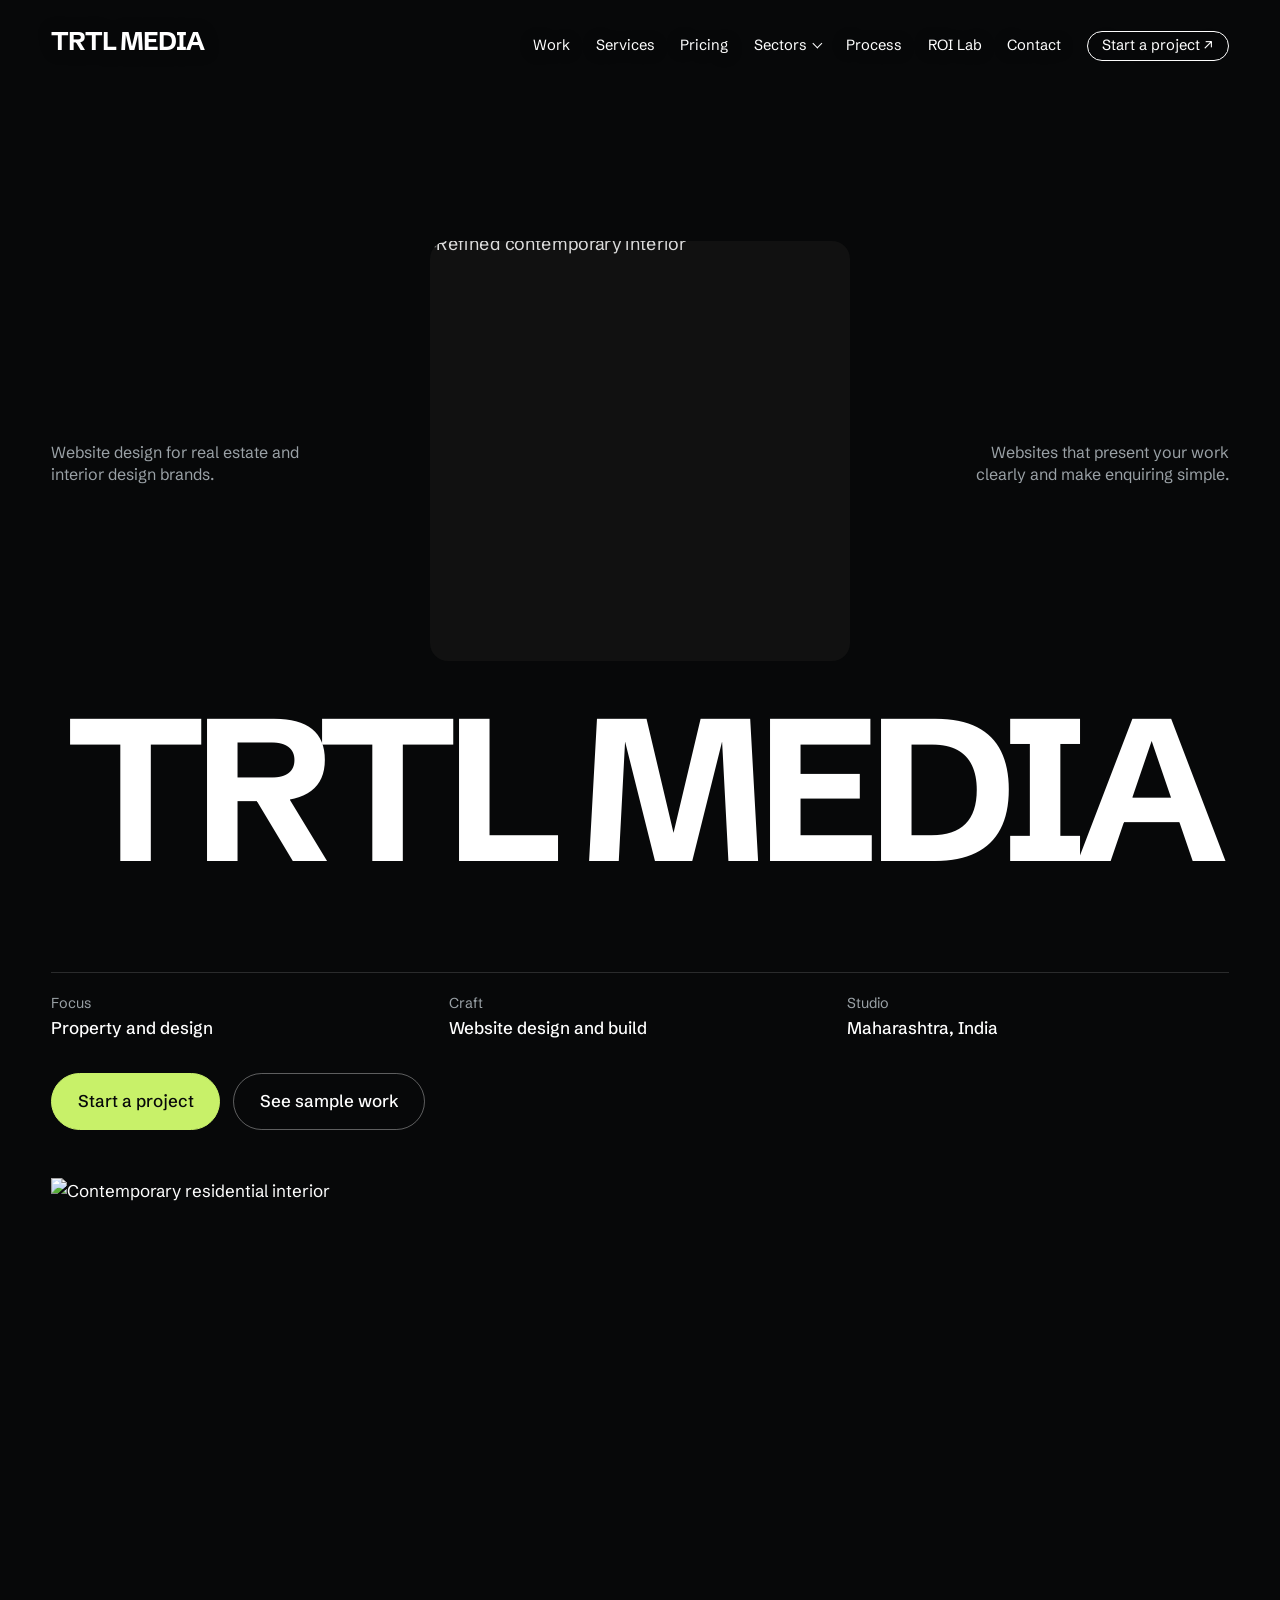
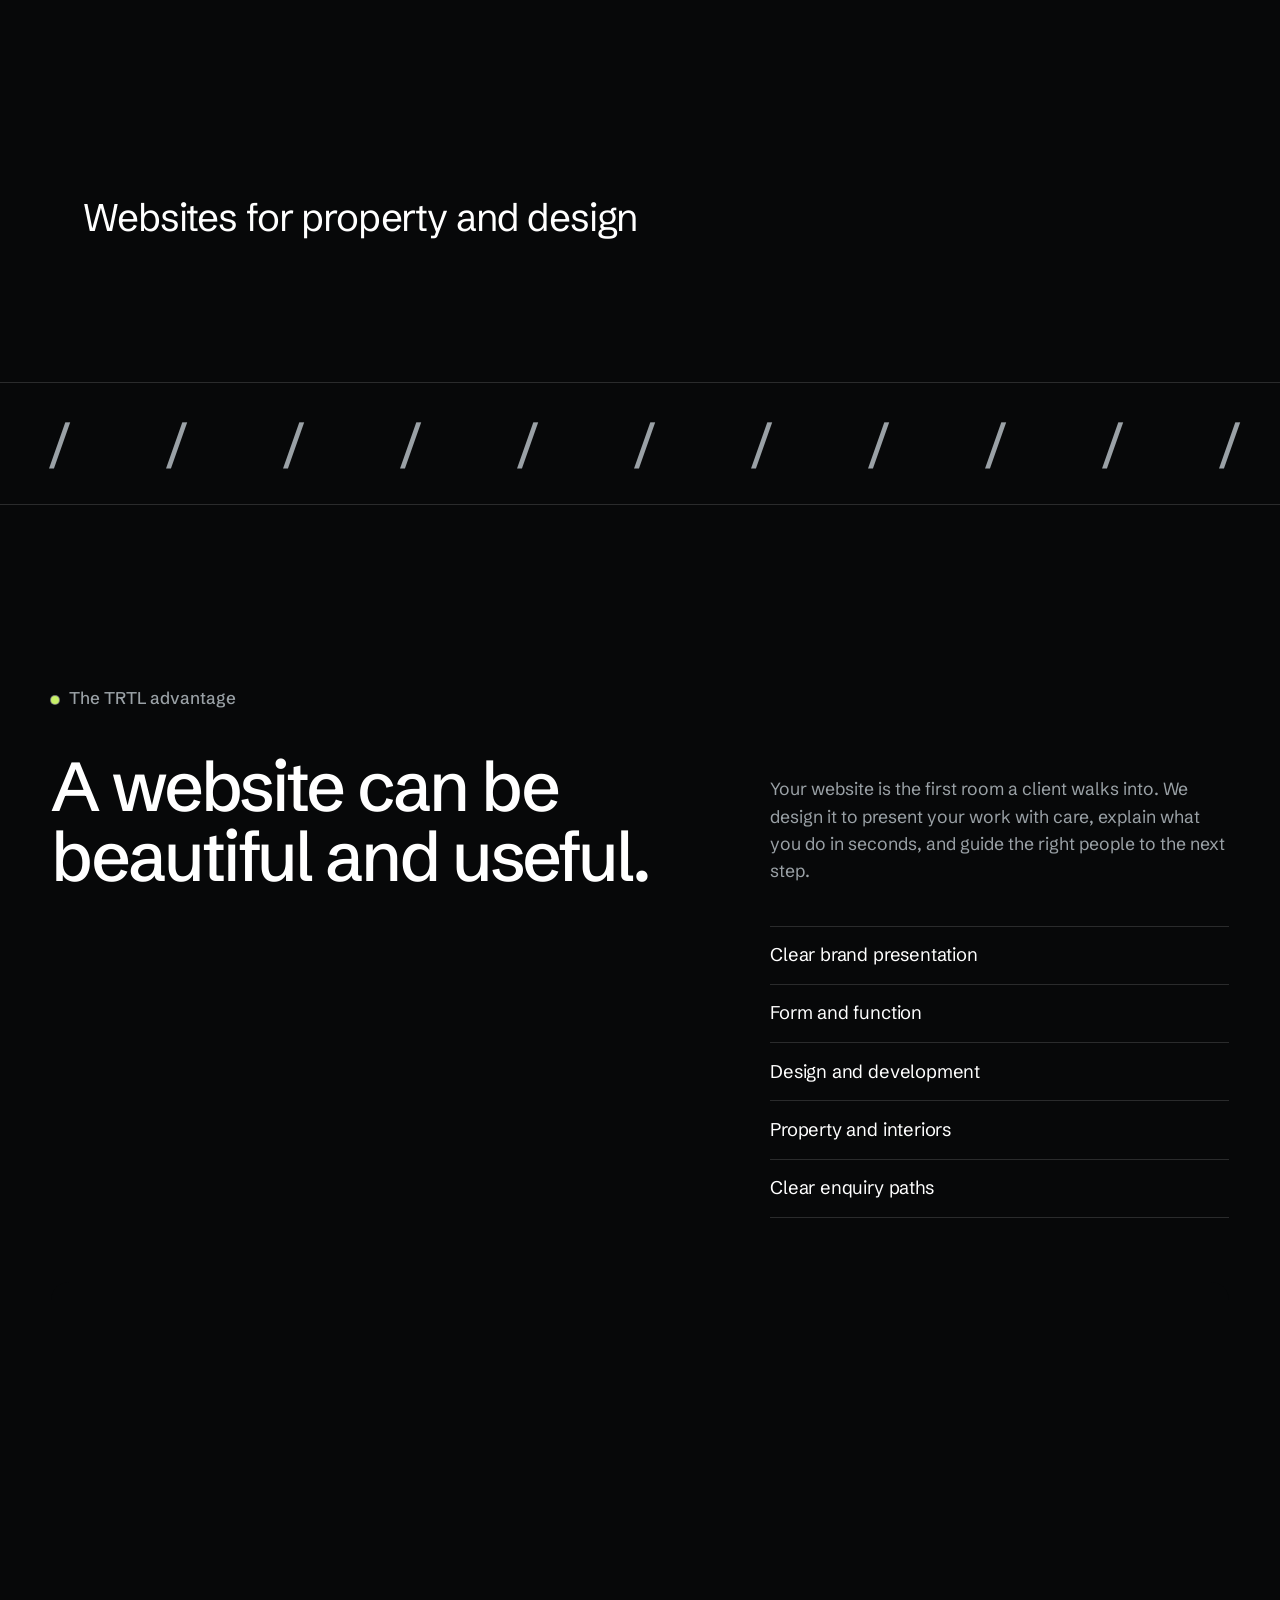
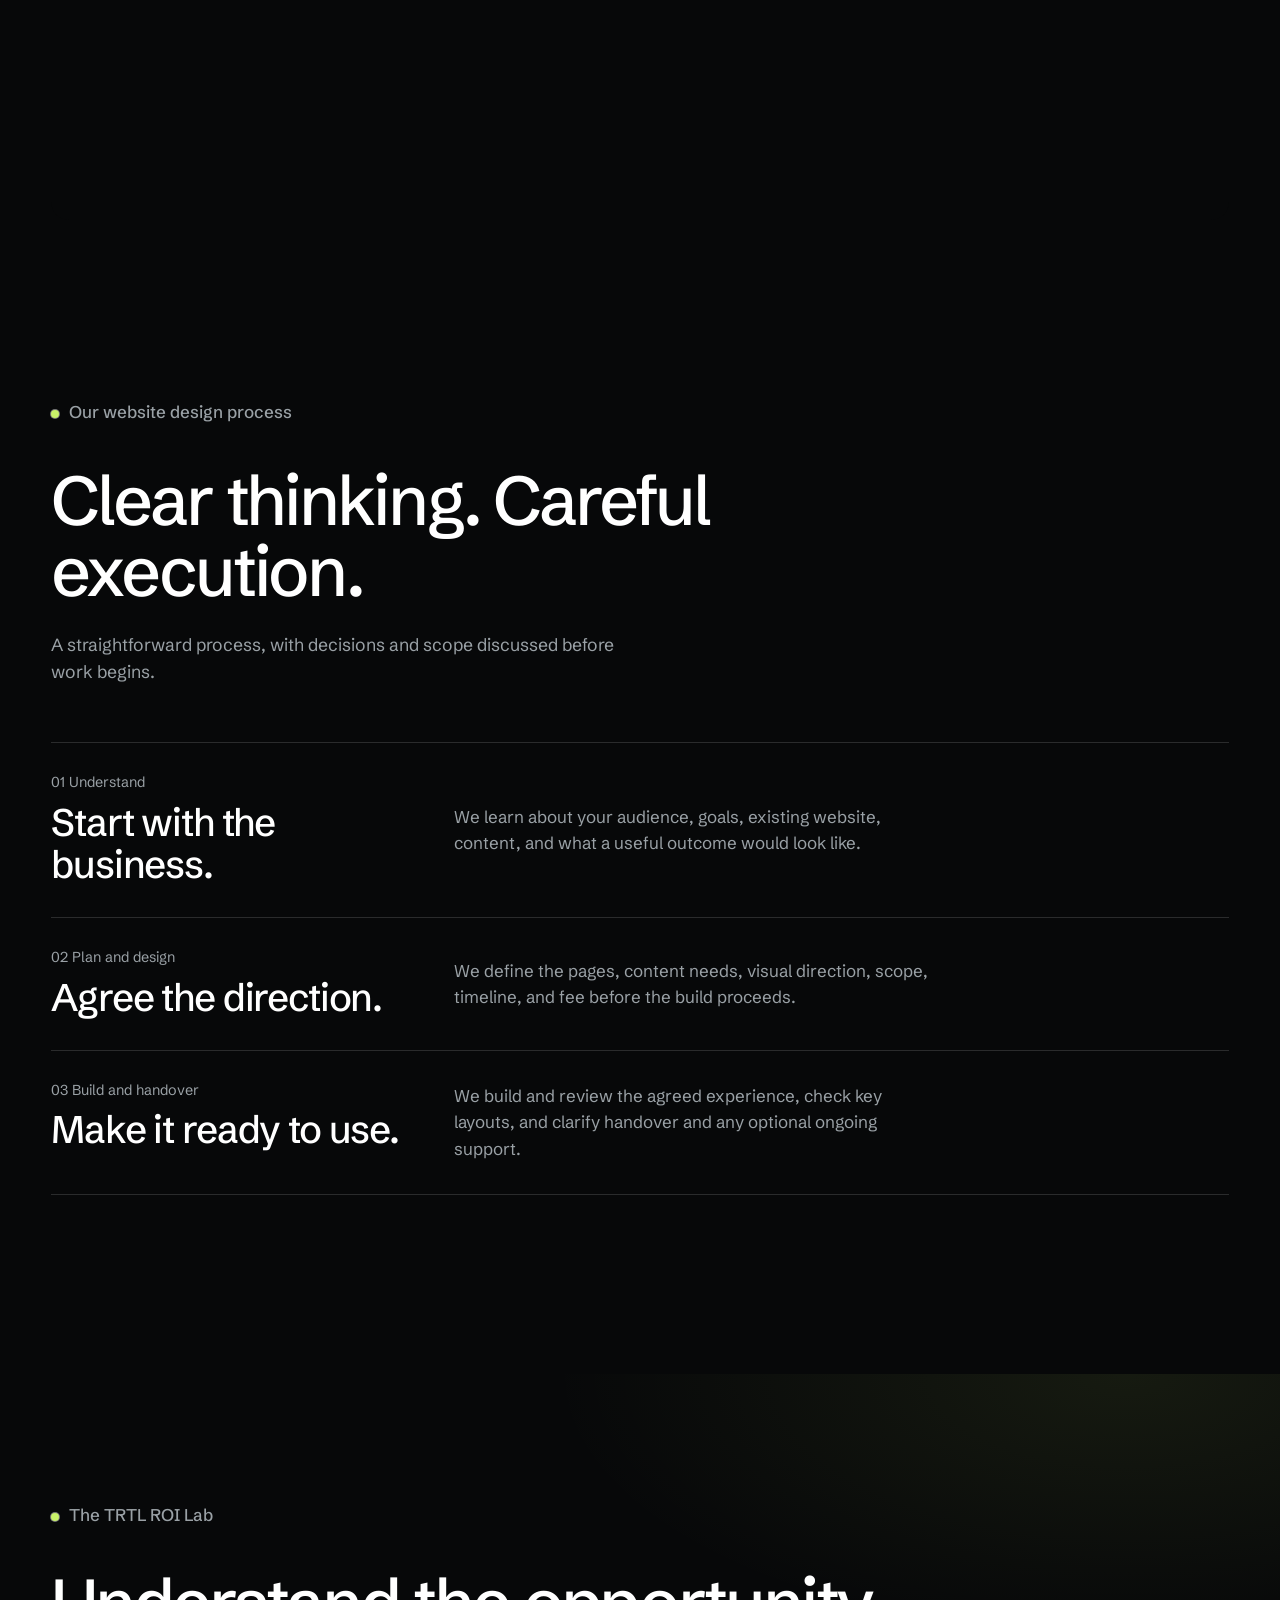
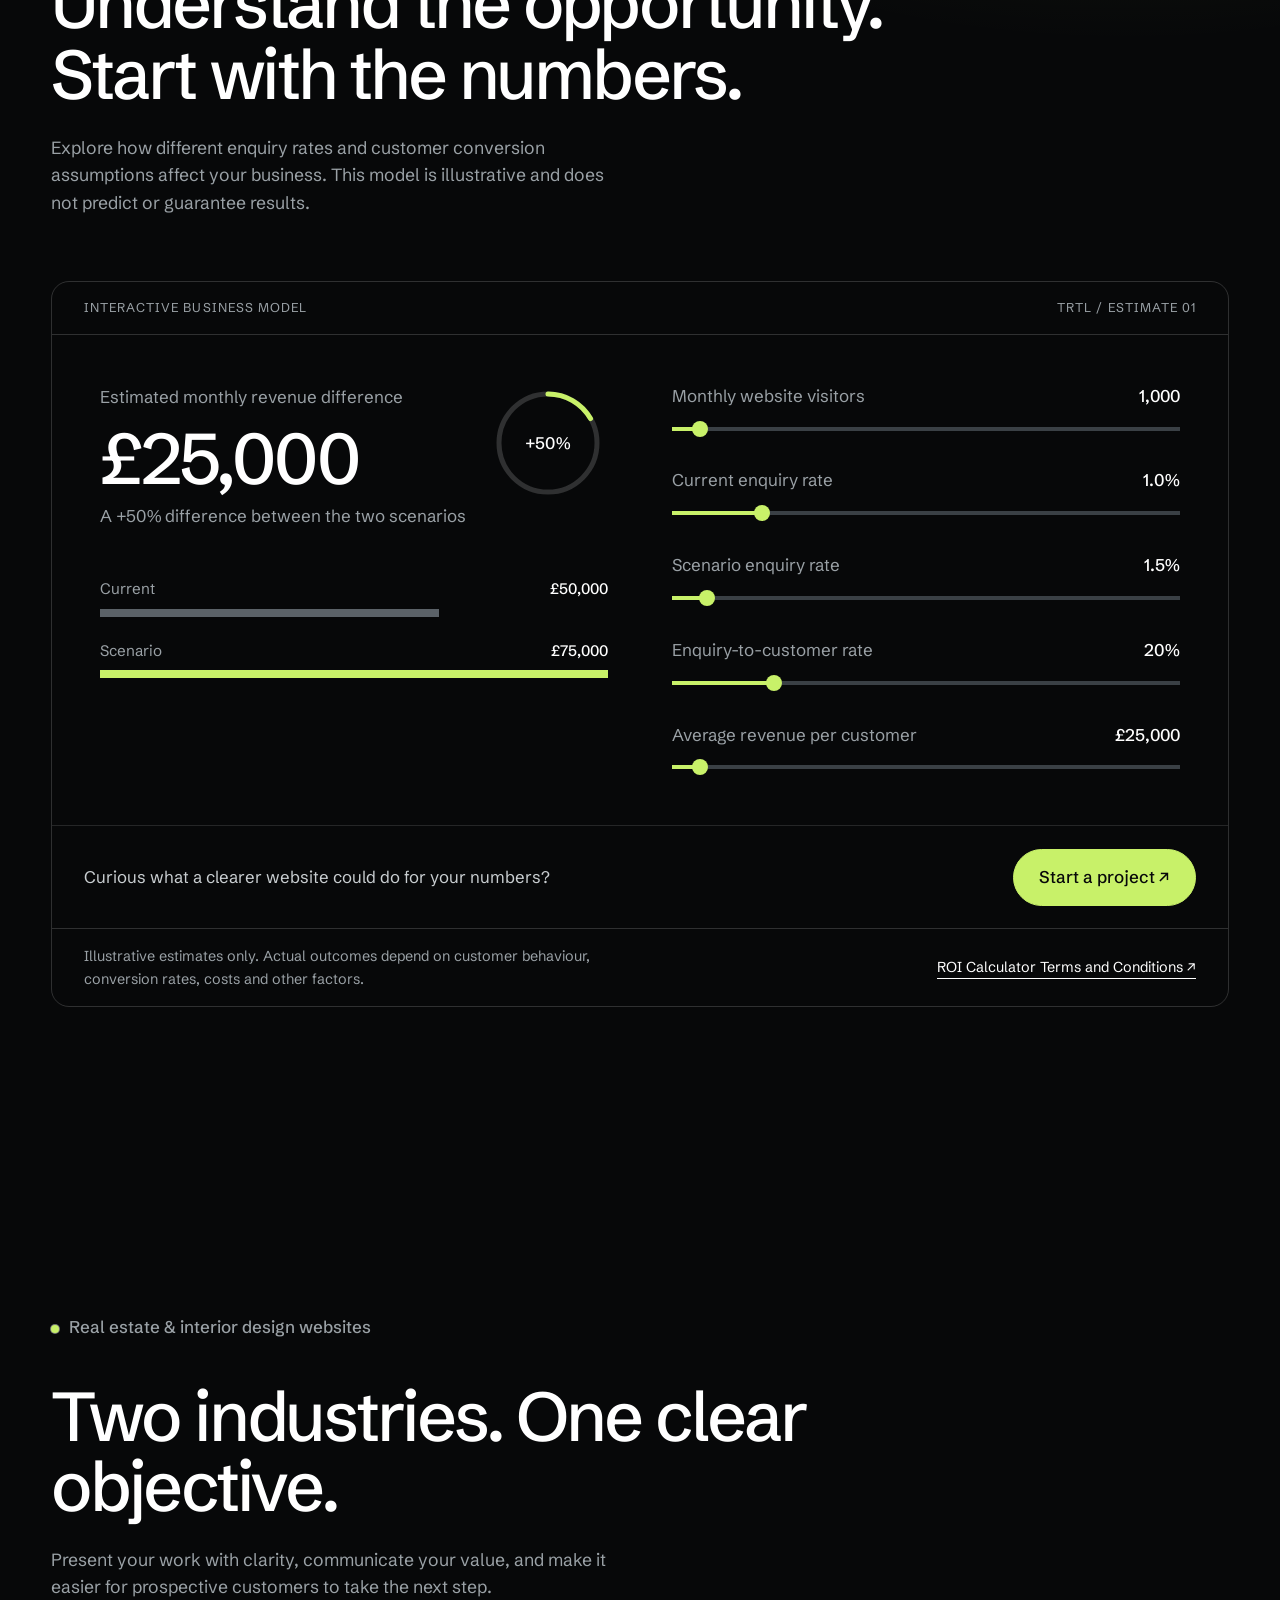
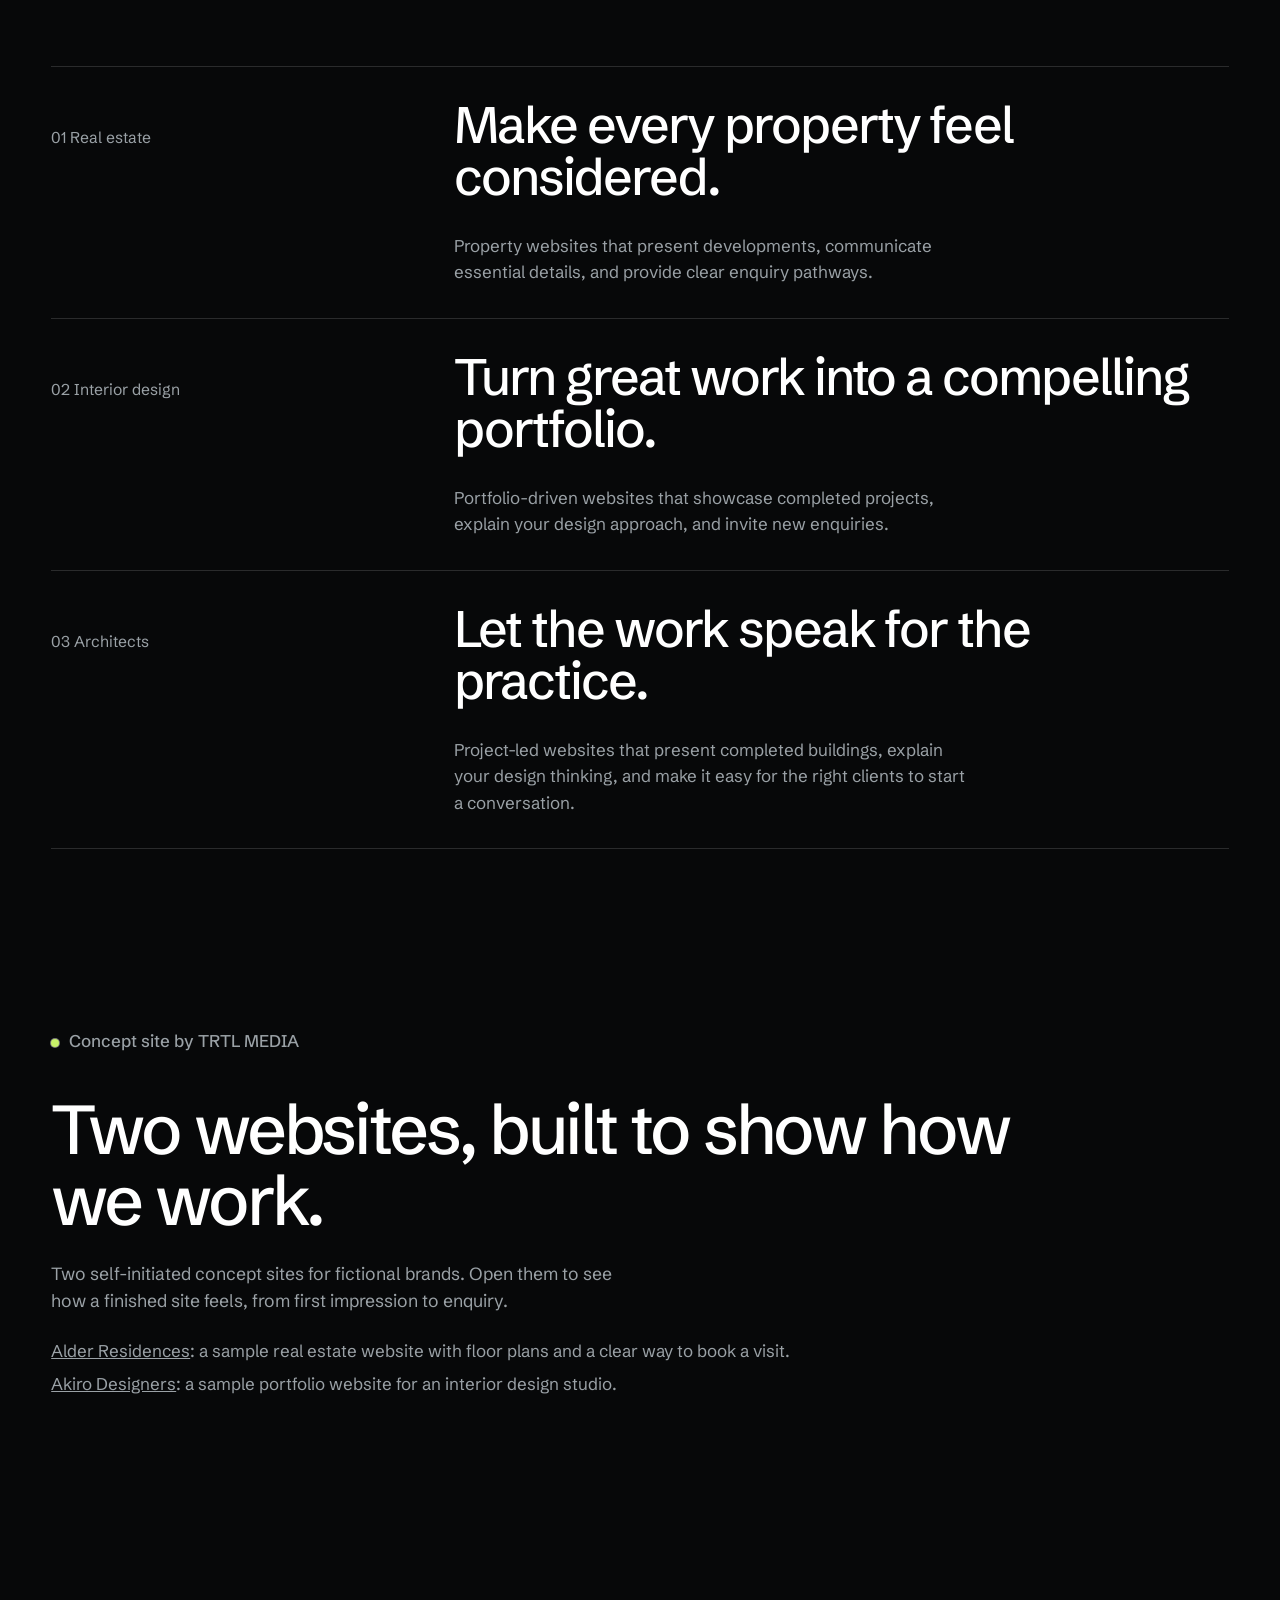
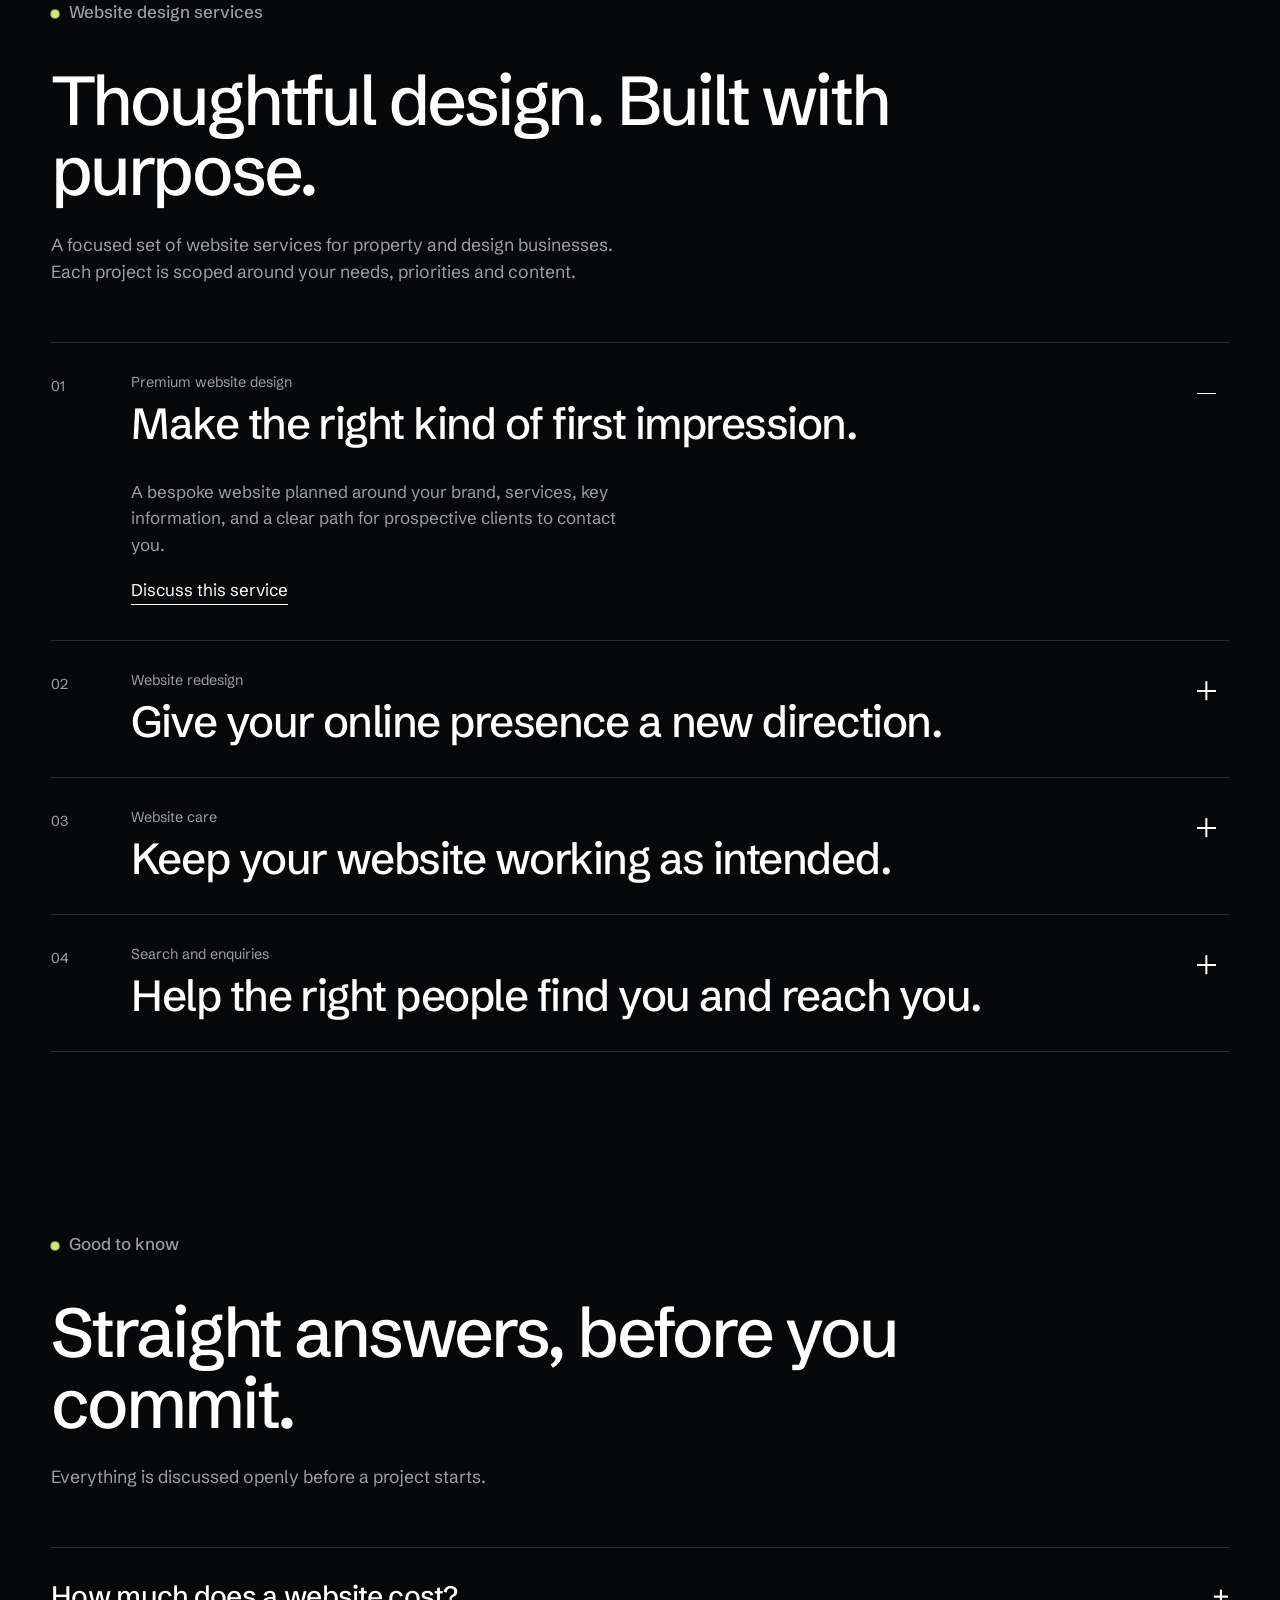
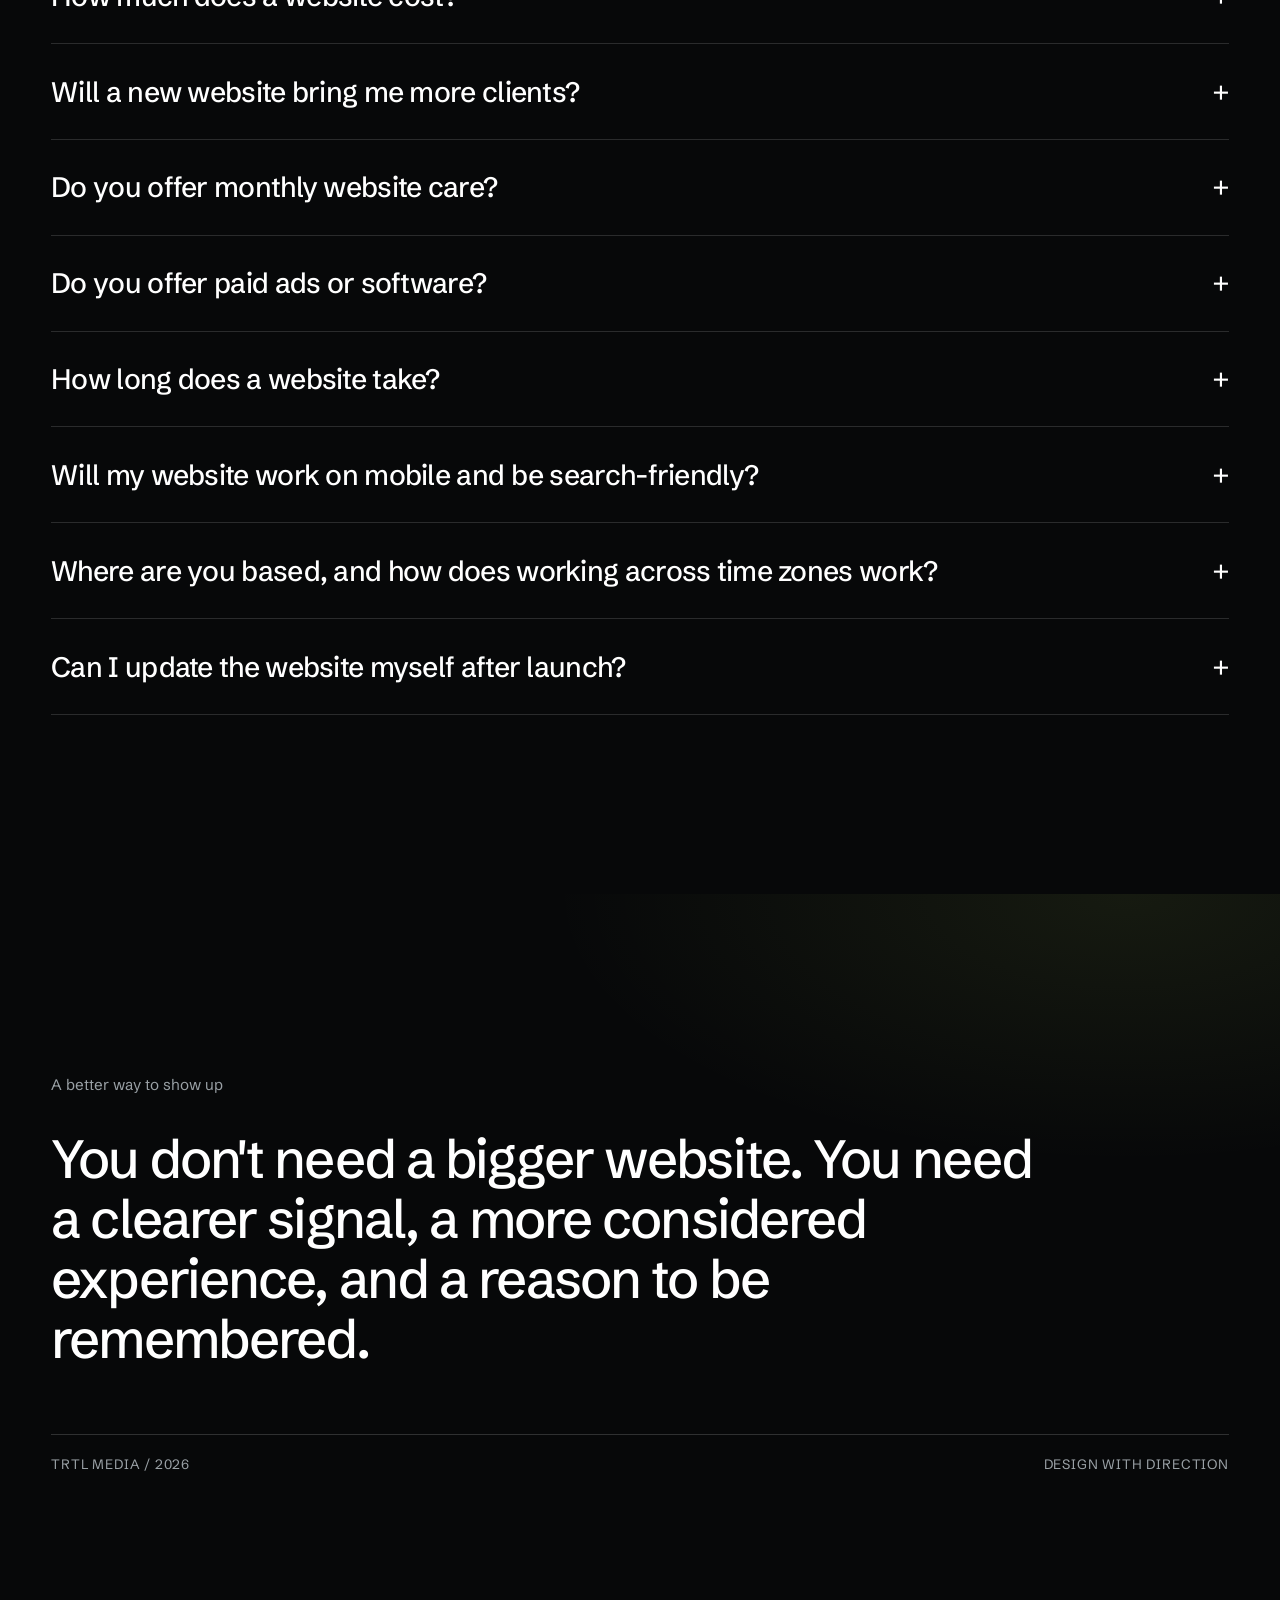
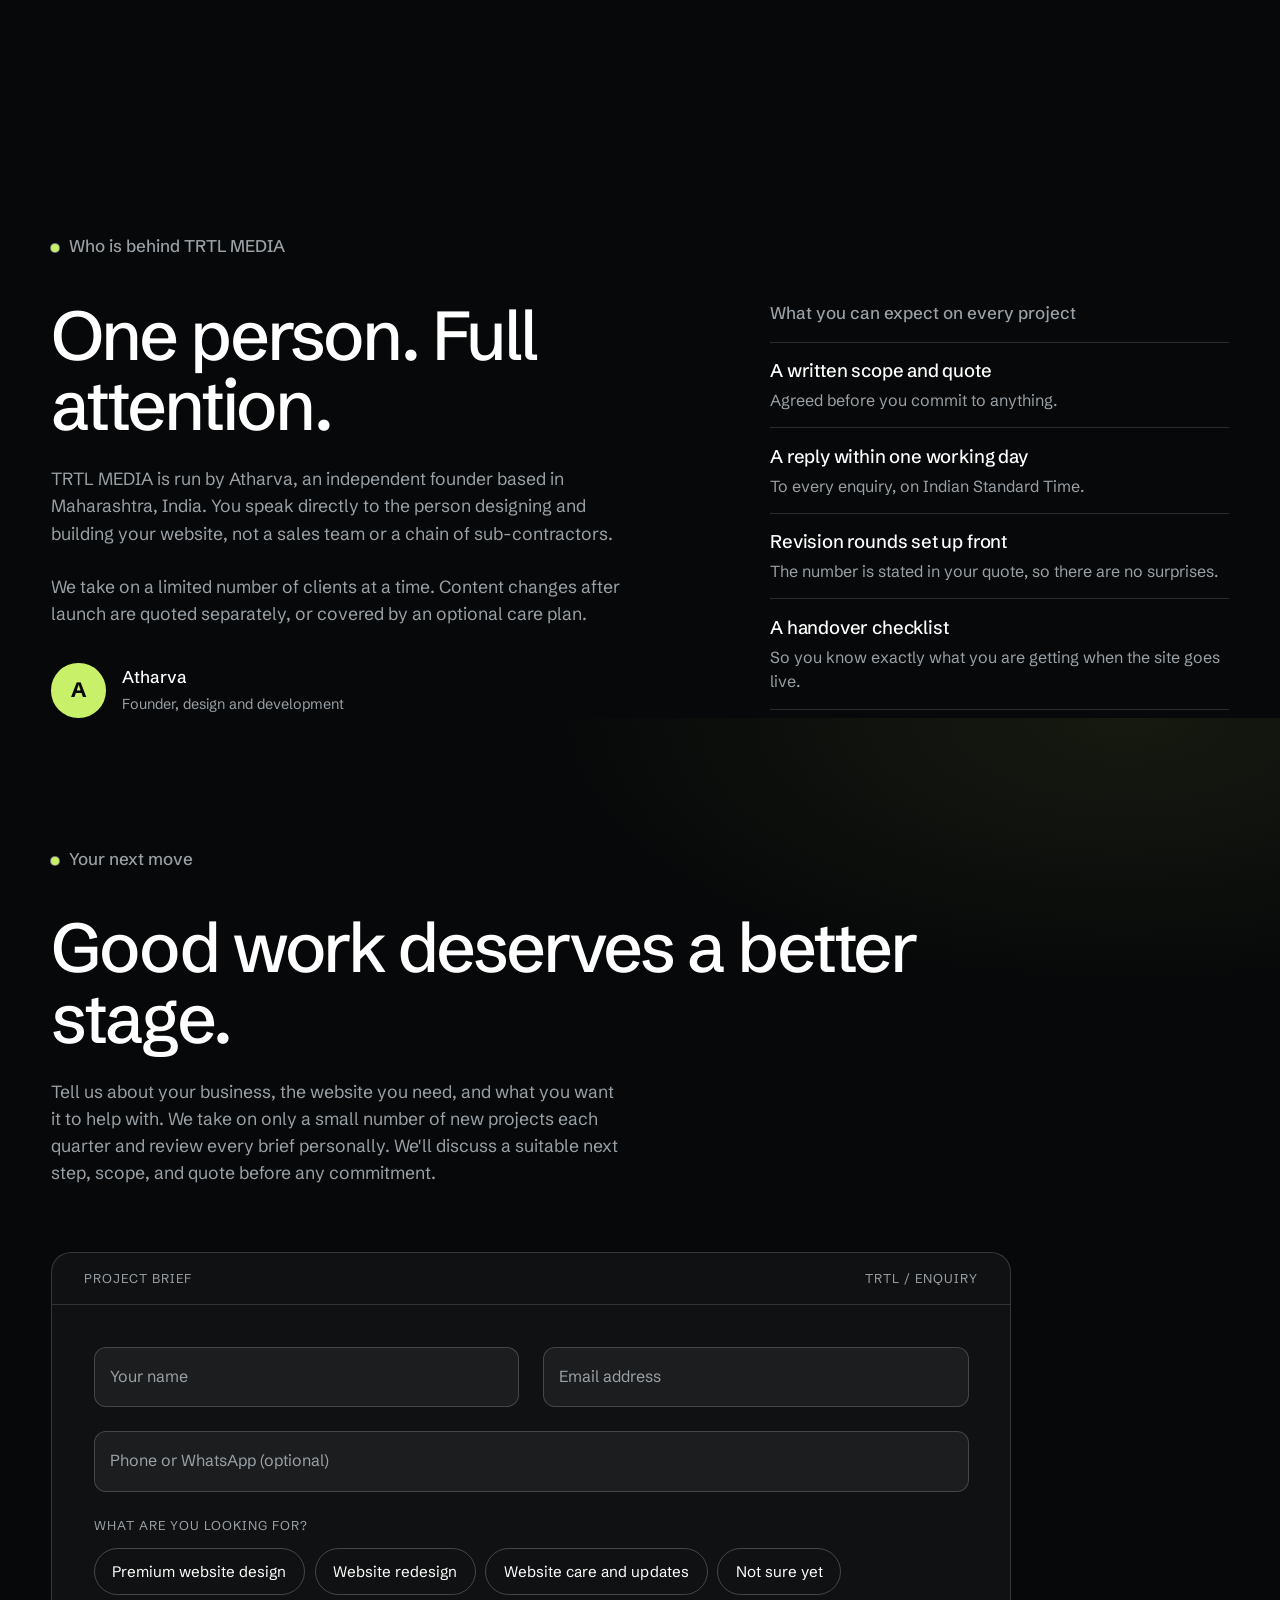
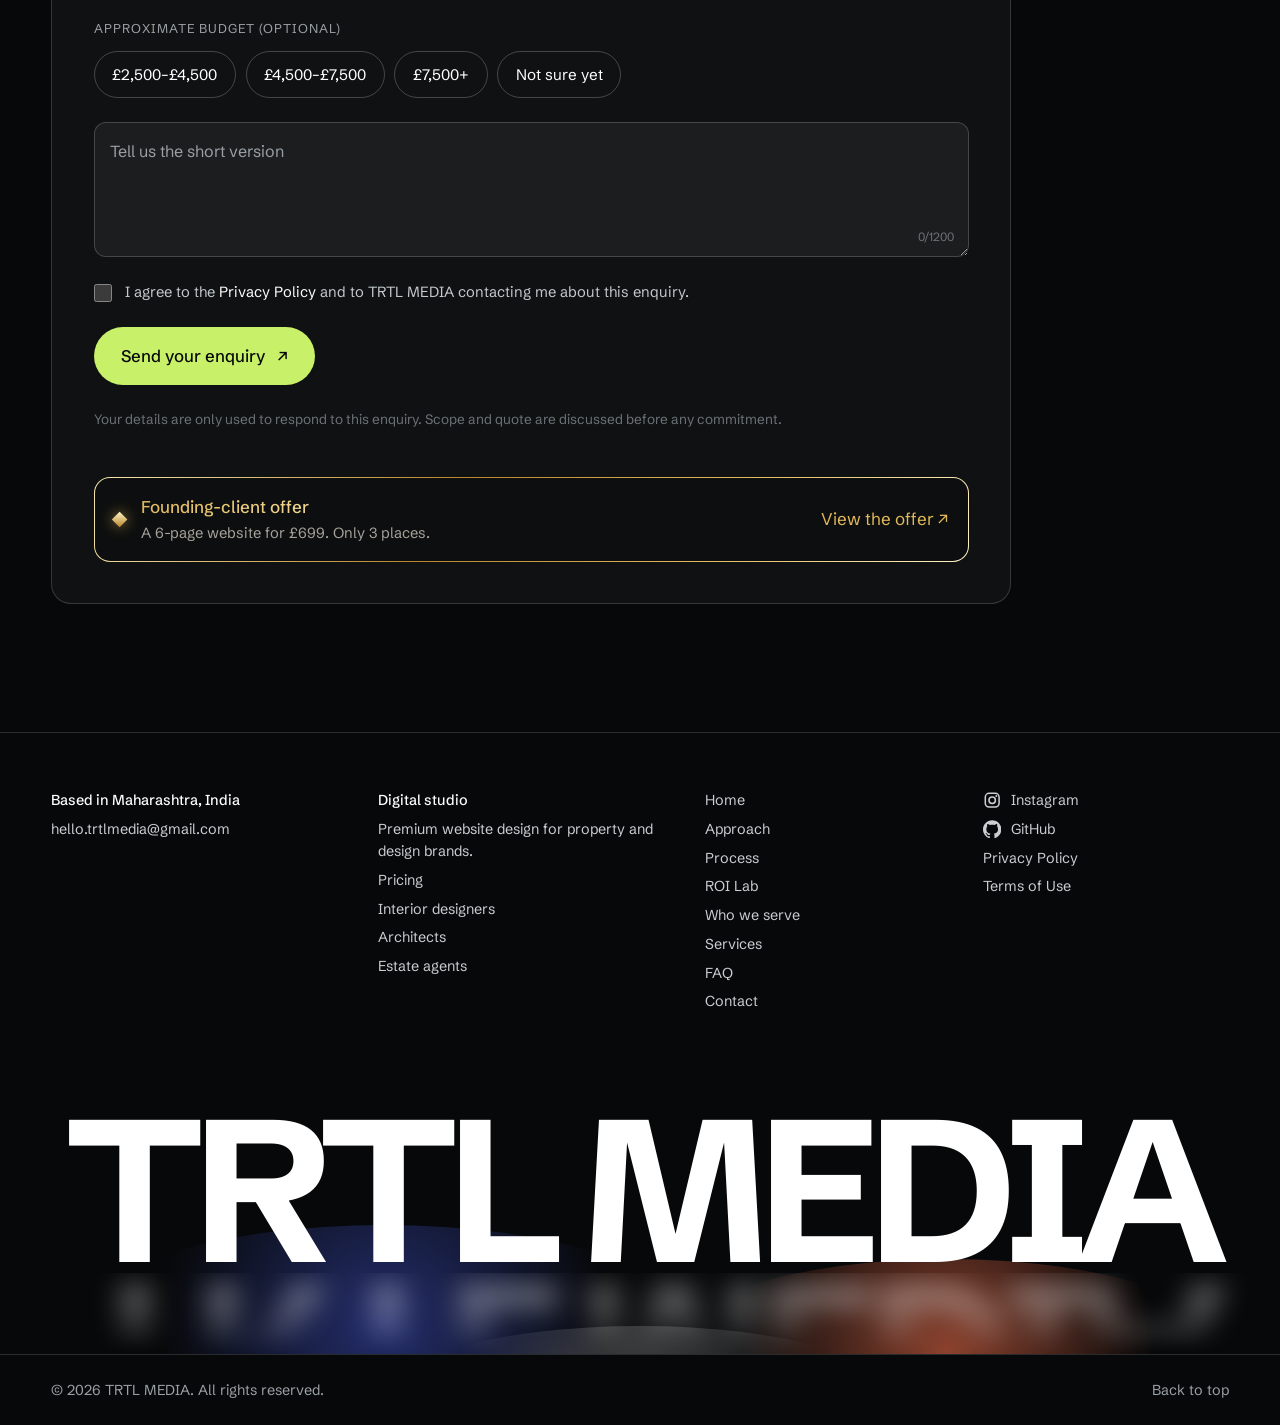
==== commit 5335889f: "Fix mobile colours, bottom gap, header, tap box, back links" ====
--- a/index.html
+++ b/index.html
@@ -3,6 +3,7 @@
 <head>
 <meta charset="utf-8">
 <meta name="viewport" content="width=device-width, initial-scale=1">
+<meta name="color-scheme" content="dark">
 <meta name="theme-color" content="#111315">
 <title>Website Design for Property &amp; Interior Design Brands | TRTL MEDIA</title>
 <meta name="description" content="Premium website design for real estate, architecture and interior design brands. An independent studio in Maharashtra, India, working with UK and international clients.">
@@ -30,7 +31,7 @@
 <script src="offer-config.js"></script>
 <script>(function(){var o=window.TRTL_OFFER;if(!o||o.approved>=o.limit)document.documentElement.classList.add("offer-closed")})()</script>
 <link rel="stylesheet" href="style.css">
-<script type="application/ld+json">{"@context":"https://schema.org","@type":"ProfessionalService","name":"TRTL MEDIA""url":"https://atharvaaapate.github.io/TRTLMEDIA.com/","email":"hello.trtlmedia@gmail.com","description":"Website design and redesign for real estate, interior design, architecture and property-led businesses.","areaServed":["GB","IN"],"address":{"@type":"PostalAddress","addressRegion":"Maharashtra","addressCountry":"IN"},"knowsAbout":["Website design","Website redesign","Real estate websites","Interior design portfolio websites"],"sameAs":["https://instagram.com/trtlmedia"],"makesOffer":[{"@type":"Offer","itemOffered":{"@type":"Service","name":"Premium website design"}},{"@type":"Offer","itemOffered":{"@type":"Service","name":"Website redesign"}},{"@type":"Offer","itemOffered":{"@type":"Service","name":"Website care"}},{"@type":"Offer","itemOffered":{"@type":"Service","name":"Local search setup"}},{"@type":"Offer","itemOffered":{"@type":"Service","name":"Enquiry automation"}}]}</script>
+<script type="application/ld+json">{"@context":"https://schema.org","@type":"ProfessionalService","name":"TRTL MEDIA","url":"https://atharvaaapate.github.io/TRTLMEDIA.com/","email":"hello.trtlmedia@gmail.com","description":"Website design and redesign for real estate, interior design, architecture and property-led businesses.","areaServed":["GB","IN"],"address":{"@type":"PostalAddress","addressRegion":"Maharashtra","addressCountry":"IN"},"knowsAbout":["Website design","Website redesign","Real estate websites","Interior design portfolio websites"],"sameAs":["https://instagram.com/trtlmedia"],"makesOffer":[{"@type":"Offer","itemOffered":{"@type":"Service","name":"Premium website design"}},{"@type":"Offer","itemOffered":{"@type":"Service","name":"Website redesign"}},{"@type":"Offer","itemOffered":{"@type":"Service","name":"Website care"}},{"@type":"Offer","itemOffered":{"@type":"Service","name":"Local search setup"}},{"@type":"Offer","itemOffered":{"@type":"Service","name":"Enquiry automation"}}]}</script>
 
 </head>
 <body>
--- a/style.css
+++ b/style.css
@@ -710,3 +710,25 @@
 .foot-cols a::after,.foot-bar a::after{content:"";position:absolute;left:0;bottom:-3px;height:1px;width:100%;background:currentColor;transform:scaleX(0);transform-origin:right;transition:transform .5s cubic-bezier(.2,.7,.1,1)}
 .foot-cols a:hover::after,.foot-cols a:focus-visible::after,.foot-bar a:hover::after,.foot-bar a:focus-visible::after{transform:scaleX(1);transform-origin:left}
 @media (prefers-reduced-motion:reduce){.foot-cols a::after,.foot-bar a::after{transition:none}}
+
+/* ---- fix: dull colours on phones ---- */
+:root{color-scheme:dark}
+@media (hover:none){
+  .hero-photo img{filter:none}
+  .rows:hover .row{opacity:1}
+  .row:hover h3{transform:none}
+  .dock-r:hover .dk:not(:hover){opacity:1}
+}
+/* ---- fix: extra blank space at the bottom (scroll thread no longer stretches the page) ---- */
+body{position:relative}
+.thr-box{position:absolute;left:0;top:0;right:0;bottom:0;z-index:2;pointer-events:none;overflow:hidden}
+.thr{position:absolute;left:0;top:0;width:auto;height:auto;overflow:visible}
+/* ---- fix: header hides completely (not clickable) after the hero ---- */
+.top{animation:topIn 1s .2s backwards;transition:opacity .45s ease,visibility 0s}
+@keyframes topIn{from{opacity:0}}
+.top.gone,.top.gone~.dd{opacity:0;visibility:hidden;pointer-events:none;transition:opacity .45s ease,visibility 0s .45s}
+
+/* ---- fix: no blue tap/click box ---- */
+*{-webkit-tap-highlight-color:transparent}
+button,summary,.btn,.nav-cta,.dd-btn,.acc button,.send,.opts span,.mn-btn,.o-btn{-webkit-user-select:none;user-select:none;touch-action:manipulation}
+:focus:not(:focus-visible){outline:none}
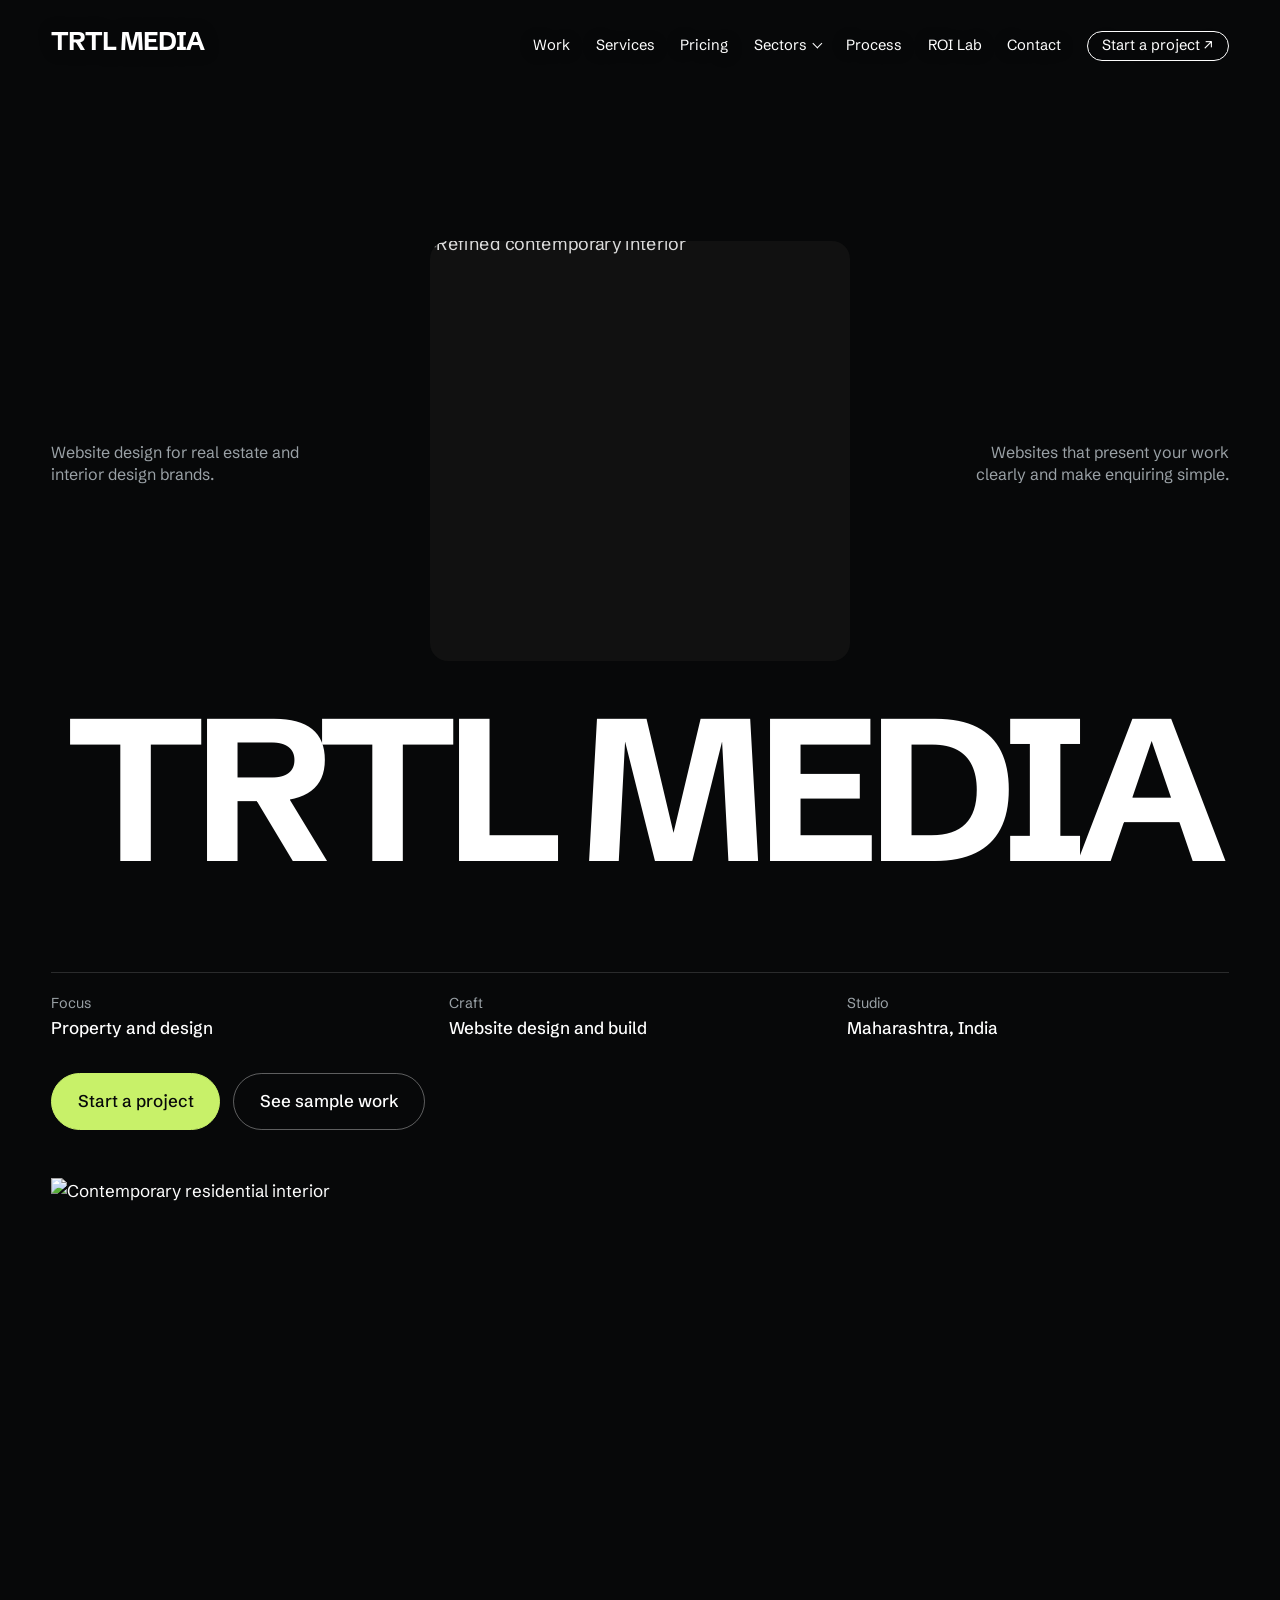
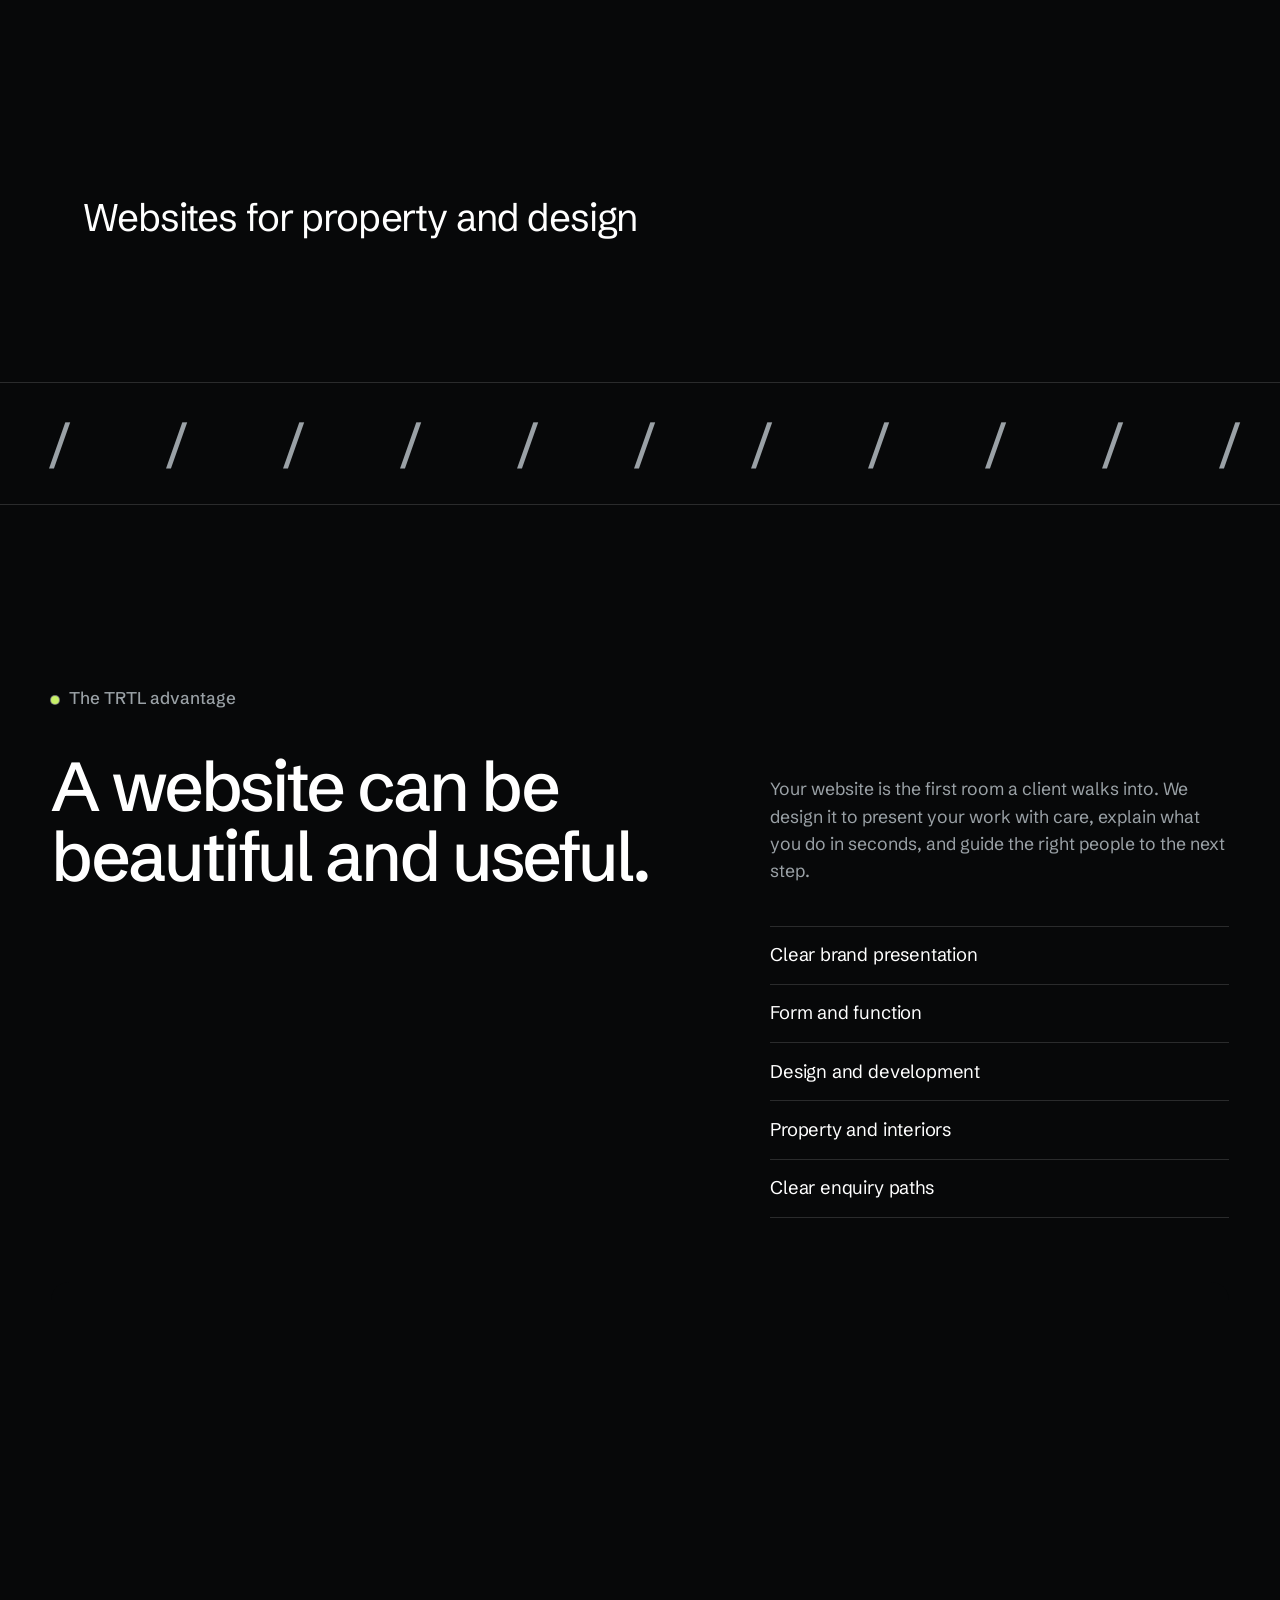
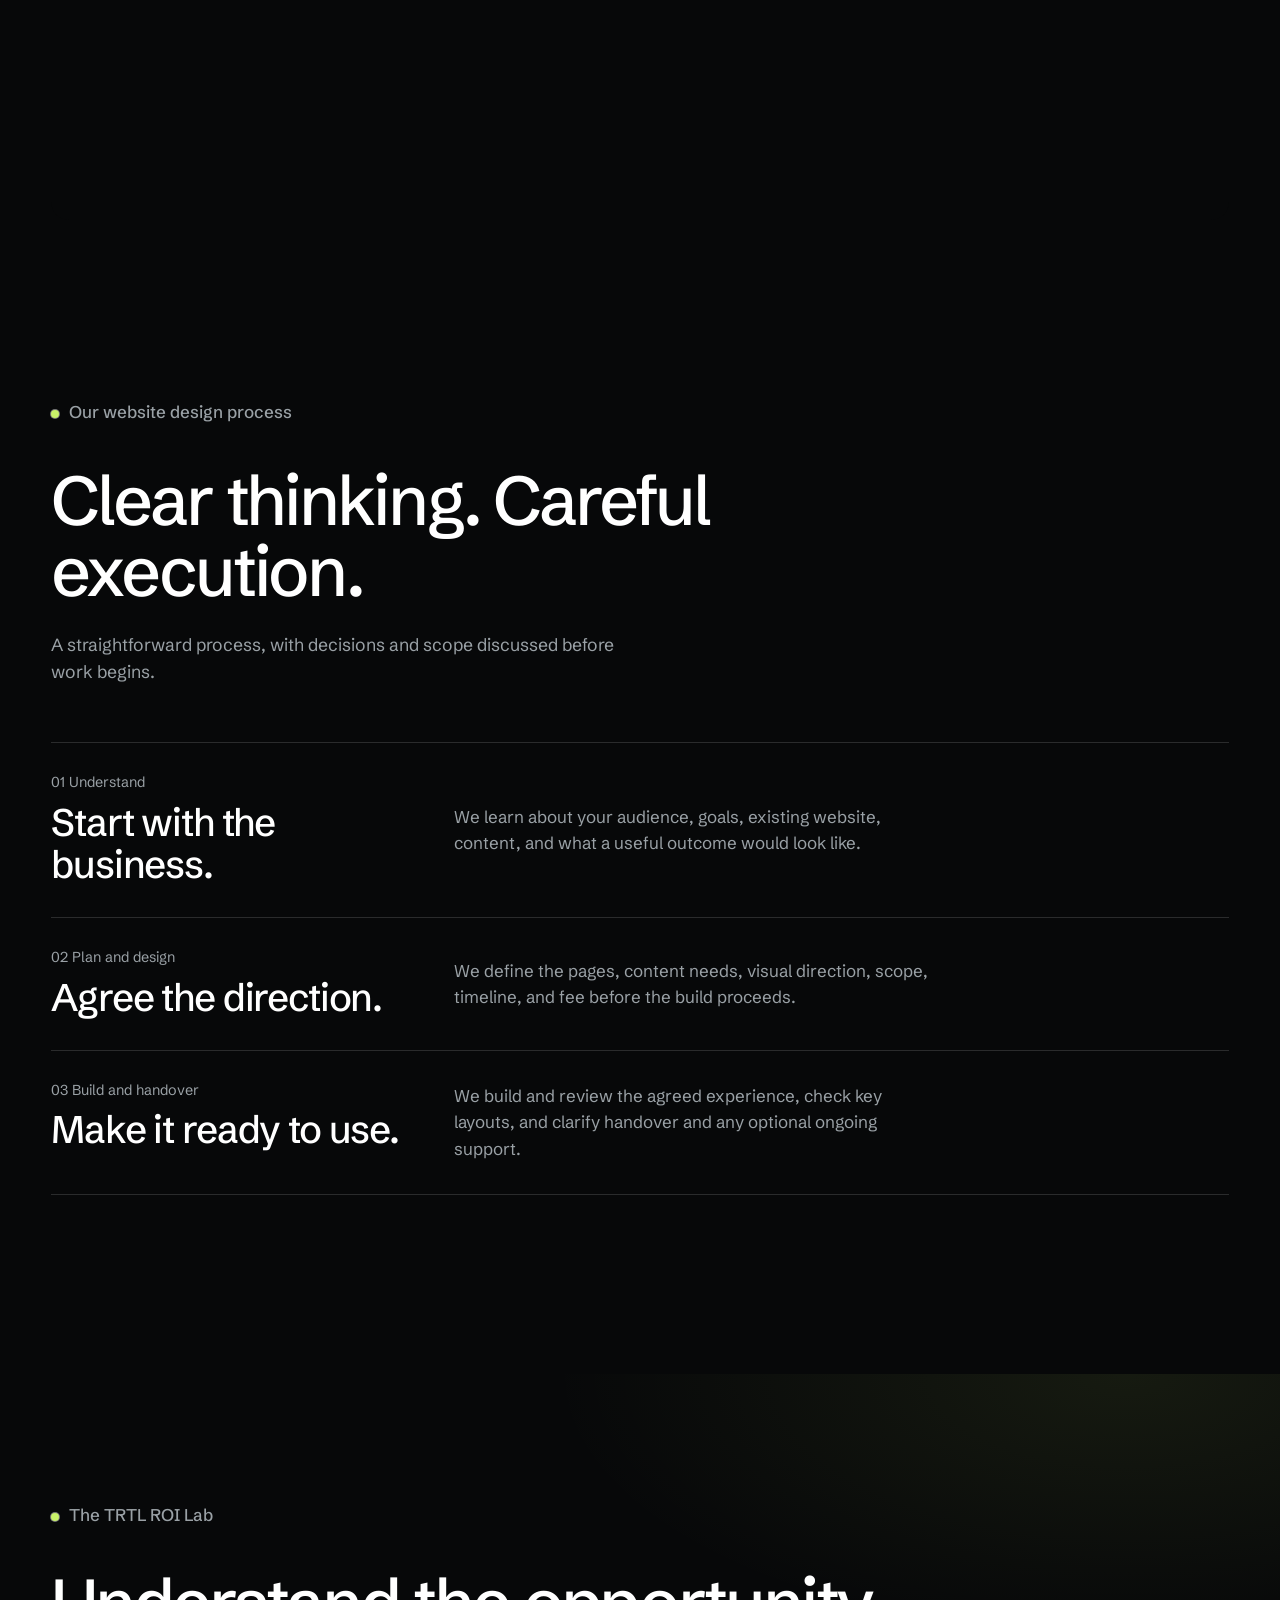
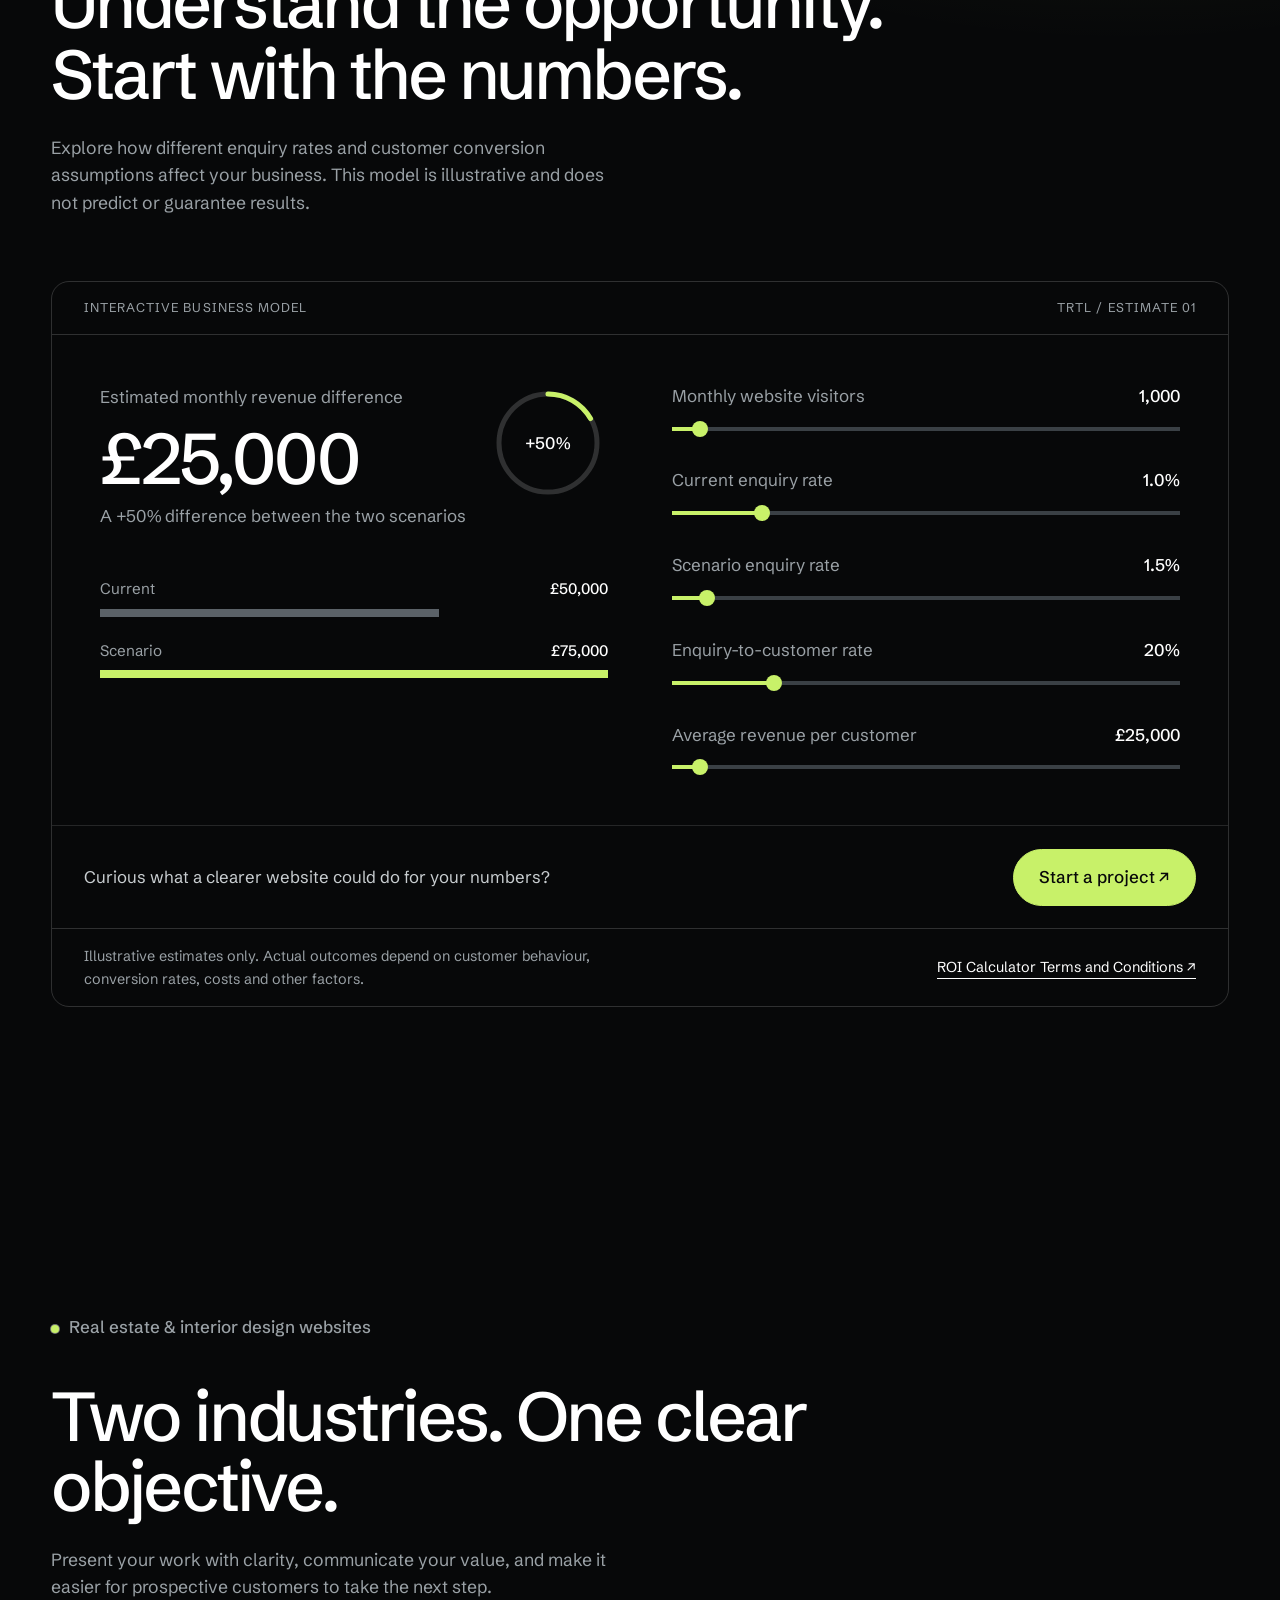
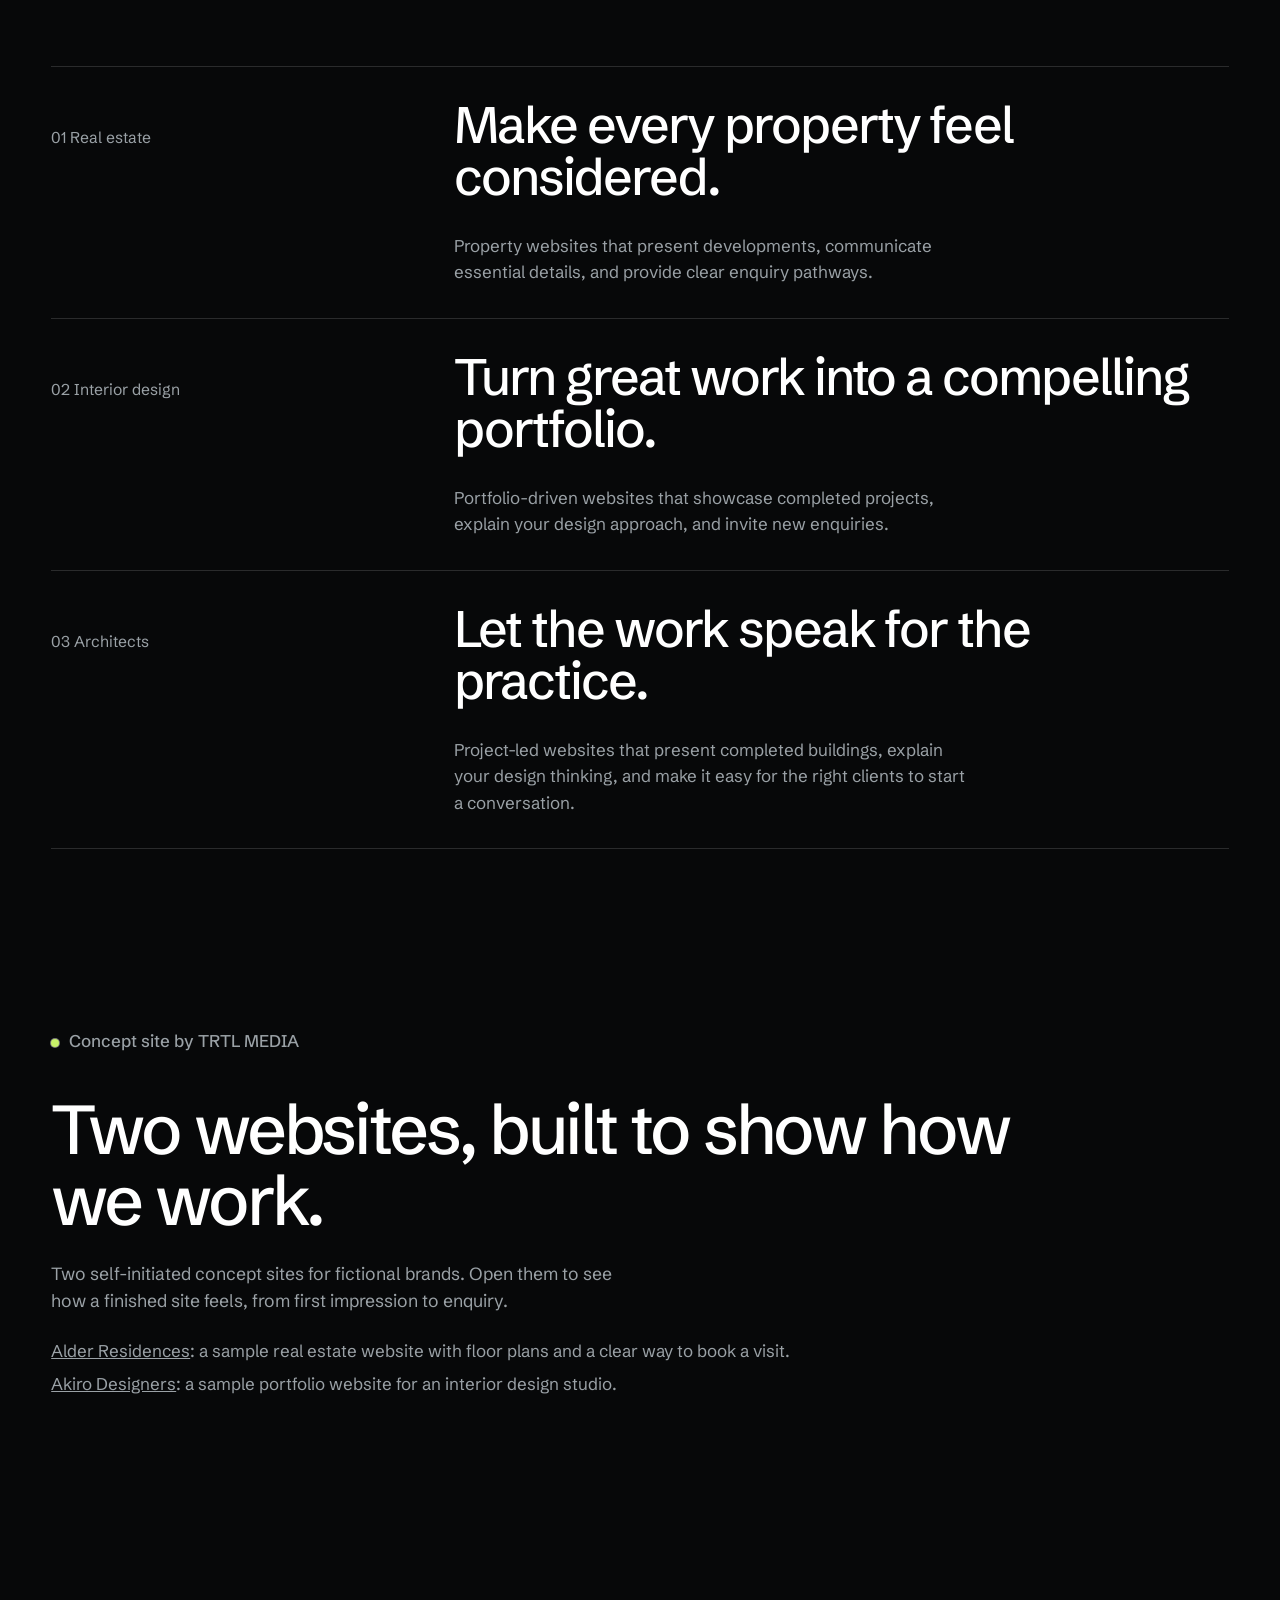
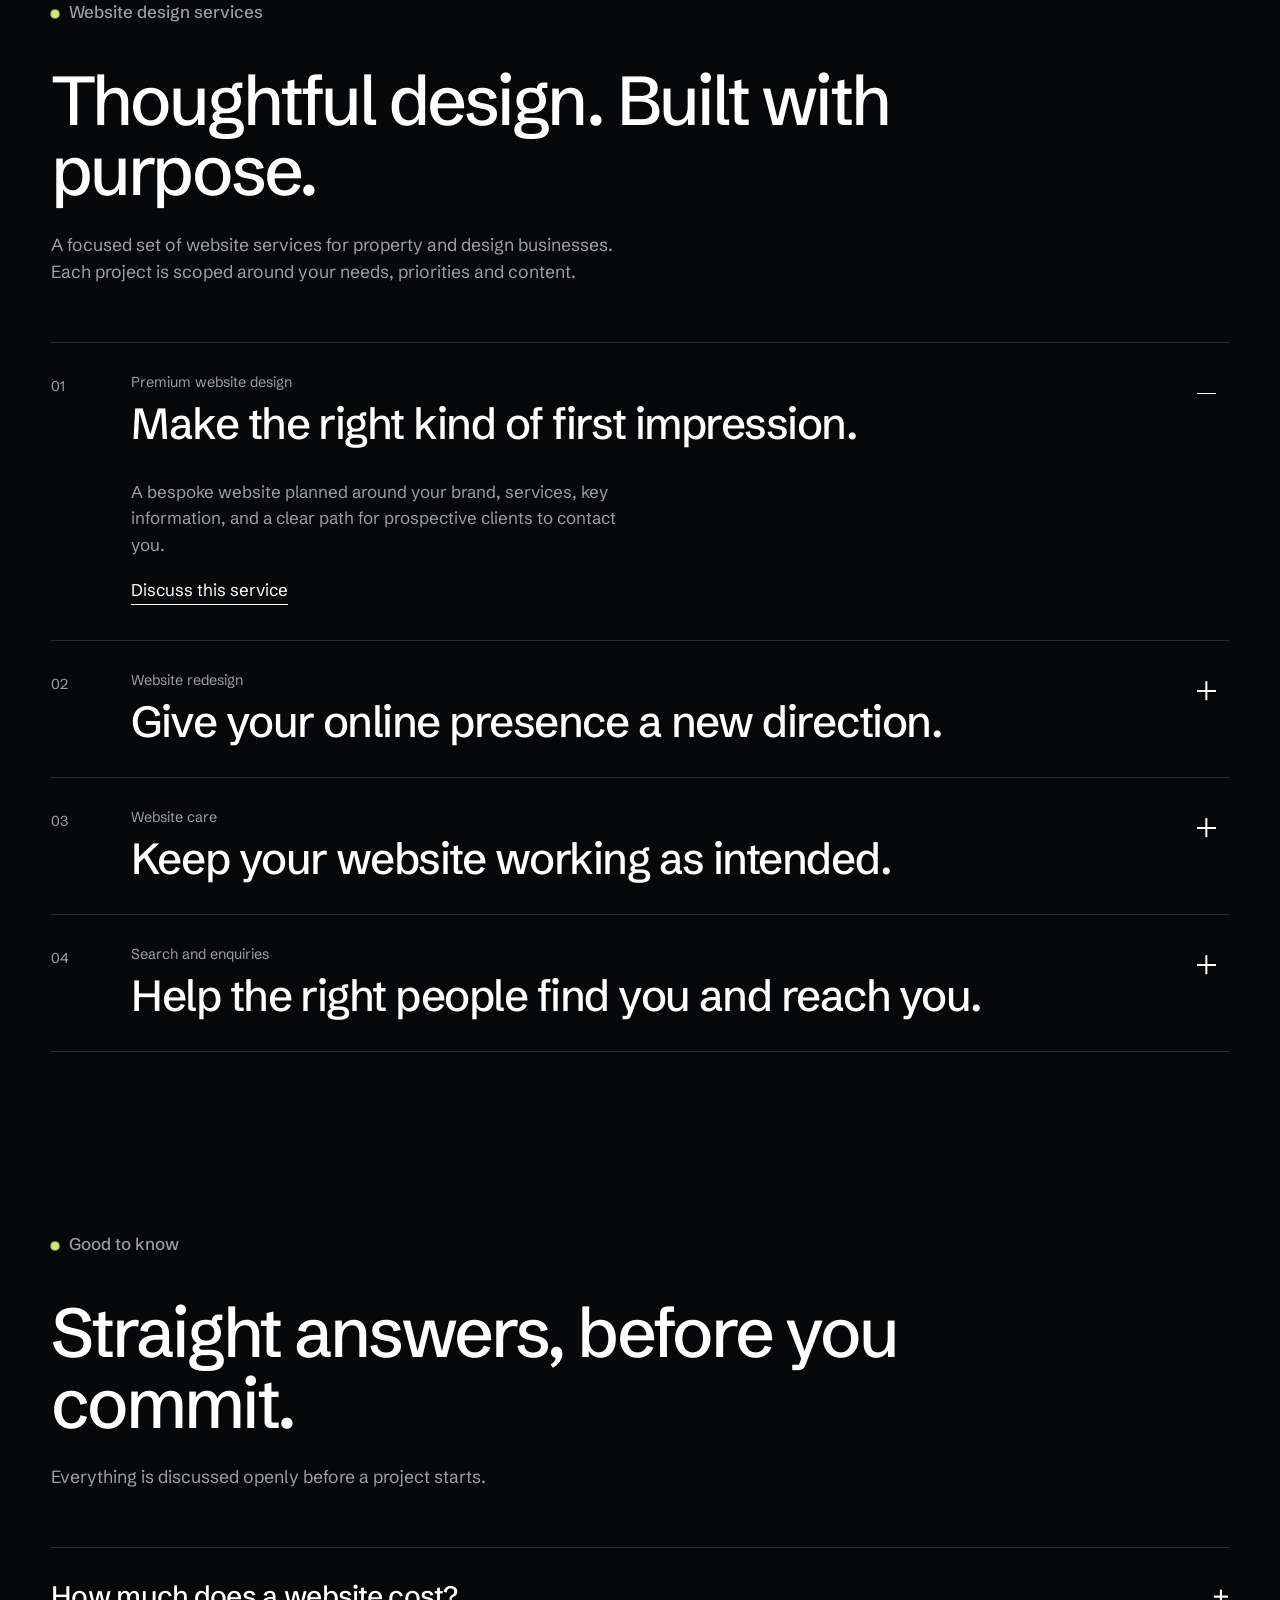
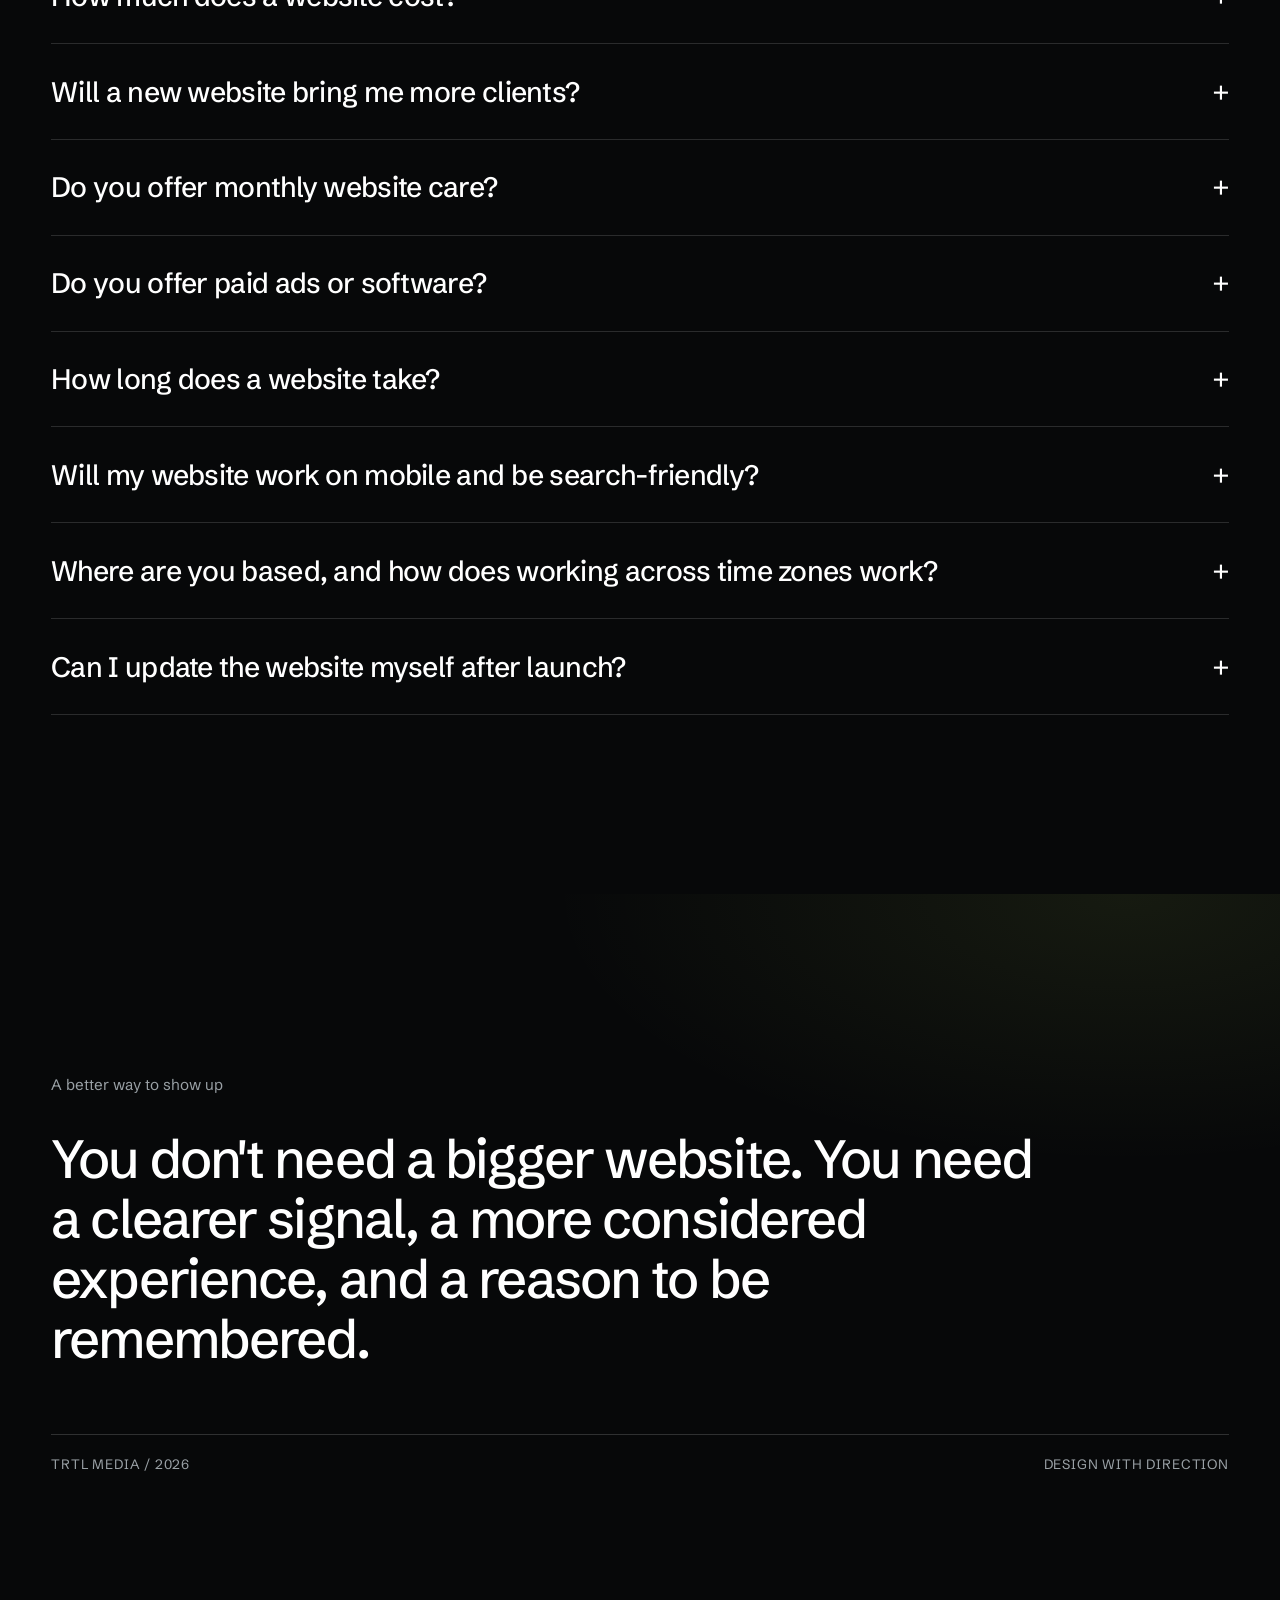
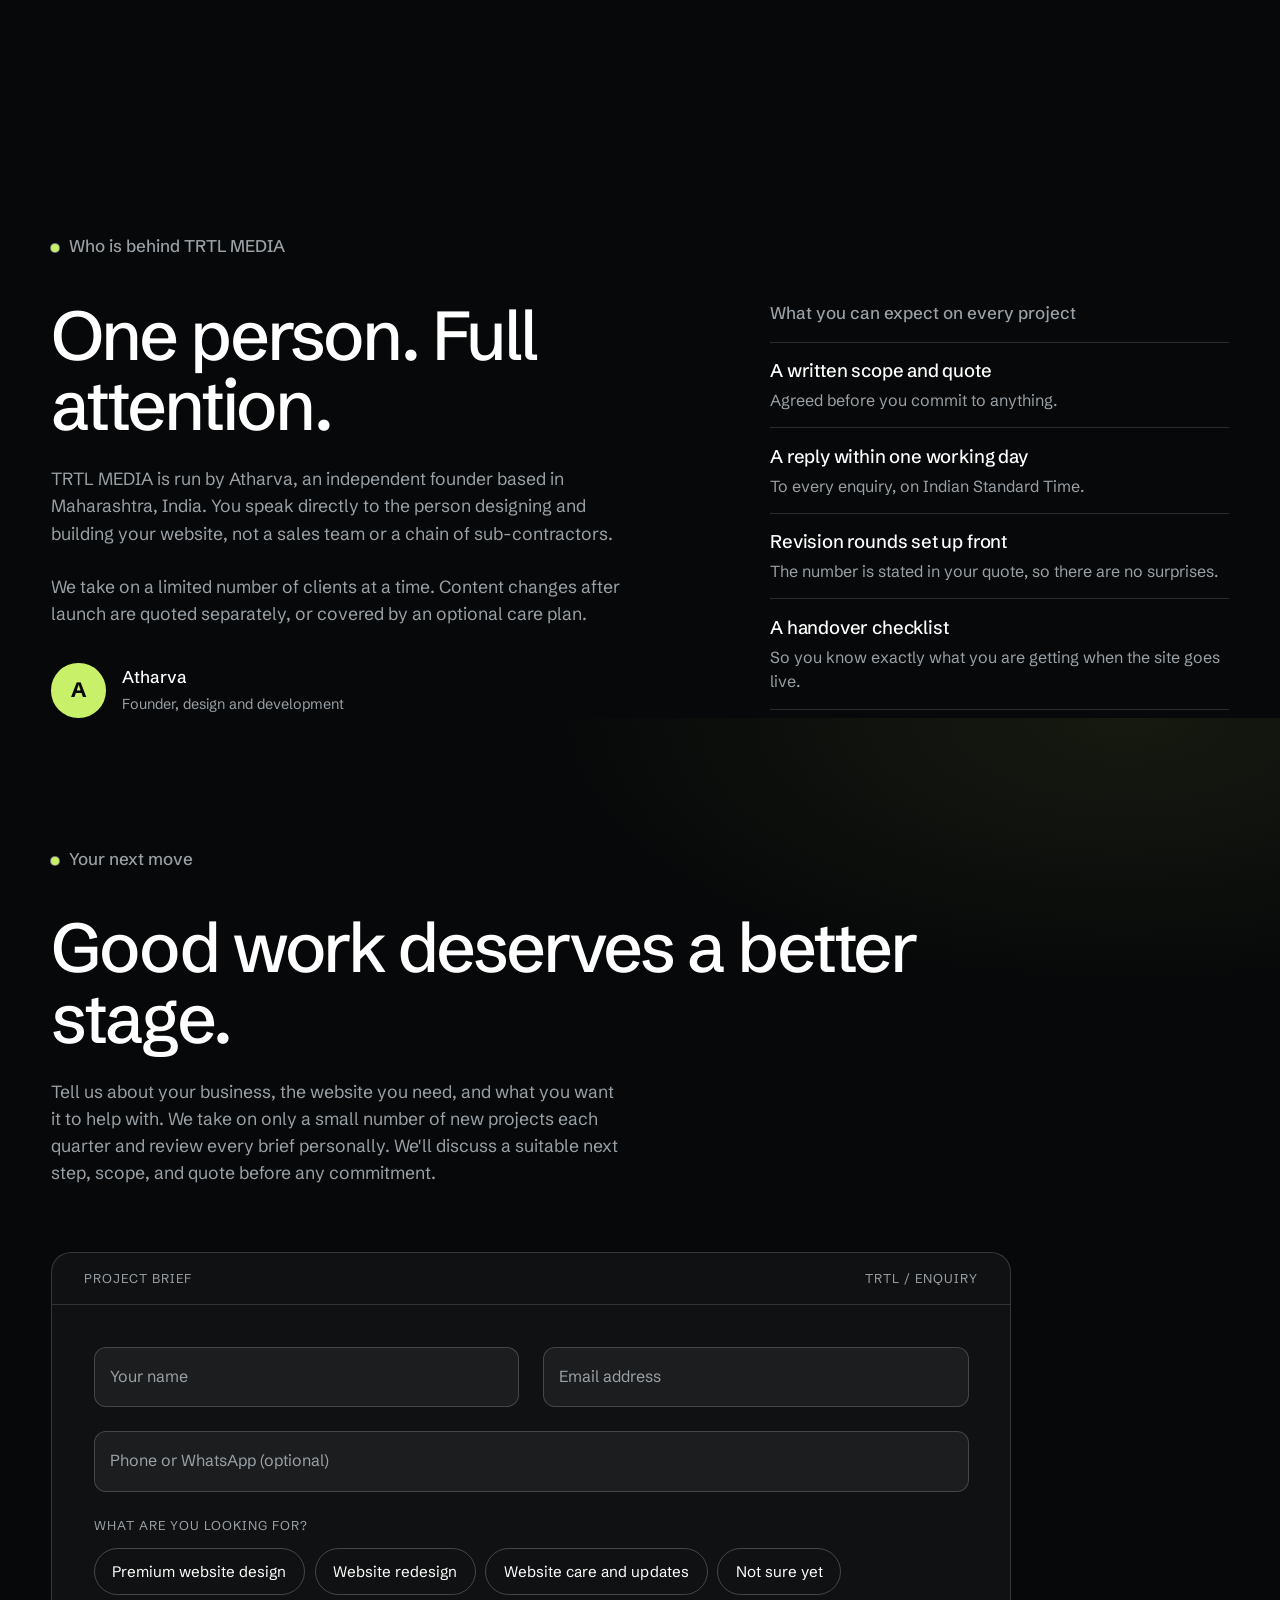
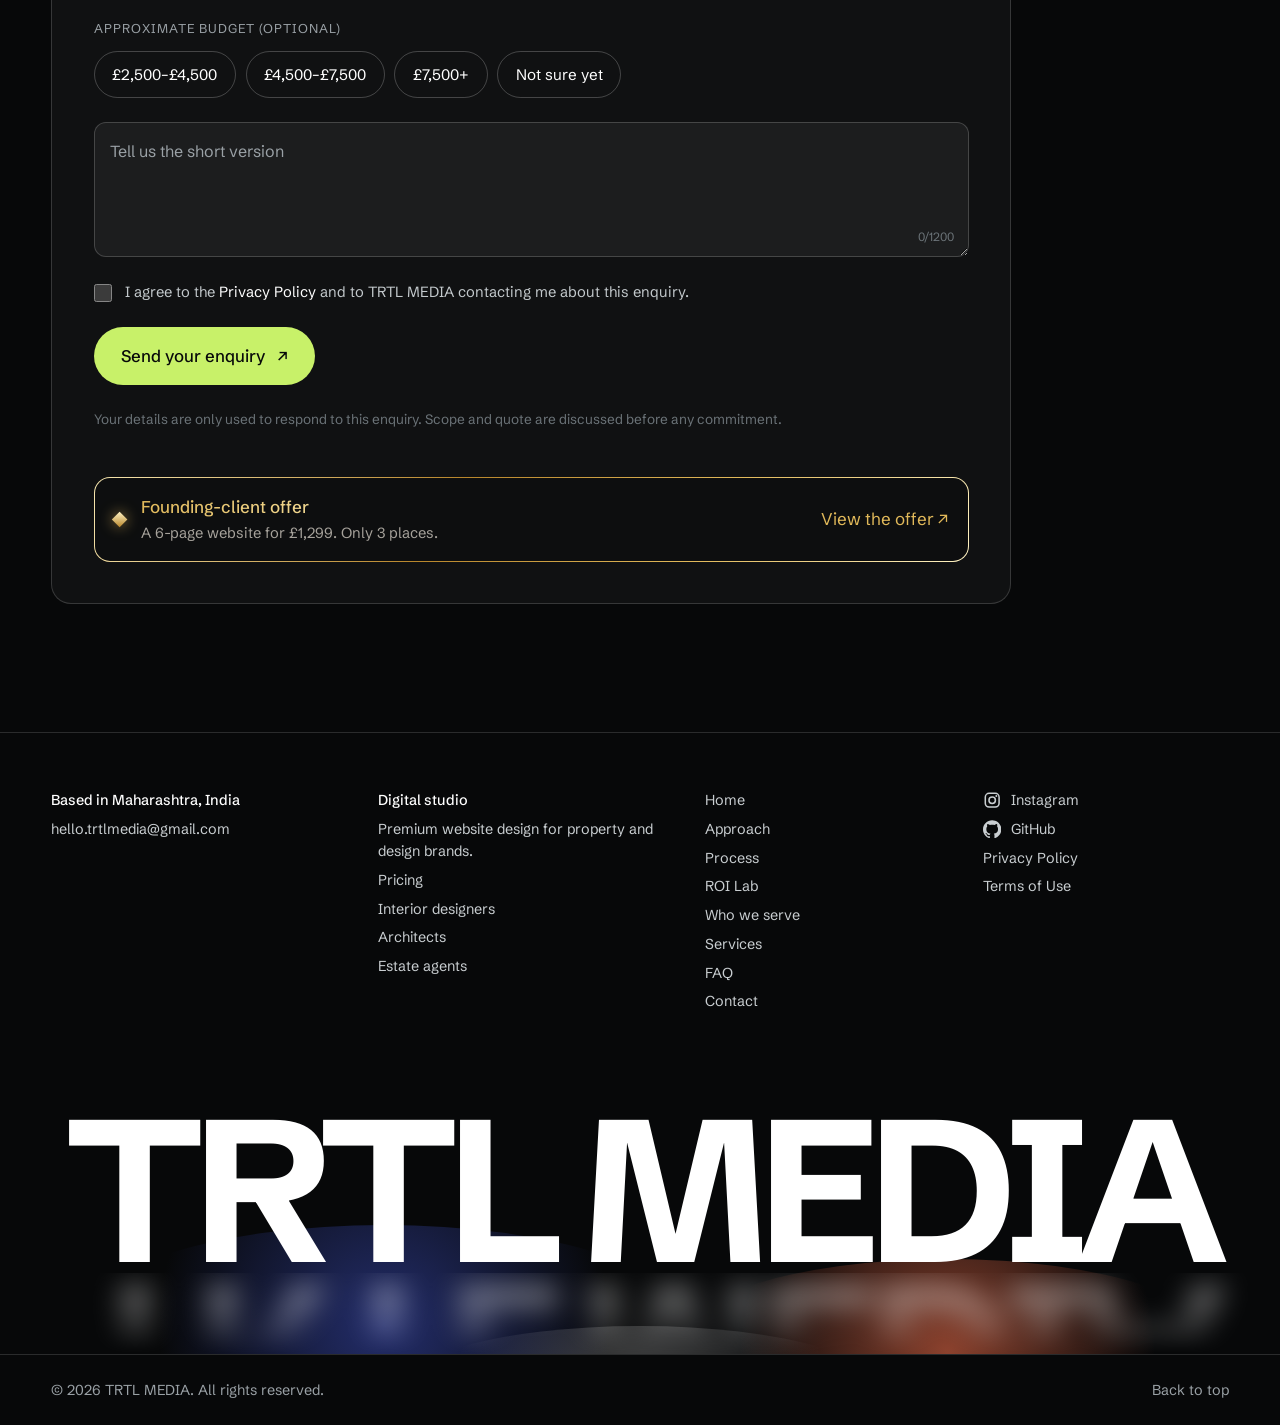
==== commit 3a0b5e1a: "Move site to trtlmedia.com, update offer price and SEO" ====
--- a/index.html
+++ b/index.html
@@ -3,24 +3,27 @@
 <head>
 <meta charset="utf-8">
 <meta name="viewport" content="width=device-width, initial-scale=1">
-<meta name="color-scheme" content="dark">
+<meta name="color-scheme" content="only lignt">
 <meta name="theme-color" content="#111315">
-<title>Website Design for Property &amp; Interior Design Brands | TRTL MEDIA</title>
+<title>TRTL MEDIA (TRTLMEDIA) | Website Design for Property &amp; Interior Design Brands</title>
 <meta name="description" content="Premium website design for real estate, architecture and interior design brands. An independent studio in Maharashtra, India, working with UK and international clients.">
 <meta name="robots" content="index,follow,max-image-preview:large">
-<link rel="canonical" href="https://atharvaaapate.github.io/TRTLMEDIA.com/">
-<meta property="og:url" content="https://atharvaaapate.github.io/TRTLMEDIA.com/">
+<meta name="keywords" content="TRTL MEDIA, TRTLMEDIA, trtlmedia, trtl media, TRTL Media website design, website design for architects, interior designers, estate agents">
+<meta name="application-name" content="TRTL MEDIA">
+<meta name="apple-mobile-web-app-title" content="TRTL MEDIA">
+<link rel="canonical" href="https://trtlmedia.com/">
+<meta property="og:url" content="https://trtlmedia.com/">
 <link rel="icon" href="data:image/svg+xml,%3Csvg xmlns='http://www.w3.org/2000/svg' viewBox='0 0 64 64'%3E%3Crect width='64' height='64' rx='14' fill='%23070809'/%3E%3Ctext x='32' y='45' font-size='36' font-weight='700' text-anchor='middle' fill='%23C8F169' font-family='Arial,sans-serif'%3ET%3C/text%3E%3C/svg%3E">
 <link rel="icon" href="favicon.ico" sizes="48x48">
 <link rel="icon" type="image/png" href="favicon-48.png" sizes="48x48">
 <link rel="apple-touch-icon" href="apple-touch-icon.png">
 <meta property="og:type" content="website">
-<meta property="og:title" content="Website Design for Property &amp; Interior Design Brands | TRTL MEDIA">
+<meta property="og:title" content="TRTL MEDIA (TRTLMEDIA) | Website Design for Property &amp; Interior Design Brands">
 <meta property="og:site_name" content="TRTL MEDIA">
 <meta property="og:locale" content="en_GB">
 <meta property="og:description" content="Premium website design for real estate, architecture and interior design brands. An independent studio in Maharashtra, India, working with UK and international clients.">
 <meta name="twitter:card" content="summary_large_image">
-<meta name="twitter:title" content="Website Design for Property &amp; Interior Design Brands | TRTL MEDIA">
+<meta name="twitter:title" content="TRTL MEDIA (TRTLMEDIA) | Website Design for Property &amp; Interior Design Brands">
 <meta name="twitter:description" content="Premium website design for real estate, architecture and interior design brands. An independent studio in Maharashtra, India, working with UK and international clients.">
 <link rel="preconnect" href="https://fonts.googleapis.com">
 <link rel="preconnect" href="https://images.unsplash.com">
@@ -31,7 +34,8 @@
 <script src="offer-config.js"></script>
 <script>(function(){var o=window.TRTL_OFFER;if(!o||o.approved>=o.limit)document.documentElement.classList.add("offer-closed")})()</script>
 <link rel="stylesheet" href="style.css">
-<script type="application/ld+json">{"@context":"https://schema.org","@type":"ProfessionalService","name":"TRTL MEDIA","url":"https://atharvaaapate.github.io/TRTLMEDIA.com/","email":"hello.trtlmedia@gmail.com","description":"Website design and redesign for real estate, interior design, architecture and property-led businesses.","areaServed":["GB","IN"],"address":{"@type":"PostalAddress","addressRegion":"Maharashtra","addressCountry":"IN"},"knowsAbout":["Website design","Website redesign","Real estate websites","Interior design portfolio websites"],"sameAs":["https://instagram.com/trtlmedia"],"makesOffer":[{"@type":"Offer","itemOffered":{"@type":"Service","name":"Premium website design"}},{"@type":"Offer","itemOffered":{"@type":"Service","name":"Website redesign"}},{"@type":"Offer","itemOffered":{"@type":"Service","name":"Website care"}},{"@type":"Offer","itemOffered":{"@type":"Service","name":"Local search setup"}},{"@type":"Offer","itemOffered":{"@type":"Service","name":"Enquiry automation"}}]}</script>
+<script type="application/ld+json">{"@context":"https://schema.org","@type":"WebSite","name":"TRTL MEDIA","alternateName":["TRTLMEDIA","trtlmedia","TRTL Media","trtl media"],"url":"https://trtlmedia.com/"}</script>
+<script type="application/ld+json">{"@context":"https://schema.org","@type":"ProfessionalService","name":"TRTL MEDIA","alternateName":["TRTLMEDIA","trtlmedia","TRTL Media","trtl media"],"url":"https://trtlmedia.com/","email":"hello.trtlmedia@gmail.com","description":"Website design and redesign for real estate, interior design, architecture and property-led businesses.","areaServed":["GB","IN"],"address":{"@type":"PostalAddress","addressRegion":"Maharashtra","addressCountry":"IN"},"knowsAbout":["Website design","Website redesign","Real estate websites","Interior design portfolio websites"],"sameAs":["https://instagram.com/trtlmedia"],"makesOffer":[{"@type":"Offer","itemOffered":{"@type":"Service","name":"Premium website design"}},{"@type":"Offer","itemOffered":{"@type":"Service","name":"Website redesign"}},{"@type":"Offer","itemOffered":{"@type":"Service","name":"Website care"}},{"@type":"Offer","itemOffered":{"@type":"Service","name":"Local search setup"}},{"@type":"Offer","itemOffered":{"@type":"Service","name":"Enquiry automation"}}]}</script>
 
 </head>
 <body>
@@ -264,7 +268,7 @@
         <label class="agree"><input type="checkbox" name="consent" value="Agreed" required><span>I agree to the <a href="privacypolicy.html" target="_blank" rel="noopener">Privacy Policy</a> and to TRTL MEDIA contacting me about this enquiry.</span></label>
         <div class="cf-foot"><button type="submit" class="send"><span>Send your enquiry</span><i>↗</i></button><p class="status" id="status" role="status" aria-live="polite"></p></div>
         <p class="cf-note wide">Your details are only used to respond to this enquiry. Scope and quote are discussed before any commitment. <a class="wa-link" id="wa-link" href="#" target="_blank" rel="noopener" hidden>Prefer WhatsApp? Message us.</a></p>
-        <a class="offer-pill wide" id="offer-pill" href="offer.html"><span class="op-gem" aria-hidden="true"></span><span class="op-t"><b>Founding-client offer</b><em>A 6-page website for £699. Only <span data-offer-left>3</span> places.</em></span><i>View the offer ↗</i></a>
+        <a class="offer-pill wide" id="offer-pill" href="offer.html"><span class="op-gem" aria-hidden="true"></span><span class="op-t"><b>Founding-client offer</b><em>A 6-page website for £1,299. Only <span data-offer-left>3</span> places.</em></span><i>View the offer ↗</i></a>
       </div>
       <div class="cf-done" role="status"><b>✓</b><h4>Enquiry sent.</h4><p>Thank you. We'll review your brief and be in touch soon.</p><button type="button" id="again">Send another enquiry</button></div>
     </form>
